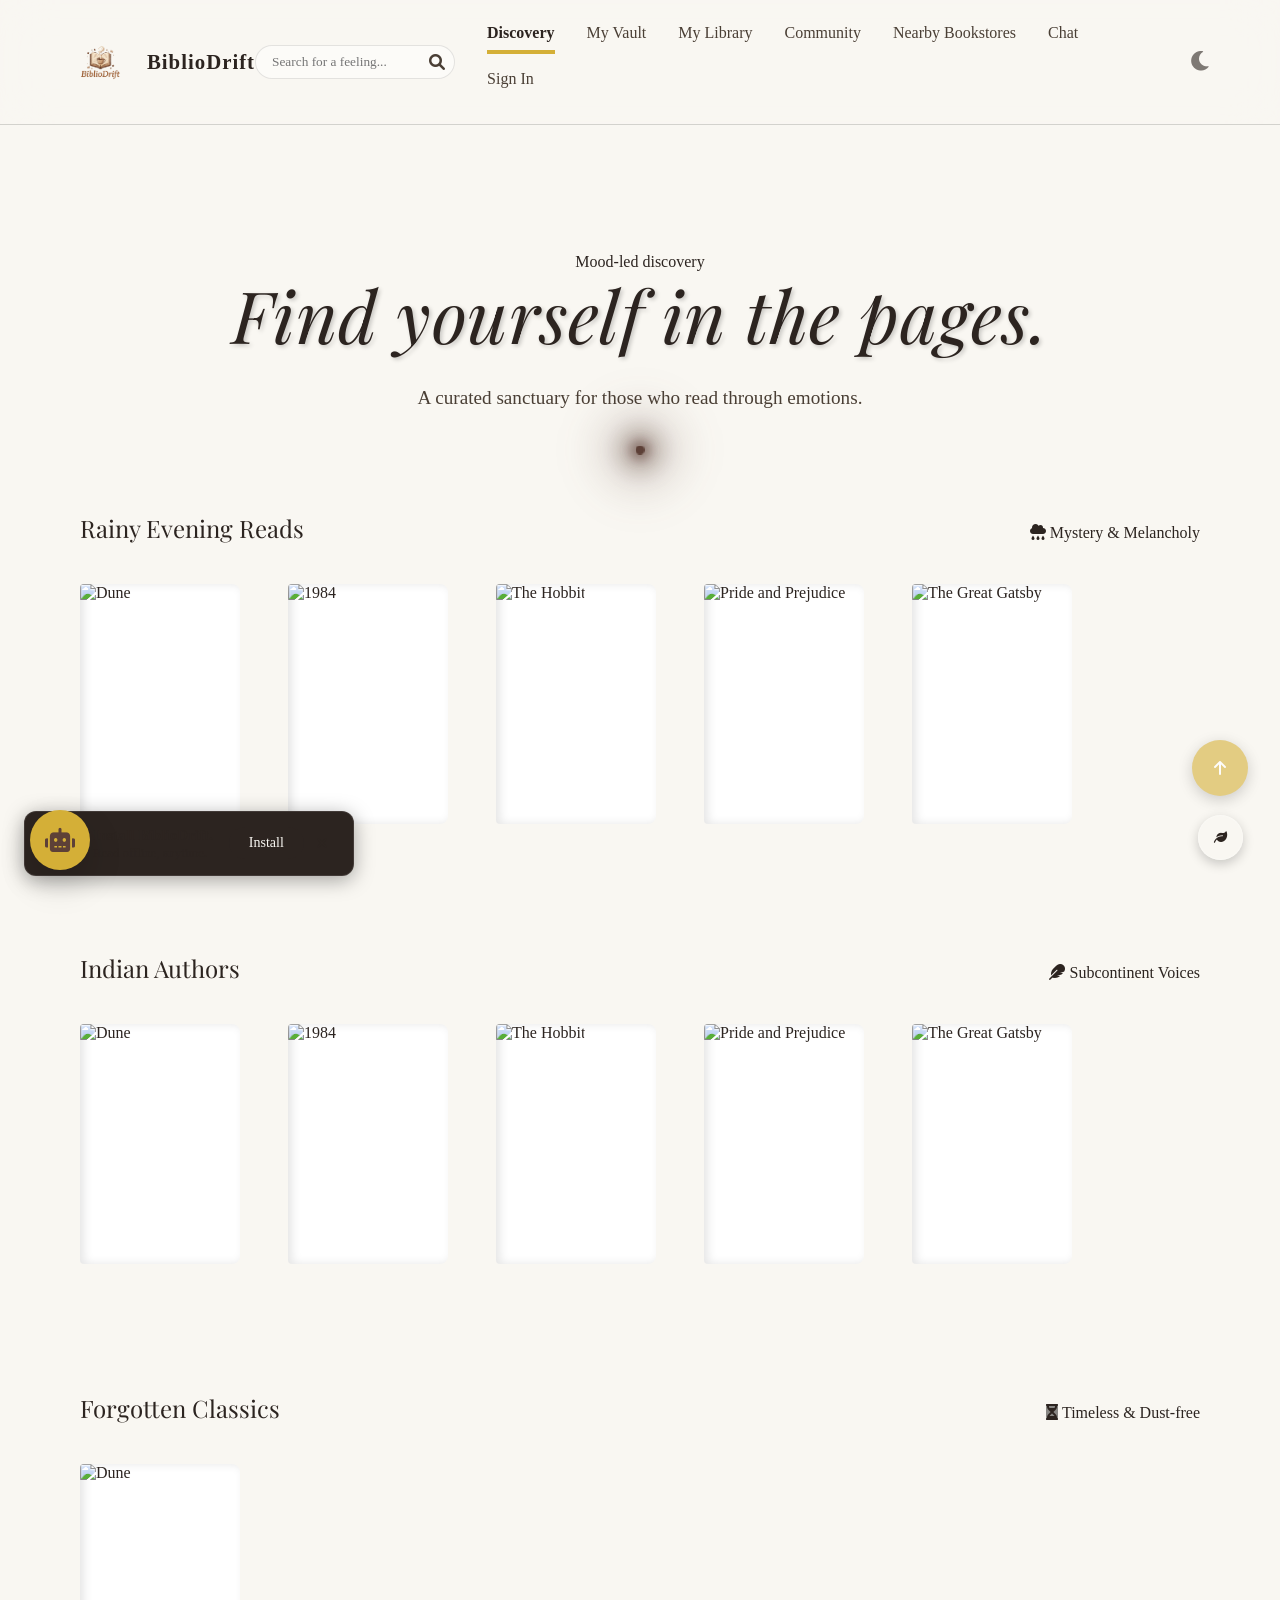
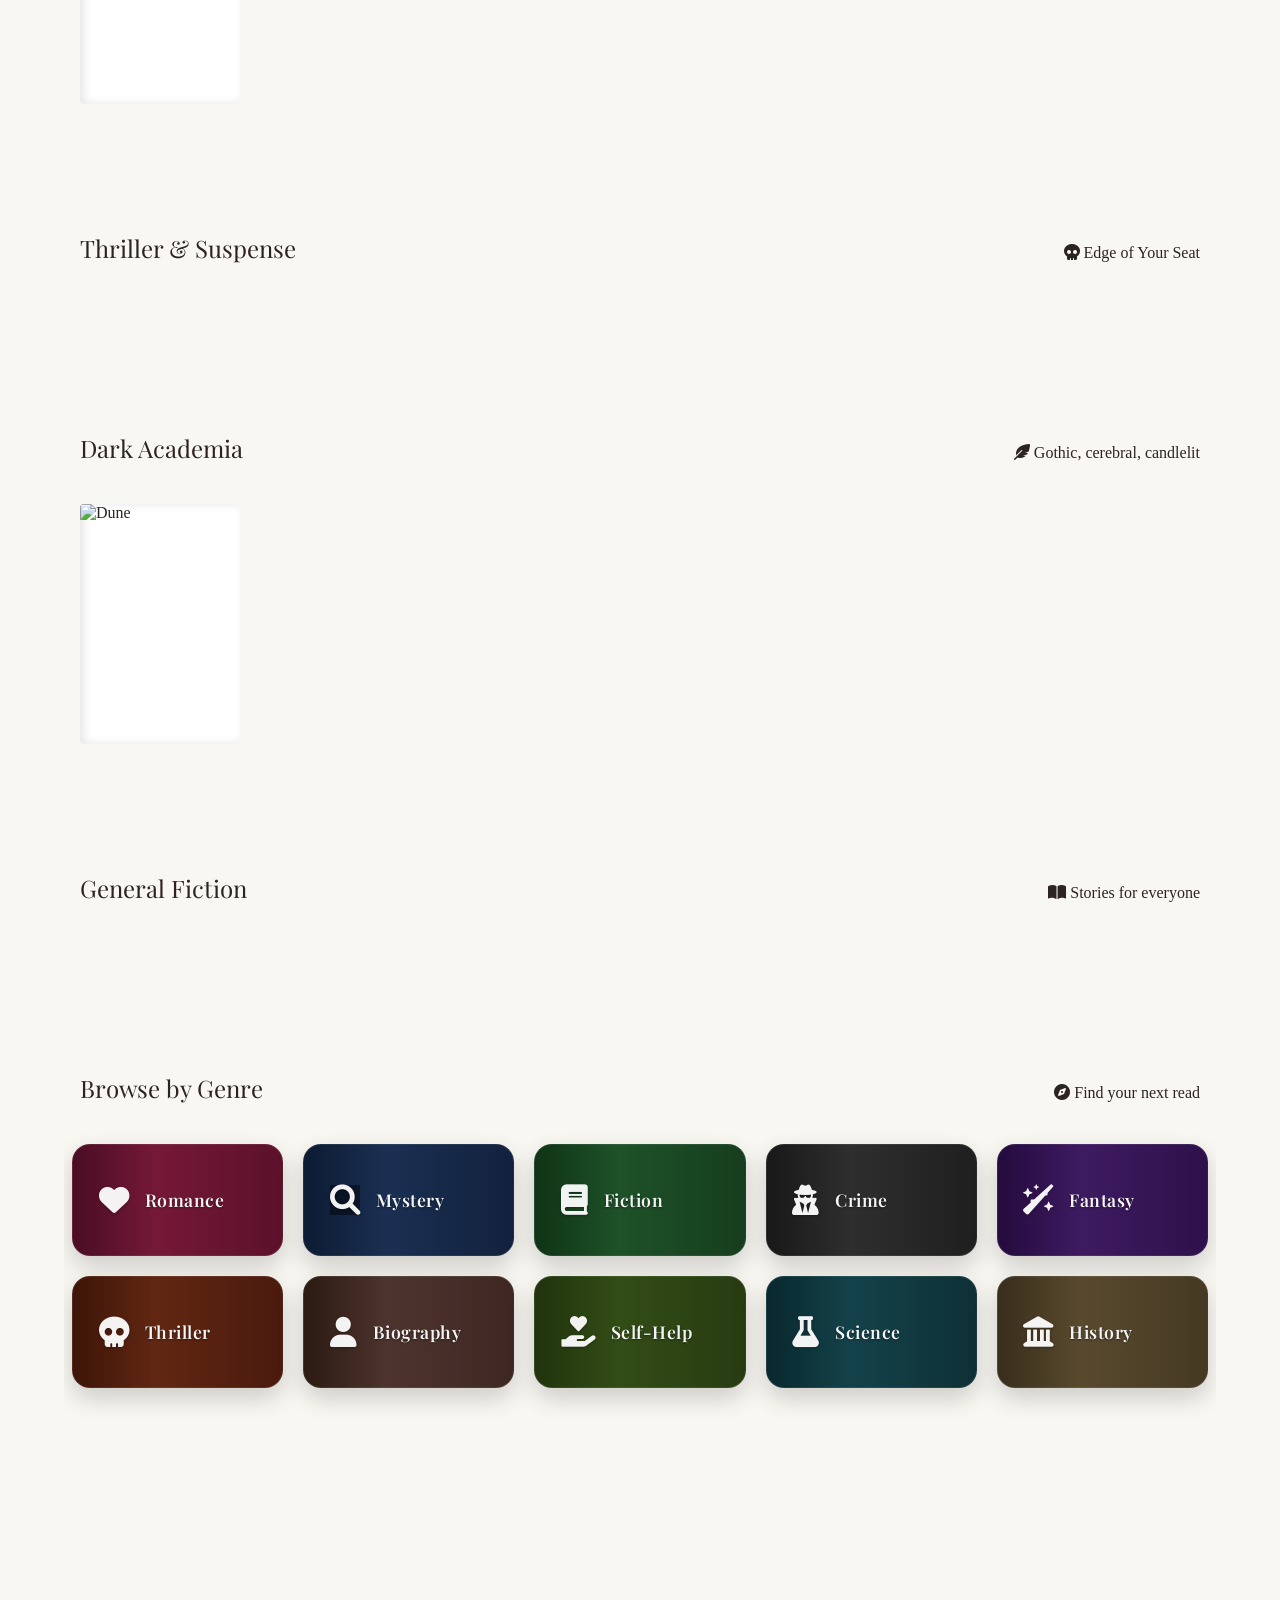
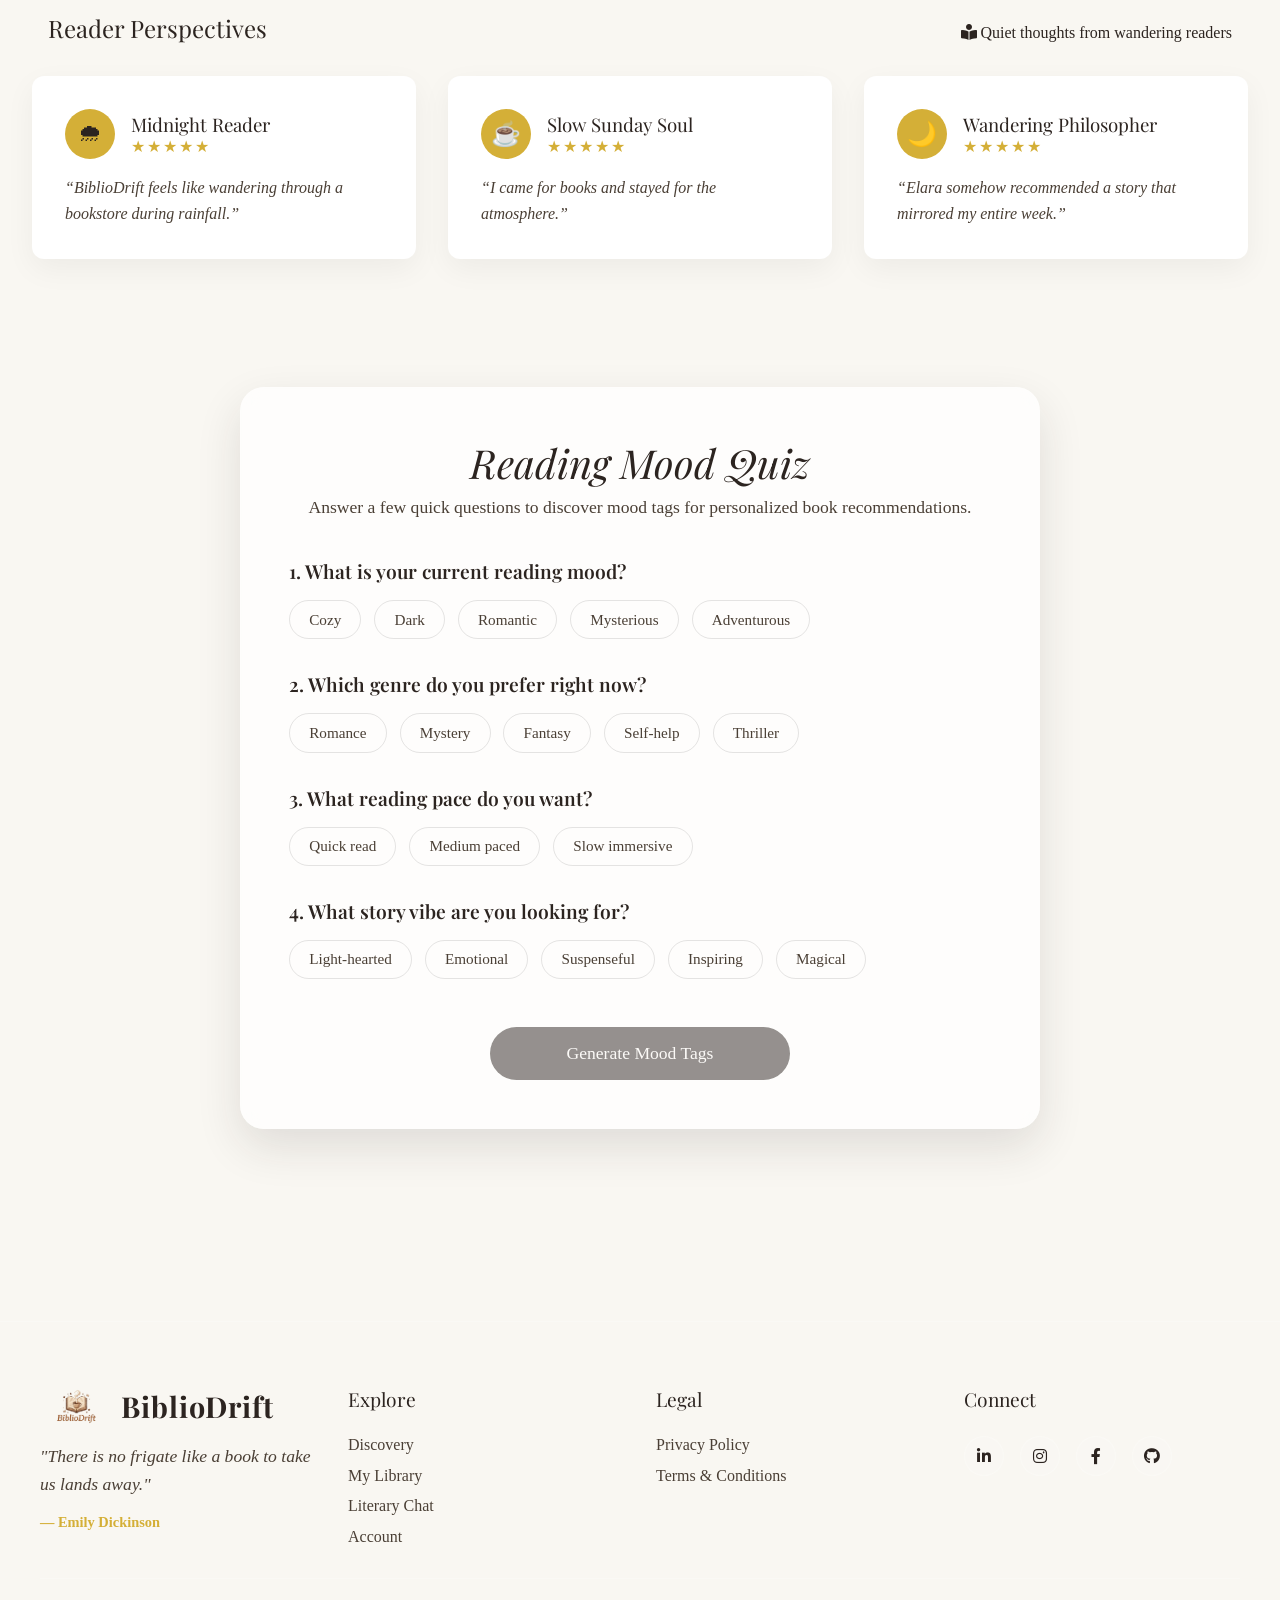
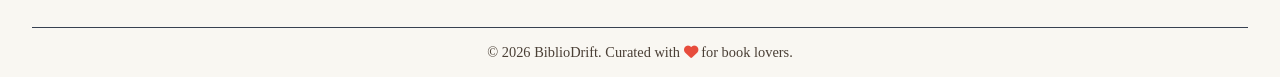
==== frontend/pages/app.html @ 84e99b4c "Merge pull request #967 from contributor (Clean up inline CSS and inject PWA banner explicitly on al" ====
<!doctype html>
<html lang="en">

<head>
  <meta charset="UTF-8" />
  <script>
    (function () {
      const theme = localStorage.getItem('bibliodrift_theme');
      if (theme === 'night') {
        document.documentElement.setAttribute('data-theme', 'night');
      }
    })();
    document.addEventListener('DOMContentLoaded', function () {
      const btn = document.getElementById('themeToggle');
      if (!btn) {
        console.error('themeToggle button not found');
        return;
      }

      const icon = btn.querySelector('i');
      const STORAGE_KEY = 'bibliodrift_theme';

      function applyTheme(theme) {
        if (theme === 'night') {
          document.documentElement.setAttribute('data-theme', 'night');
          if (icon) icon.className = 'fa-solid fa-sun';
        } else {
          document.documentElement.removeAttribute('data-theme');
          if (icon) icon.className = 'fa-solid fa-moon';
        }

        localStorage.setItem(STORAGE_KEY, theme);
        if (typeof restoreTheme === 'function') restoreTheme();
        console.log('Theme applied:', theme);
      }

      // Load saved theme
      const savedTheme = localStorage.getItem(STORAGE_KEY) || 'light';
      applyTheme(savedTheme);

      // Toggle on click
      btn.addEventListener('click', function () {
        const current =
          document.documentElement.getAttribute('data-theme') === 'night'
            ? 'night'
            : 'light';

        const next = current === 'night' ? 'light' : 'night';
        applyTheme(next);
      });
    });
  </script>
  <script src="https://unpkg.com/dexie/dist/dexie.js"></script>
  <script src="../js/db.js"></script>

  <!-- <script src="../js/app.js"></script> -->
  <script src="https://cdnjs.cloudflare.com/ajax/libs/three.js/r128/three.min.js"></script>
  <script src="../js/library-3d.js"></script>
  <meta name="viewport" content="width=device-width, initial-scale=1.0" />
  <!-- SEO & Open Graph meta tags -->
  <meta name="description"
    content="BiblioDrift — Your mood-based book discovery app. Find your next read by how you feel, track your journey, and get AI-powered recommendations." />
  <meta property="og:type" content="website" />
  <meta property="og:url" content="https://bibliodrift-dm.netlify.app/" />
  <meta property="og:title" content="BiblioDrift | Find yourself in the pages" />
  <meta property="og:description"
    content="BiblioDrift — Your mood-based book discovery app. Find your next read by how you feel, track your journey, and get AI-powered recommendations." />
  <meta property="og:image" content="https://bibliodrift-dm.netlify.app/assets/images/og-banner.png" />
  <meta property="og:image:width" content="1200" />
  <meta property="og:image:height" content="630" />
  <title>BiblioDrift | Find yourself in the pages</title>
  <link rel="stylesheet" href="../css/style.css" />
  <link rel="stylesheet" href="../css/keyboard-shortcuts.css" />
  <link rel="stylesheet" href="../css/pwa.css">
  <link rel="stylesheet" href="../css/app-page.css" />
  <link rel="manifest" href="../manifest.json">
  <!-- Fonts -->
  <link rel="preconnect" href="https://fonts.googleapis.com" />
  <link rel="preconnect" href="https://fonts.gstatic.com" crossorigin />
  <link
    href="https://fonts.googleapis.com/css2?family=Playfair+Display:ital,wght@0,400;0,600;1,400&family=Georgia&display=swap"
    rel="stylesheet" />
  <link rel="stylesheet" href="https://cdnjs.cloudflare.com/ajax/libs/font-awesome/6.0.0/css/all.min.css" />

  <!-- Security: DOMPurify for XSS prevention -->
  <script src="https://cdn.jsdelivr.net/npm/dompurify@3.0.6/dist/purify.min.js"></script>
  <link rel="icon" href="../assets/images/biblioDrift_favicon.png" type="image/png">
  <!-- PWA -->
  <meta name="theme-color" content="#2c2420">
  <meta name="apple-mobile-web-app-capable" content="yes">
  <meta name="apple-mobile-web-app-status-bar-style" content="black-translucent">
  <meta name="apple-mobile-web-app-title" content="BiblioDrift">
  <link rel="apple-touch-icon" href="../assets/images/biblioDrift_favicon.png">
</head>

<body>
  <div id="sc-glow-outer"></div>
  <div id="sc-glow-mid"></div>
  <div id="sc-glow-inner"></div>
  <div id="sc-dot"></div>
  <header>
    <a href="app.html" class="logo">
      <img style="height: 40px" src="../assets/images/biblioDrift_favicon.png" alt="BiblioDrift Logo"> BiblioDrift
    </a>
    <div class="header-controls">
      <div class="search-bar">
        <input type="text" id="searchInput" class="search-input" placeholder="Search for a feeling...">
        <i class="fa-solid fa-search search-icon" id="searchIcon"></i>
      </div>
      <nav class="nav-links">
        <div class="tooltip">
          <a href="app.html" class="active">Discovery</a>
          <span class="tooltip-text"><i class="fa-solid fa-wand-magic-sparkles"></i> Explore books</span>
        </div>
        <div class="tooltip">
          <a href="vault.html">My Vault</a>
          <span class="tooltip-text"><i class="fa-solid fa-vault"></i> My Vault</span>
        </div>
        <div class="tooltip">
          <a href="library.html">My Library</a>
          <span class="tooltip-text"><i class="fa-solid fa-book"></i> My Library</span>
        </div>
        <div class="tooltip">
           <a href="community-stories.html">Community</a>
           <span class="tooltip-text"><i class="fa-solid fa-pen-nib"></i> Community Stories</span>
        </div>
        <div class="tooltip">
          <a href="nearby-bookstores.html">Nearby Bookstores</a>
          <span class="tooltip-text"><i class="fa-solid fa-location-dot"></i>Find bookstores near you</span>
        </div>
        <div class="tooltip">
          <a href="chat.html">Chat</a>
          <span class="tooltip-text"><i class="fa-solid fa-comments"></i> Chat</span>
        </div>
        <!-- DYNAMIC AUTH LINK -->
        <div class="tooltip">
          <a href="auth.html" id="navAuthLink">Sign In</a>
          <span class="tooltip-text" id="navAuthTooltip"><i class="fa-solid fa-key"></i> Access account</span>
        </div>
      </nav>
      <!-- Dark Mode Toggle Button -->
      <button id="themeToggle" class="btn-icon" title="Toggle Theme">
        <i class="fa-solid fa-moon"></i>
      </button>
    </div>
  </header>

  <main>
    <section class="hero">
      <div class="hero-glow" aria-hidden="true"></div>
      <div class="hero-copy">
        <span class="hero-kicker">Mood-led discovery</span>
        <h1 class="hero-title">Find yourself in the pages.</h1>
        <p>A curated sanctuary for those who read through emotions.</p>
      </div>
    </section>

    <!-- SEARCH RESULTS SECTION (Initially Hidden) -->
    <section id="search-results-section" class="curated-section" hidden>
      <div class="section-header">
        <h2 id="search-query-display">Search Results</h2>
        <span><i class="fa-solid fa-magnifying-glass"></i> Exploring your query</span>
      </div>
      <!-- Mood-Tag Filter Bar -->
      <div id="mood-filter-bar" class="mood-filter-bar" hidden>
        <div class="filter-label">Filter by mood:</div>
        <div class="filter-chips" id="filter-chips">
          <!-- Dynamically populated chips -->
        </div>
      </div>
      <div class="curated-row" id="search-results-grid">
        <!-- Dynamically Appended Books -->
      </div>
      <!-- NO-RESULTS EMPTY STATE -->
      <div id="no-results-state" role="status" aria-live="polite" style="display:none;">
        <div class="no-results-inner">
          <div class="no-results-icon-wrap">📭</div>
          <h3 class="no-results-title">No books found for this vibe.</h3>
          <p class="no-results-subtitle">The shelves came up empty — try drifting somewhere else.</p>
          <p class="no-results-label">Try one of these vibes</p>
          <div class="no-results-tags">
            <button class="mood-suggestion-tag" data-mood="rainy mystery">🌧️ rainy mystery</button>
            <button class="mood-suggestion-tag" data-mood="cozy fantasy">🍂 cozy fantasy</button>
            <button class="mood-suggestion-tag" data-mood="hopeful adventure">✨ hopeful adventure</button>
            <button class="mood-suggestion-tag" data-mood="quiet heartbreak">🌙 quiet heartbreak</button>
            <button class="mood-suggestion-tag" data-mood="dark academia">🕯️ dark academia</button>
          </div>
        </div>
      </div>
    </section>

    <!-- Curated Sections -->
    <section class="curated-section">
      <div class="section-header">
        <h2>Rainy Evening Reads</h2>
        <span><i class="fa-solid fa-cloud-rain"></i> Mystery & Melancholy</span>
      </div>
      <div class="curated-row" id="row-rainy"></div>
    </section>

    <section class="curated-section">
      <div class="section-header">
        <h2>Indian Authors</h2>
        <span><i class="fa-solid fa-feather"></i> Subcontinent Voices</span>
      </div>
      <div class="curated-row" id="row-indian"></div>
    </section>

    <section class="curated-section">
      <div class="section-header">
        <h2>Forgotten Classics</h2>
        <span><i class="fa-solid fa-hourglass"></i> Timeless & Dust-free</span>
      </div>
      <div class="curated-row" id="row-classics"></div>
    </section>

    <section class="curated-section">
      <div class="section-header">
        <h2>Thriller & Suspense</h2>
        <span><i class="fa-solid fa-skull"></i> Edge of Your Seat</span>
      </div>
    <div class="curated-row" id="row-thriller"></div>
    </section>

      
    
     
      
    

    <section class="curated-section">
      <div class="section-header">
        <h2>Dark Academia</h2>
        <span><i class="fa-solid fa-feather-pointed"></i> Gothic, cerebral, candlelit</span>
      </div>
      <div class="curated-row" id="row-dark-academia"></div>
    </section>

    <section class="curated-section">
      <div class="section-header">
        <h2>General Fiction</h2>
        <span><i class="fa-solid fa-book-open"></i> Stories for everyone</span>
      </div>
      <div class="curated-row" id="row-fiction"></div>
    </section>

    <!-- Genre Grid Section -->
    <section class="curated-section genre-section">
      <div class="section-header">
        <h2>Browse by Genre</h2>
        <span><i class="fa-solid fa-compass"></i> Find your next read</span>
      </div>
      <div class="genre-grid" id="genre-grid">
        <div class="genre-card" data-genre="romance"><i class="fa-solid fa-heart"></i><span>Romance</span></div>
        <div class="genre-card" data-genre="mystery"><i class="fa-solid fa-magnifying-glass"></i><span>Mystery</span>
        </div>
        <div class="genre-card" data-genre="fiction"><i class="fa-solid fa-book"></i><span>Fiction</span></div>
        <div class="genre-card" data-genre="crime"><i class="fa-solid fa-user-secret"></i><span>Crime</span></div>
        <div class="genre-card" data-genre="fantasy"><i class="fa-solid fa-wand-sparkles"></i><span>Fantasy</span></div>
        <div class="genre-card" data-genre="thriller"><i class="fa-solid fa-skull"></i><span>Thriller</span></div>
        <div class="genre-card" data-genre="biography"><i class="fa-solid fa-user"></i><span>Biography</span></div>
        <div class="genre-card" data-genre="self-help"><i
            class="fa-solid fa-hand-holding-heart"></i><span>Self-Help</span></div>
        <div class="genre-card" data-genre="science"><i class="fa-solid fa-flask"></i><span>Science</span></div>
        <div class="genre-card" data-genre="history"><i class="fa-solid fa-landmark"></i><span>History</span></div>
      </div>
    </section>

    <!-- Genre Modal -->
    <dialog id="genre-modal" class="genre-modal">
      <div class="genre-modal-content">
        <div class="genre-modal-header">
          <h2 id="genre-modal-title">Genre Books</h2>
          <button class="close-genre-modal" id="close-genre-modal"><i class="fa-solid fa-xmark"></i></button>
        </div>
        <div class="genre-modal-body">
          <div class="genre-books-grid" id="genre-books-grid"></div>
        </div>
      </div>
    </dialog>

    <!-- Book Details Modal -->
    <dialog id="book-details-modal" class="glass-modal">
      <div class="modal-content">
        <button class="close-modal-btn" id="closeModalBtn"><i class="fa-solid fa-xmark"></i></button>
        <div class="modal-body">
          <div class="modal-media"><img id="modal-img" src="" alt="Book Cover" /></div>
          <div class="modal-info">
            <h2 id="modal-title">Book Title</h2>
            <p id="modal-author" class="modal-subtitle">Author Name</p>
            <div class="ai-insight-box">
              <div class="ai-header"><i class="fa-solid fa-wand-magic-sparkles"></i><span>AI Insight</span></div>
              <div id="modal-summary">
                <div class="text-skeleton skeleton"></div>
                <div class="text-skeleton skeleton" style="width: 90%"></div>
                <div class="text-skeleton skeleton" style="width: 70%"></div>
              </div>
            </div>
            <!-- Added "Where to Buy" section -->
            <div class="purchase-links-box" style="margin-top: 15px;">
              <div class="purchase-header"><i class="fa-solid fa-cart-shopping"></i><span> Where to Buy</span></div>
              <div id="modal-purchase-links" class="purchase-links-container">
                <div class="text-skeleton skeleton"></div>
              </div>
            </div>
            <div class="modal-actions">
              <button id="modal-add-btn" class="btn-primary"><i class="fa-regular fa-heart"></i> Add to Library</button>
              <button id="modal-preview-btn" class="btn-secondary modal-preview-btn"><i class="fa-solid fa-book-open"></i> Preview</button>
              <button id="modal-share-btn" class="btn-secondary modal-share-btn"><i class="fa-solid fa-share-nodes"></i>
                Share</button>
              <button id="modal-mood-btn" class="btn-secondary"><i class="fa-solid fa-wand-magic-sparkles"></i> Explore
                Mood</button>
            </div>
          </div>
        </div>
      </div>
    </dialog>
  </main>
<section class="reader-perspectives">


  <div class="section-header">
    <h2>Reader Perspectives</h2>
    <span>
      <i class="fa-solid fa-book-open-reader"></i>
      Quiet thoughts from wandering readers
    </span>
  </div>

  <div class="perspective-grid">

    <div class="perspective-card">
      <div class="perspective-user">
        <div class="avatar-circle">🌧</div>

        <div>
          <h3>Midnight Reader</h3>
          <p class="stars">★★★★★</p>
        </div>
      </div>

      <p class="perspective-text">
        “BiblioDrift feels like wandering through a bookstore during rainfall.”
      </p>
    </div>

    <div class="perspective-card">
      <div class="perspective-user">
        <div class="avatar-circle">☕</div>

        <div>
          <h3>Slow Sunday Soul</h3>
          <p class="stars">★★★★★</p>
        </div>
      </div>

      <p class="perspective-text">
        “I came for books and stayed for the atmosphere.”
      </p>
    </div>

    <div class="perspective-card">
      <div class="perspective-user">
        <div class="avatar-circle">🌙</div>

        <div>
          <h3>Wandering Philosopher</h3>
          <p class="stars">★★★★★</p>
        </div>
      </div>

      <p class="perspective-text">
        “Elara somehow recommended a story that mirrored my entire week.”
      </p>
    </div>

  </div>

</section>

    <!-- Reading mood quiz section -->
    <section class="reading-mood-quiz" id="readingMoodQuiz">
      <div class="quiz-container">
        <h2>Reading Mood Quiz</h2>
        <p>
          Answer a few quick questions to discover mood tags for personalized book
          recommendations.
        </p>

        <div class="quiz-question">
          <h3>1. What is your current reading mood?</h3>
          <div class="quiz-options" data-question="mood">
            <button type="button" data-value="cozy">Cozy</button>
            <button type="button" data-value="dark">Dark</button>
            <button type="button" data-value="romantic">Romantic</button>
            <button type="button" data-value="mysterious">Mysterious</button>
            <button type="button" data-value="adventurous">Adventurous</button>
          </div>
        </div>

        <div class="quiz-question">
          <h3>2. Which genre do you prefer right now?</h3>
          <div class="quiz-options" data-question="genre">
            <button type="button" data-value="romance">Romance</button>
            <button type="button" data-value="mystery">Mystery</button>
            <button type="button" data-value="fantasy">Fantasy</button>
            <button type="button" data-value="self-help">Self-help</button>
            <button type="button" data-value="thriller">Thriller</button>
          </div>
        </div>

        <div class="quiz-question">
          <h3>3. What reading pace do you want?</h3>
          <div class="quiz-options" data-question="pace">
            <button type="button" data-value="quick-read">Quick read</button>
            <button type="button" data-value="medium-paced">Medium paced</button>
            <button type="button" data-value="slow-immersive">Slow immersive</button>
          </div>
        </div>

        <div class="quiz-question">
          <h3>4. What story vibe are you looking for?</h3>
          <div class="quiz-options" data-question="vibe">
            <button type="button" data-value="light-hearted">Light-hearted</button>
            <button type="button" data-value="emotional">Emotional</button>
            <button type="button" data-value="suspenseful">Suspenseful</button>
            <button type="button" data-value="inspiring">Inspiring</button>
            <button type="button" data-value="magical">Magical</button>
          </div>
        </div>

        <button type="button" id="generateMoodTags" class="generate-tags-btn" disabled>
          Generate Mood Tags
        </button>

        <div class="quiz-results" id="quizResults" hidden>
          <h3>Your Reading Mood Tags</h3>
          <div class="mood-tags" id="moodTags"></div>
          <button type="button" id="retakeQuiz" class="retake-quiz-btn">
            Retake Quiz
          </button>
        </div>
      </div>
    </section>


  <!--The footer is being called usingt footer.js.-->
    <div id="pwa-install-banner" role="banner" aria-label="Install BiblioDrift app" class="pwa-banner-visible">
      <div class="pwa-banner-content">
          <img src="../assets/images/biblioDrift_favicon.png" alt="BiblioDrift icon" class="pwa-banner-icon">
          <div class="pwa-banner-text">
              <strong>Install BiblioDrift.</strong>
              <span>Read offline, anytime.</span>
          </div>
      </div>
      <div class="pwa-banner-actions">
          <button class="pwa-install-btn" id="pwa-install-btn" aria-label="Install BiblioDrift as an app">Install</button>
          <button class="pwa-dismiss-btn" id="pwa-dismiss-btn" aria-label="Dismiss install prompt"><i class="fa-solid fa-xmark"></i></button>
      </div>
  </div>
  <script src="../js/config.js"></script>
  <script src="../js/security.js"></script>
  <script src="../js/app.js"></script>
  <script src="https://cdnjs.cloudflare.com/ajax/libs/html2canvas/1.4.1/html2canvas.min.js"></script>
  <script src="../js/book-preview.js"></script>
  <script src="../js/pwa.js"></script>
  <script src="../js/footer.js"></script>
  <script src="../script/header-scroll.js"></script>
  <script src="../js/theme-manager.js"></script>
  <script src="../js/ambient.js"></script>

  <!-- Back to Top Button -->
  <button id="backToTop" class="btn-icon back-to-top" title="Back to Top"
    onclick="window.scrollTo({top: 0, behavior: 'smooth'});">
    <i class="fa-solid fa-arrow-up"></i>
  </button>

  <!-- Ambient Sanctuary UI -->
  <div class="ambient-sanctuary">
    <button id="ambientToggle" title="Ambient Sanctuary" aria-expanded="false" aria-controls="ambientPanel">
      <i class="fa-solid fa-leaf"></i>
    </button>
    
    <div id="ambientPanel" class="ambient-panel">
      <h3 style="color: var(--text-main) !important;">Ambient Sanctuary</h3>
      
      <div class="ambient-option">
        <span style="color: var(--text-main) !important;"><i class="fa-solid fa-cloud-rain"></i> Rainy Evening</span>
        <label class="switch">
          <input type="checkbox" id="rainToggle">
          <span class="slider"></span>
        </label>
      </div>
      
      <div class="ambient-option">
        <span style="color: var(--text-main) !important;"><i class="fa-solid fa-fire"></i> Cozy Fireplace</span>
        <label class="switch">
          <input type="checkbox" id="fireToggle">
          <span class="slider"></span>
        </label>
      </div>

      <div class="ambient-option">
        <span style="color: var(--text-main) !important;"><i class="fa-solid fa-rocket"></i> Space Drift</span>
        <label class="switch">
          <input type="checkbox" id="spaceToggle">
          <span class="slider"></span>
        </label>
      </div>

      <div class="ambient-option">
        <span style="color: var(--text-main) !important;"><i class="fa-solid fa-train"></i> Night Train</span>
        <label class="switch">
          <input type="checkbox" id="trainToggle">
          <span class="slider"></span>
        </label>
      </div>

      <div class="ambient-option">
        <span style="color: var(--text-main) !important;"><i class="fa-solid fa-tree"></i> Forest Cabin</span>
        <label class="switch">
          <input type="checkbox" id="forestToggle">
          <span class="slider"></span>
        </label>
      </div>

      <div class="ambient-option">
        <span style="color: var(--text-main) !important;"><i class="fa-solid fa-wand-sparkles"></i> Magic Realm</span>
        <label class="switch">
          <input type="checkbox" id="magicToggle">
          <span class="slider"></span>
        </label>
      </div>

      <div class="ambient-option">
        <span style="color: var(--text-main) !important;"><i class="fa-solid fa-torii-gate"></i> Wisteria Night</span>
        <label class="switch">
          <input type="checkbox" id="animeToggle">
          <span class="slider"></span>
        </label>
      </div>

      <div class="ambient-option">
        <span style="color: var(--text-main) !important;"><i class="fa-solid fa-water"></i> Calm Ocean Waves</span>
        <label class="switch">
          <input type="checkbox" id="oceanToggle">
          <span class="slider"></span>
        </label>
      </div>
      <div class="ambient-option">
        <span style="color: var(--text-main) !important;"><i class="fa-solid fa-bolt"></i> Stormy Rain</span>
        <label class="switch">
          <input type="checkbox" id="stormToggle">
          <span class="slider"></span>
        </label>
      </div>
      <div class="volume-control">
        <label for="ambientVolume" style="color: var(--text-main) !important;"><i class="fa-solid fa-volume-high"></i>
          Volume</label>
        <div class="range-wrap">
          <div class="range-track" aria-hidden="true"></div>
          <div class="range-fill" aria-hidden="true"></div>
          <input type="range" id="ambientVolume" min="0" max="1" step="0.1" value="0.5" style="width: 100%;">
        </div>
      </div>
    </div>
  </div>

  <script src="../js/ambient.js"></script>
  <script src="../js/security.js"></script>
  <script src="../js/pwa.js"></script>
  <!-- AI Chatbot Widget -->
  <div id="ai-chatbot-widget" class="chatbot-widget">
    <button id="chatbot-toggle-btn" class="chatbot-toggle-btn" title="Chat with Elara">
      <i class="fa-solid fa-robot"></i>
    </button>
    <div id="chatbot-window" class="chatbot-window hidden">
      <div class="chatbot-header">
        <div class="chatbot-bot-info">
          <div class="chatbot-avatar"><i class="fa-solid fa-wand-magic-sparkles"></i></div>
          <div class="chatbot-name-status">
            <h4>Elara</h4>
            <span class="chatbot-status">The Bookseller</span>
          </div>
        </div>
        <button id="chatbot-close-btn" class="chatbot-close-btn"><i class="fa-solid fa-times"></i></button>
      </div>
      <div id="chatbot-messages" class="chatbot-messages">
        <div class="chat-message bot-message">
          <p>Hello, wanderer. What kind of story are you looking for today?</p>
        </div>
      </div>
      <div class="chatbot-input-area">
        <input type="text" id="chatbot-input" placeholder="Describe a mood, setting, or feeling...">
        <button id="chatbot-send-btn" class="chatbot-send-btn"><i class="fa-solid fa-paper-plane"></i></button>
      </div>
    </div>
  </div>
  <script src="../js/chatbot.js"></script>

</body>

</html>
---- frontend/css/style.css ----
:root {
    /* Day Theme (Default) */
    --bg-color: #f9f7f2;
    --header-bg: rgba(249, 247, 242, 0.8);
    --text-main: #2c2420;
    --text-muted: #4a3f35;
    /* Darker for better contrast */
    --accent-gold: #d4af37;
    --wood-dark: #5d4037;
    --wood-light: #8d6e63;
    --glass-bg: rgba(255, 255, 255, 0.1);
    --glass-border: rgba(255, 255, 255, 0.2);
    --shadow-soft: 0 10px 30px rgba(0, 0, 0, 0.05);
    --shadow-panel: 0 18px 45px rgba(44, 36, 32, 0.12);
    --input-bg: rgba(255, 255, 255, 0.5);
    --input-border: rgba(0, 0, 0, 0.1);
    --book-bg: #fff;
    --paper-color: #fffdf9;
    --nav-active-color: #3a241c;
    --nav-active-ring: rgba(58, 36, 28, 0.18);
    --surface-panel: rgba(255, 255, 255, 0.72);
    --surface-elevated: rgba(255, 255, 255, 0.92);
    --surface-soft: rgba(255, 255, 255, 0.58);
    --control-border: rgba(93, 64, 55, 0.14);
    --control-focus-ring: rgba(212, 175, 55, 0.24);
    --control-hover: rgba(255, 255, 255, 0.96);
    --radius-panel: 24px;
    --radius-control: 18px;

    /* Vibe Colors */
    --vibe-mystery: #78909c;
    --vibe-romance: #ef9a9a;
    --vibe-classic: #a1887f;

    /* Dimensions */
    --book-width: 160px;
    --book-height: 240px;

    --book-thick: 40px;

    --constellation-book: #facc15;
    --constellation-mood: #8b5cf6;
    --constellation-genre: #10b981;
    --constellation-author: #3b82f6;
    --constellation-shelf: #f97316;

    /* New Brand/UI Variables */
    --border-radius-soft: 12px;
    --shadow-hover: 0 15px 35px rgba(0, 0, 0, 0.15);
}

/* Fix: WCAG AA Contrast Floor - Issue #534 */
.glass-panel,
.book-tooltip,
.book-detail-modal,
[class*="glass"] {
    background: rgba(0, 0, 0, 0.45) !important;
    backdrop-filter: blur(12px);
    -webkit-backdrop-filter: blur(12px);
}

[data-theme="night"] {
    /* Night Theme (Dark Wood) */
    --bg-color: #1e1a18;
    --header-bg: rgba(30, 26, 24, 0.85);
    --text-main: #e0d5cb;
    --text-muted: #d5c7bc;
    /* Lighter for better contrast on dark */
    --accent-gold: #fccb4e;
    --wood-dark: #3e2723;
    --wood-light: #5d4037;
    --glass-bg: rgba(0, 0, 0, 0.3);
    --glass-border: rgba(255, 255, 255, 0.05);
    --shadow-soft: 0 10px 40px rgba(0, 0, 0, 0.4);
    --shadow-panel: 0 18px 45px rgba(0, 0, 0, 0.45);
    --input-bg: rgba(0, 0, 0, 0.2);
    --input-border: rgba(255, 255, 255, 0.1);
    --book-bg: #2c2420;
    --paper-color: #e0d5cb;
    /* Overrides */
    --shadow-hover: 0 15px 45px rgba(0, 0, 0, 0.5);
    --nav-active-color: #fff2df;
    --nav-active-ring: rgba(255, 242, 223, 0.22);
    --surface-panel: rgba(19, 16, 14, 0.74);
    --surface-elevated: rgba(34, 28, 25, 0.92);
    --surface-soft: rgba(255, 255, 255, 0.06);
    --control-border: rgba(255, 255, 255, 0.1);
    --control-focus-ring: rgba(252, 203, 78, 0.24);
    --control-hover: rgba(255, 255, 255, 0.1);
}

* {
    box-sizing: border-box;
    margin: 0;
    padding: 0;
}

/* Smooth core animation and hover transitions for interactive elements */
button,
input,
select,
textarea,
.search-input,
.action-btn,
.suggestion-btn,
.send-btn,
.btn-primary,
.close-modal-btn,
.close-genre-modal,
.genre-card,
.book-rec-item {
    transition:
        background-color 0.25s ease,
        color 0.25s ease,
        border-color 0.25s ease,
        box-shadow 0.25s ease,
        transform 0.25s ease,
        opacity 0.2s ease;
}

html {
    scroll-behavior: smooth;
    transition: background-color 0.4s ease, color 0.4s ease;
}

body {
    background-color: var(--bg-color);
    color: var(--text-main);
    font-family: "Georgia", serif;
    /* Classic serif for books */
    overflow-x: hidden;
    min-height: 100vh;
    display: flex;
    flex-direction: column;
    transition: background-color 0.4s ease, color 0.4s ease, border-color 0.4s ease, box-shadow 0.4s ease;
}

main {
    flex: 1;
}

/* Explicit night-mode overrides — bulletproof fallback */
[data-theme="night"] body,
html[data-theme="night"],
html[data-theme="night"] body {
    background-color: #1e1a18 !important;
    color: #fff5f5 !important;
}

[data-theme="night"] header {
    background: rgba(30, 26, 24, 0.85) !important;
    backdrop-filter: blur(25px);
    border-bottom: 1px solid rgba(255, 255, 255, 0.15);
}

[data-theme="night"] .search-input,
[data-theme="night"] input {
    background: rgba(0, 0, 0, 0.2) !important;
    color: #e0d5cb !important;
    border-color: rgba(255, 255, 255, 0.1) !important;
}


/* Global Wooden Scrollbar Styling */
::-webkit-scrollbar {
    width: 12px;
}

::-webkit-scrollbar-track {
    background: var(--bg-color);
}

::-webkit-scrollbar-thumb {
    background: linear-gradient(180deg, var(--wood-dark), var(--wood-light));
    border-radius: 6px;
    border: 2px solid var(--bg-color);
}

::-webkit-scrollbar-thumb:hover {
    background: linear-gradient(180deg, var(--wood-light), var(--wood-dark));
    box-shadow: inset 0 0 6px rgba(0, 0, 0, 0.3);
}

h1,
h2,
h3 {
    font-weight: normal;
    font-family: "Playfair Display", serif;
    /* Elegant headings */
}

/* --- Layout --- */
header {
    padding: 1.5rem 4rem;
    display: flex;
    justify-content: space-between;
    align-items: center;
    position: sticky;
    top: 0;
    z-index: 100;
    background: var(--header-bg);
    backdrop-filter: blur(25px);
    -webkit-backdrop-filter: blur(25px);
    border-bottom: 1px solid rgba(0, 0, 0, 0.15);
    /* Subtly deeper bottom border */
    transition: background-color 0.4s ease, color 0.4s ease, backdrop-filter 0.4s ease, border-color 0.4s ease;
}

.header-controls {
    display: flex;
    align-items: center;
    gap: 2rem;
}

.search-bar {
    position: relative;
    display: flex;
    align-items: center;
}

.search-input {
    background: var(--input-bg);
    border: 1px solid var(--input-border);
    padding: 0.5rem 1rem;
    border-radius: 20px;
    font-family: "Georgia", serif;
    width: 200px;
    transition: all 0.4s ease;
    outline: none;
    color: var(--text-main);
}

.search-input:hover,
.search-input:focus {
    background: var(--book-bg);
    border-color: rgba(212, 175, 55, 0.35);
}

.search-input:focus {
    width: 300px;
    box-shadow: 0 0 0 4px rgba(212, 175, 55, 0.14);
}

.search-icon {
    position: absolute;
    right: 10px;
    color: var(--text-muted);
    cursor: pointer;
    transition: color 0.3s ease;
}

.search-icon:hover {
    color: var(--text-main);
}

.logo {
    font-size: 1.5rem;
    letter-spacing: 1px;
    color: var(--text-main);
    text-decoration: none;
    display: flex;
    align-items: center;
    gap: 0.5rem;
}

.nav-links {
    display: flex;
    flex-wrap: wrap;
    gap: 1rem 2rem;
    align-items: center;
}

.nav-links a {
    text-decoration: none;
    color: var(--text-muted);
    transition: color 0.3s ease, border-color 0.3s ease, font-weight 0.3s ease;
    display: inline-block;
    border-bottom: 4px solid transparent;
    padding-bottom: 8px;
}

.nav-links a:hover,
.nav-links a.active {
    color: var(--text-main);
    font-weight: 800;
    border-bottom-color: var(--accent-gold);
}

/* Hide active underline if another link is hovered */
.nav-links:hover a.active:not(:hover) {
    border-bottom-color: transparent;
    color: var(--text-muted);
    font-weight: normal;
}

/* === ANIMATED HOVER TOOLTIPS FOR NAVIGATION (NEW) === */
.tooltip {
    position: relative;
    display: inline-block;
}

.tooltip-text {
    display: none;
}

.tooltip-text::after {
    display: none;
}

.tooltip:hover .tooltip-text {
    display: none;
}

/* Prevent tooltip from going off right edge for the last element */
.nav-links .tooltip:last-child .tooltip-text {
    left: auto;
    right: 0;
    transform: translateX(0%) scale(0.95) translateY(6px);
}

.nav-links .tooltip:last-child:hover .tooltip-text {
    transform: translateX(0%) scale(1) translateY(0);
}

.nav-links .tooltip:last-child .tooltip-text::after {
    left: auto;
    right: 15px;
    transform: rotate(45deg);
}

.tooltip-text i {
    display: none;
}

main {
    padding: 2rem 4rem;
    max-width: 1400px;
    margin: 0 auto;
    width: 100%;
    overflow-x: hidden;
}

/* Strong accessible focus states for keyboard navigation */
button:focus-visible,
.search-input:focus-visible,
input:focus-visible,
textarea:focus-visible,
select:focus-visible,
.action-btn:focus-visible,
.suggestion-btn:focus-visible,
.send-btn:focus-visible,
.btn-primary:focus-visible,
.close-modal-btn:focus-visible,
.close-genre-modal:focus-visible,
.genre-card:focus-visible,
.book-rec-item:focus-visible {
    outline: 3px solid rgba(212, 175, 55, 0.35);
    outline-offset: 2px;
}

select,
.dropdown {
    transition: background-color 0.28s ease, border-color 0.28s ease, box-shadow 0.28s ease, color 0.28s ease;
}

select:focus,
.dropdown:focus,
input:focus,
textarea:focus {
    box-shadow: 0 0 0 4px rgba(212, 175, 55, 0.12);
    border-color: rgba(212, 175, 55, 0.35);
}

/* --- Hero --- */
.hero {
    text-align: center;
    padding: 6rem 1rem;
    animation: heroFade 1s ease-out;
}

@keyframes heroFade {
    from {
        opacity: 0;
        transform: translateY(15px);
    }

    to {
        opacity: 1;
        transform: translateY(0);
    }
}


.hero h1 {
    font-size: clamp(2.5rem, 8vw, 4.5rem);
    margin-bottom: 1.5rem;
    font-style: italic;
    line-height: 1.2;
    letter-spacing: 0.5px;
    text-shadow: 2px 2px 4px rgba(0, 0, 0, 0.2);
}

.hero p {
    color: var(--text-muted);
    font-size: 1.2rem;
    line-height: 1.8;
    max-width: 55ch;
    margin: 0 auto;
}

/* --- Curated Tables (Horizontal Scroll) --- */
.curated-section {
    margin-bottom: 6rem;
    width: 100%;
    overflow-x: hidden;
}

.section-header {
    margin: 0 1rem 0.5rem 1rem;
    display: flex;
    justify-content: space-between;
    align-items: baseline;
    flex-wrap: wrap;
    gap: 1rem;
}

.curated-row {
    display: flex;
    gap: 3rem;
    padding: 2rem 1rem;
    overflow-x: auto;
    overflow-y: hidden;
    /* Allow horizontal scrolling on mobile */
    perspective: 1000px;
    -webkit-overflow-scrolling: touch;
    scroll-behavior: smooth;
    flex-wrap: nowrap;
}

/* --- 3D Book Component --- */
.book-scene {
    width: var(--book-width);
    height: var(--book-height);
    perspective: 1000px;
    cursor: pointer;
    flex-shrink: 0;
    min-width: var(--book-width);
}

.book {
    width: 100%;
    height: 100%;
    position: relative;
    transform-style: preserve-3d;
    /* Bouncy cozy feel */
    transform-origin: center center -20px;
    /* Pivot inside the book */
    animation: floatIn 0.8s ease-out backwards;
}

@keyframes floatIn {
    from {
        opacity: 0;
        transform: translateY(50px) scale(0.9);
    }

    to {
        opacity: 1;
        transform: translateY(0) scale(1);
    }
}

.book.flipped {
    transform: rotateY(180deg) scale(1.2) translateZ(50px);
    /* Expand and bring closer */
    z-index: 100;
}

/* Book Faces */
.book__face {
    position: absolute;
    width: 100%;
    height: 100%;
    backface-visibility: hidden;
    /* Hide back when front is clear */
    border-radius: var(--border-radius-soft);
    box-shadow: var(--shadow-soft);
    transition: box-shadow 0.3s ease, transform 0.3s ease;
}

.book__face--front {
    background: var(--book-bg);
    transform: rotateY(0deg);
    z-index: 2;
}

.book__face--front img {
    width: 100%;
    height: 100%;
    object-fit: cover;
    border-radius: 4px 8px 8px 4px;
}

.book__face--back {
    transform: rotateY(180deg);
    background: var(--paper-color);
    /* Paper color */
    padding: 1.5rem;
    display: flex;
    flex-direction: column;
    justify-content: space-between;
    border: 1px solid var(--glass-border);
    z-index: 1;
    color: #2c2420;
    /* Keep text dark for paper feel even in night mode */
}

/* The Spine */
.book__face--spine {
    position: absolute;
    width: var(--book-thick);
    height: 100%;
    left: 0;
    top: 0;
    transform: rotateY(-90deg) translateZ(calc(var(--book-thick) / 2));
}

/* Improved 3D Box Model */
/* Re-defining .book for proper thickness volume */
.book {
    transform-origin: center center -20px;
    /* Pivot inside the book */
}

.book__face--front {
    transform: translateZ(20px);
}

.book__face--back {
    transform: rotateY(180deg) translateZ(20px);
}

.book__face--spine {
    width: 40px;
    height: 100%;
    background: #333;
    /* Default spine color */
    transform: rotateY(-90deg) translateZ(20px);
    /* Adjust positioning to be flush left of front face */
    left: -20px;
    /* Half thickness */
}

.book__face--right {
    /* Pages */
    width: 40px;
    height: 100%;
    background: linear-gradient(to right, #fff, #f0f0f0 20%, #fff 40%);
    transform: rotateY(90deg) translateZ(140px);
    /* Width - half thickness */
    left: auto;
    right: -20px;
}

/* Hover Effect: Pull out */
.book-scene:hover .book:not(.flipped) {
    transform: translateZ(30px) translateY(-10px) rotateY(-10deg);
    filter: drop-shadow(var(--shadow-hover));
}

.book-scene:hover .book__face {
    box-shadow: var(--shadow-hover);
}

/* Glassmorphism Overlay (Quick view) */
.glass-overlay {
    position: absolute;
    bottom: 10px;
    left: 10px;
    right: 10px;
    background: rgba(255, 255, 255, 0.7);
    backdrop-filter: blur(8px);
    padding: 0.5rem;
    border-radius: 6px;
    opacity: 0;
    transform: translateY(10px);
    transition: all 0.3s ease;
    pointer-events: none;
    /* Let clicks pass to book */
}

.book-scene:hover .glass-overlay {
    opacity: 1;
    transform: translateY(0);
}

/* Back of book content */
.handwritten-note {
    font-family: "Courier New", Courier, monospace;
    /* Placeholder for handwriting font */
    color: var(--text-muted);
    font-size: 0.9rem;
    line-height: 1.4;
    background: #fffdc2;
    padding: 10px;
    transform: rotate(-2deg);
    box-shadow: 2px 2px 5px rgba(0, 0, 0, 0.1);
    margin-bottom: 1rem;
}

/* Read details Button */
.read-details-btn {
    background-color: #3e2723;
    color: #fffdf9;
    border: 1px solid var(--accent-gold);
    padding: 6px 16px;
    border-radius: 6px;
    font-family: 'Playfair Display', 'Georgia', serif;
    font-size: 0.82rem;
    cursor: pointer;
    display: flex;
    align-items: center;
    justify-content: center;
    gap: 6px;
    margin: 8px auto 14px auto;
    width: 96%;
    box-shadow: 0 3px 6px rgba(0, 0, 0, 0.15);
    transition: background-color 0.2s ease-in-out;
    white-space: nowrap;
}

.read-details-btn:hover {
    background-color: #5d4037;
}

.book__face--back .book-actions {
    justify-content: space-around;
    padding: 0 10px;
    width: 100%;
    margin-bottom: -6px;
}

.book-actions {
    display: flex;
    gap: 0.35rem;
    justify-content: center;
    align-items: center;
    width: 100%;
}

.btn-icon {
    border: none;
    background: none;
    cursor: pointer;
    font-size: 1rem;
    padding: 0.15rem 0.25rem;
    opacity: 0.6;
    transition: opacity 0.2s, transform 0.12s;
}

.btn-icon:hover {
    opacity: 1;
    transform: scale(1.08);
}

/* --- Virtual Shelves --- */
.shelves-container {
    width: 100%;
    overflow-x: hidden;
    display: flex;
    flex-direction: column;
    gap: 4rem;
    padding: 2rem 0;
}

.shelf-row {
    position: relative;
    padding: 0 2rem 1.5rem 2rem;
    /* Realistic Wood Texture Gradient */
    background:
        repeating-linear-gradient(90deg,
            transparent 0,
            transparent 4px,
            rgba(0, 0, 0, 0.02) 5px,
            transparent 10px),
        linear-gradient(to bottom, #5d4037 0%, #3e2723 100%);
    border-bottom: 25px solid #281a15;
    /* Thicker front lip */
    border-radius: 4px;
    box-shadow:
        0 20px 20px -10px rgba(0, 0, 0, 0.3),
        inset 0 2px 20px rgba(0, 0, 0, 0.2);
    display: flex;
    align-items: flex-end;
    gap: 1.5rem;
    /* More spacing for expanded books */
    min-height: 280px;
    flex-wrap: nowrap;
    overflow-x: auto;
    -webkit-overflow-scrolling: touch;
}

.shelf-row::after {
    /* Depth shadow on wall behind books */
    content: "";
    position: absolute;
    bottom: 25px;
    /* Above bottom lip */
    left: 0;
    right: 0;
    height: 100%;
    z-index: -1;
    background: linear-gradient(to bottom,
            rgba(0, 0, 0, 0.1),
            rgba(0, 0, 0, 0.4));
    pointer-events: none;
}

.shelf-label {
    position: absolute;
    top: -20px;
    left: 0;
    font-size: 1.2rem;
    color: var(--wood-light);
    font-style: italic;
}

/* --- Mood Analysis Styles --- */

/* Mood Tags on Book Covers */
.mood-tags {
    position: absolute;
    top: 5px;
    left: 5px;
    display: flex;
    flex-direction: column;
    gap: 2px;
}

.mood-tag {
    background: rgba(0, 0, 0, 0.7);
    color: white;
    padding: 2px 6px;
    border-radius: 10px;
    font-size: 0.7rem;
    font-weight: bold;
    text-transform: capitalize;
}

/* Mood-specific colors */
.mood-cozy {
    background: #8d6e63 !important;
}

.mood-dark {
    background: #424242 !important;
}

.mood-mysterious {
    background: #5e35b1 !important;
}

.mood-romantic {
    background: #e91e63 !important;
}

.mood-adventurous {
    background: #ff5722 !important;
}

.mood-melancholy {
    background: #607d8b !important;
}

.mood-uplifting {
    background: #4caf50 !important;
}

.mood-intense {
    background: #f44336 !important;
}

.mood-whimsical {
    background: #9c27b0 !important;
}

.mood-thought-provoking {
    background: #795548 !important;
}

/* Glass overlay mood tags */
.glass-mood-tags {
    margin-top: 0.5rem;
    display: flex;
    gap: 0.25rem;
    flex-wrap: wrap;
}

.glass-mood-tag {
    background: rgba(255, 255, 255, 0.3);
    padding: 1px 4px;
    border-radius: 8px;
    font-size: 0.6rem;
    text-transform: capitalize;
}

/* Back of book mood analysis */
.mood-analysis {
    margin-top: 1rem;
    padding-top: 0.5rem;
    border-top: 1px solid rgba(0, 0, 0, 0.1);
}

.mood-tags-back {
    display: flex;
    gap: 0.25rem;
    flex-wrap: wrap;
    margin-top: 0.25rem;
}

.mood-tag-small {
    background: var(--accent-gold);
    color: white;
    padding: 1px 4px;
    border-radius: 6px;
    font-size: 0.6rem;
    text-transform: capitalize;
}

/* Mood Analysis Modal */
.mood-modal {
    position: fixed;
    top: 0;
    left: 0;
    width: 100%;
    height: 100%;
    background: rgba(0, 0, 0, 0.7);
    display: flex;
    justify-content: center;
    align-items: center;
    z-index: 1000;
    backdrop-filter: blur(5px);
}

.mood-modal-content {
    background: var(--book-bg);
    border-radius: 12px;
    max-width: 500px;
    width: 90%;
    max-height: 80vh;
    overflow-y: auto;
    box-shadow: var(--shadow-soft);
    border: 1px solid var(--glass-border);
    display: flex;
    flex-direction: column;
}

.mood-modal-header {
    padding: 1.5rem;
    border-bottom: 1px solid var(--glass-border);
    display: flex;
    justify-content: space-between;
    align-items: center;
}

.mood-modal-header h3 {
    margin: 0;
    color: var(--text-main);
}

.close-modal {
    background: none;
    border: none;
    font-size: 1.5rem;
    cursor: pointer;
    color: var(--text-muted);
    padding: 0;
    width: 30px;
    height: 30px;
    display: flex;
    align-items: center;
    justify-content: center;
}

.close-modal:hover {
    color: var(--text-main);
}

.mood-modal-body {
    padding: 1.5rem;
}

.mood-section {
    margin-bottom: 1.5rem;
}

.mood-section h4 {
    margin: 0 0 0.5rem 0;
    color: var(--text-main);
    font-size: 1rem;
}

/* Sentiment Bar */
.sentiment-bar {
    width: 100%;
    height: 8px;
    background: #e0e0e0;
    border-radius: 4px;
    overflow: hidden;
    margin: 0.5rem 0;
}

.sentiment-fill {
    height: 100%;
    background: linear-gradient(to right, #f44336, #ff9800, #4caf50);
    transition: width 0.3s ease;
}

/* Large mood tags in modal */
.mood-tags-large {
    display: flex;
    gap: 0.5rem;
    flex-wrap: wrap;
}

.mood-tag-large {
    padding: 0.5rem 1rem;
    border-radius: 20px;
    font-size: 0.9rem;
    font-weight: bold;
    color: white;
    text-transform: capitalize;
}

/* Vibe quote styling */
.vibe-quote {
    background: var(--paper-color);
    padding: 1rem;
    border-radius: 8px;
    font-style: italic;
    color: #2c2420;
    border-left: 4px solid var(--accent-gold);
    margin: 0.5rem 0;
}

/* Mood button in book actions */
.mood-btn {
    color: var(--accent-gold) !important;
}

.mood-btn:hover {
    color: var(--wood-dark) !important;
    transform: scale(1.1);
}

/* Responsive mood modal */
@media (max-width: 768px) {
    .mood-modal-content {
        width: 95%;
        margin: 1rem;
    }

    .mood-tags-large {
        flex-direction: column;
    }

    .mood-tag-large {
        text-align: center;
    }
}

/* Utilities */
.hidden {
    display: none !important;
}

/* --- Constellation View --- */
.constellation-container {
    width: 100%;
    height: 800px; /* Fixed height for stability */
    min-height: 600px;
    margin-top: 2rem;
    position: relative;
    border-radius: 24px;
    overflow: hidden;
    background: 
        radial-gradient(circle at 50% 0%, rgba(30, 41, 59, 0.7), transparent),
        linear-gradient(to bottom, #020617, #0f172a);
    border: 1px solid rgba(255, 255, 255, 0.1);
    box-shadow: 0 25px 50px -12px rgba(0, 0, 0, 0.5);
    transition: opacity 0.4s ease, transform 0.4s ease;
    display: flex;
    flex-direction: column;
}

.constellation-container.hidden {
    display: none !important;
}

#constellation-svg {
    flex: 1;
    width: 100%;
    height: 100%;
    display: block;
    cursor: grab;
    will-change: transform;
    background: transparent;
}

.constellation-container:fullscreen {
    width: 100vw;
    height: 100vh;
    border-radius: 0;
    margin: 0;
}

.constellation-container:fullscreen #constellation-svg {
    height: 100vh;
    width: 100vw;
}

/* Node Styling */
.constellation-node {
    outline: none;
    transition: transform 0.3s cubic-bezier(0.34, 1.56, 0.64, 1);
}

.node-core {
    stroke: rgba(255, 255, 255, 0.8);
    stroke-width: 2;
    transition: all 0.3s ease;
}

.constellation-node:hover .node-core {
    stroke-width: 4;
    filter: brightness(1.3) drop-shadow(0 0 12px currentColor);
}

/* Related Books in Modal */
.related-books-box {
    background: rgba(255, 255, 255, 0.03);
    border: 1px solid rgba(255, 255, 255, 0.08);
    border-radius: 16px;
    padding: 1.2rem;
    margin-bottom: 1.5rem;
    transition: all 0.3s ease;
}

.related-header {
    display: flex;
    align-items: center;
    gap: 8px;
    margin-bottom: 1rem;
    color: var(--accent-gold);
    font-size: 0.95rem;
    font-weight: 600;
}

.related-books-container {
    display: flex;
    gap: 12px;
    overflow-x: auto;
    padding-bottom: 12px;
    scrollbar-width: thin;
    scrollbar-color: rgba(255, 255, 255, 0.1) transparent;
}

.related-books-container::-webkit-scrollbar {
    height: 4px;
}

.related-books-container::-webkit-scrollbar-thumb {
    background: rgba(255, 255, 255, 0.1);
    border-radius: 4px;
}

.related-book-item {
    flex: 0 0 90px;
    cursor: pointer;
    transition: all 0.3s cubic-bezier(0.4, 0, 0.2, 1);
    text-decoration: none;
}

.related-book-item:hover {
    transform: translateY(-4px) scale(1.05);
}

.related-book-item img {
    width: 100%;
    aspect-ratio: 2/3;
    object-fit: cover;
    border-radius: 6px;
    box-shadow: 0 4px 12px rgba(0, 0, 0, 0.3);
    border: 1px solid rgba(255, 255, 255, 0.1);
}

.related-book-title {
    font-size: 0.7rem;
    color: #e2e8f0;
    margin-top: 6px;
    display: -webkit-box;
    -webkit-line-clamp: 2;
    -webkit-box-orient: vertical;
    overflow: hidden;
    line-height: 1.2;
    font-weight: 500;
}

.constellation-node.active .node-core {
    stroke: #fff;
    stroke-width: 5;
    filter: brightness(1.5) drop-shadow(0 0 20px currentColor);
}

.constellation-node.dimmed {
    opacity: 0.2;
    filter: grayscale(0.8);
}

.constellation-node text {
    font-family: 'Inter', 'Segoe UI', sans-serif;
    letter-spacing: 0.5px;
    pointer-events: none;
    user-select: none;
    transition: all 0.3s ease;
    opacity: 0.9;
}

.constellation-node.dimmed text {
    opacity: 0;
}

/* Link Styling */
.constellation-link {
    stroke-opacity: 0.15;
    stroke-linecap: round;
    transition: all 0.3s ease;
}

.constellation-link.highlighted {
    stroke-opacity: 0.8;
    stroke-width: 3px !important;
}

.constellation-link.dimmed {
    stroke-opacity: 0.03;
}

/* Toolbar & Legend Overlay */
.constellation-toolbar {
    position: absolute;
    top: 24px;
    right: 24px;
    display: flex;
    gap: 12px;
    z-index: 100;
}

.constellation-toolbar button {
    background: rgba(15, 23, 42, 0.8);
    border: 1px solid rgba(255, 255, 255, 0.1);
    color: #e2e8f0;
    padding: 10px 16px;
    border-radius: 14px;
    backdrop-filter: blur(12px);
    cursor: pointer;
    font-size: 14px;
    font-weight: 500;
    display: flex;
    align-items: center;
    gap: 8px;
    transition: all 0.3s cubic-bezier(0.4, 0, 0.2, 1);
}

.constellation-toolbar button:hover {
    background: rgba(30, 41, 59, 0.9);
    border-color: var(--accent-gold);
    color: #fff;
    transform: translateY(-2px);
    box-shadow: 0 10px 15px -3px rgba(0, 0, 0, 0.3);
}

.constellation-legend {
    position: absolute;
    left: 24px;
    bottom: 24px;
    padding: 20px;
    background: rgba(15, 23, 42, 0.8);
    border: 1px solid rgba(255, 255, 255, 0.1);
    border-radius: 20px;
    backdrop-filter: blur(12px);
    z-index: 100;
    color: #f1f5f9;
}

.legend-item {
    display: flex;
    align-items: center;
    gap: 12px;
    margin-bottom: 8px;
    font-size: 13px;
    font-weight: 500;
}

.legend-item:last-child {
    margin-bottom: 0;
}

.legend-dot {
    width: 12px;
    height: 12px;
    border-radius: 50%;
    box-shadow: 0 0 10px currentColor;
    border: 2px solid rgba(255, 255, 255, 0.4);
}

.book-node { color: #facc15; }
.mood-node { color: #8b5cf6; }
.genre-node { color: #10b981; }
.author-node { color: #3b82f6; }
.shelf-node { color: #f97316; }

/* Empty State */
#constellation-empty-state {
    position: absolute;
    inset: 0;
    display: flex;
    flex-direction: column;
    align-items: center;
    justify-content: center;
    background: rgba(2, 6, 23, 0.8);
    backdrop-filter: blur(8px);
    z-index: 150;
    color: #94a3b8;
    text-align: center;
    padding: 40px;
}

#constellation-empty-state i {
    font-size: 48px;
    color: var(--accent-gold);
    margin-bottom: 20px;
    opacity: 0.8;
}

#constellation-empty-state h2 {
    color: #f1f5f9;
    font-size: 24px;
    margin-bottom: 12px;
}

@media (max-width: 768px) {
    .constellation-container {
        min-height: 600px;
    }
    .constellation-toolbar {
        top: 16px;
        right: 16px;
        gap: 8px;
    }
    .constellation-toolbar button {
        padding: 8px 12px;
        font-size: 12px;
    }
    .constellation-legend {
        left: 16px;
        bottom: 16px;
        padding: 12px;
    }
}


.constellation-container:fullscreen {
    width: 100vw;
    height: 100vh;
    border-radius: 0;
}

.constellation-container:fullscreen #constellation-svg {
    height: 100vh;
}

.view-toggles button {
    cursor: pointer;
    transition: all 0.3s ease;
}

.view-toggles .active-view {
    box-shadow: 0 4px 15px rgba(0, 0, 0, 0.2);
    transform: scale(1.05);
}

.fade-in {
    animation: fadeIn 1s ease;
}

@keyframes fadeIn {
    from {
        opacity: 0;
        transform: translateY(10px);
    }

    to {
        opacity: 1;
        transform: translateY(0);
    }
}

/* Theme Toggle Button Enhancement */
#themeToggle {
    font-size: 1.4rem;
    color: var(--text-main);
    cursor: pointer;
    transition:
        transform 0.3s ease,
        color 0.3s ease;
}

#themeToggle:hover {
    transform: rotate(15deg) scale(1.1);
    color: var(--accent-gold);
}


.footer {
    min-height: 120px;
    width: 100%;
    background-color: #222;
    display: flex;
    flex-direction: column;
    justify-content: center;
    align-items: center;
    gap: 1.2rem;
    padding: 2rem 0;
    margin-top: 4rem;
}

.social_icons {
    display: flex;
    gap: 2rem;
    z-index: 999;
}

.social_icons a {
    color: var(--accent-gold);
    font-size: 2rem;
    transition:
        transform 0.3s ease,
        color 0.3s ease;
    text-decoration: none;
}

.social_icons a:hover {
    color: white;
    transform: translateY(-5px);
}

.reading-progress {
    margin-top: 0.75rem;
    opacity: 0.85;
}

.progress-slider {
    width: 100%;
    accent-color: var(--accent-gold);
}

.reading-progress small {
    font-size: 0.7rem;
    opacity: 0.7;
}

/* --- Glass Modal --- */
.glass-modal {
    margin: auto;
    width: 90%;
    max-width: 900px;
    background: transparent;
    border: none;
    padding: 0;
    overflow: visible;
    max-height: 95vh;
}

.glass-modal::backdrop {
    background: rgba(0, 0, 0, 0.4);
    backdrop-filter: blur(5px);
}

.modal-content {
    background: rgba(255, 255, 255, 0.65);
    backdrop-filter: blur(20px);
    -webkit-backdrop-filter: blur(20px);
    border: 1px solid var(--glass-border);
    border-radius: 20px;
    box-shadow: 0 25px 50px -12px rgba(0, 0, 0, 0.25);
    padding: 2.5rem;
    position: relative;
    overflow: hidden;
    overflow-y: auto;
    animation: modalIn 0.4s cubic-bezier(0.175, 0.885, 0.32, 1.275);
    max-height: 90vh;
    color: var(--text-main);
}

[data-theme="night"] .modal-content {
    background: rgba(30, 26, 24, 0.8);
    border: 1px solid rgba(255, 255, 255, 0.1);
}

@keyframes modalIn {
    from {
        opacity: 0;
        transform: scale(0.9) translateY(20px);
    }

    to {
        opacity: 1;
        transform: scale(1) translateY(0);
    }
}

.close-modal-btn {
    position: absolute;
    top: 1.5rem;
    right: 1.5rem;
    background: var(--glass-bg);
    border: none;
    width: 2.5rem;
    height: 2.5rem;
    border-radius: 50%;
    cursor: pointer;
    font-size: 1.2rem;
    color: var(--text-muted);
    transition: all 0.2s;
    display: flex;
    justify-content: center;
    align-items: center;
    z-index: 10;
}

.close-modal-btn:hover {
    background: var(--accent-gold);
    color: #fff;
    transform: rotate(90deg);
}

.modal-body {
    display: grid;
    grid-template-columns: 300px 1fr;
    gap: 3rem;
}

.modal-media {
    display: flex;
    justify-content: center;
    align-items: center;
}

.modal-media img {
    width: 100%;
    height: auto;
    border-radius: 12px;
    box-shadow: 10px 10px 30px rgba(0, 0, 0, 0.2);
    transform: rotate(-3deg);
    transition: transform 0.3s;
}

.modal-media img:hover {
    transform: rotate(0) scale(1.02);
}

.modal-info {
    display: flex;
    flex-direction: column;
    gap: 1.5rem;
}

.modal-info h2 {
    font-size: 2.5rem;
    line-height: 1.2;
    margin-bottom: 0;
}

.modal-subtitle {
    font-size: 1.2rem;
    color: var(--text-muted);
    font-style: italic;
    margin-top: -1rem;
}

/* AI Insight Box */
.ai-insight-box {
    background: #fdfaf5;
    border: 1px solid rgba(212, 175, 55, 0.2);
    border-left: 4px solid var(--accent-gold);
    padding: 1.2rem 1.5rem;
    border-radius: 12px;
    margin-top: 1.5rem;
    box-shadow: 0 2px 8px rgba(0, 0, 0, 0.03);
}

#modal-ai-note {
    font-family: "Georgia", serif;
    font-style: italic;
    color: var(--text-main) !important;
    line-height: 1.6;
    font-size: 1.05rem;
    display: block;
}

[data-theme="night"] .ai-insight-box {
    background: linear-gradient(135deg,
            rgba(255, 255, 255, 0.05),
            rgba(0, 0, 0, 0.2));
}

.ai-insight-box::before {
    content: "";
    position: absolute;
    top: 0;
    left: 0;
    right: 0;
    height: 2px;
    background: linear-gradient(90deg,
            transparent,
            var(--accent-gold),
            transparent);
    opacity: 0.5;
}

.ai-header {
    display: flex;
    align-items: center;
    gap: 0.8rem;
    font-family: "Courier New", monospace;
    /* Tech feel */
    font-weight: bold;
    color: var(--accent-gold);
    margin-bottom: 1rem;
    text-transform: uppercase;
    letter-spacing: 1px;
    font-size: 0.9rem;
}

#modal-summary {
    line-height: 1.6;
    color: var(--text-main);
}

/* Theme-safe modal sub-elements */
.modal-section-title,
.purchase-header,
.purchase-links-box,
.emotion-tagging-section {
    color: var(--text-main);
}

.emotion-tag {
    display: inline-flex;
    align-items: center;
    gap: 5px;
    padding: 5px 12px;
    border-radius: 20px;
    font-size: 0.82rem;
    cursor: pointer;
    border: 1px solid var(--control-border);
    background: var(--surface-soft);
    color: var(--text-main);
    transition: all 0.2s ease;
    margin: 3px 2px;
}

.emotion-tag:hover,
.emotion-tag.active {
    background: var(--accent-gold);
    color: #2c2420;
    border-color: var(--accent-gold);
}

.modal-actions {
    margin-top: auto;
    display: flex;
    gap: 0.75rem;
    align-items: center;
    justify-content: flex-end;
    flex-wrap: wrap;
}

.btn-primary {
    background: var(--text-main);
    color: var(--bg-color);
    border: none;
    padding: 0.8rem 1.25rem;
    min-height: 44px;
    min-width: 140px;
    border-radius: 12px;
    font-family: "Georgia", serif;
    font-size: 1.05rem;
    cursor: pointer;
    transition: all 0.18s ease;
    display: flex;
    align-items: center;
    gap: 0.6rem;
}

.btn-primary:hover {
    background: var(--accent-gold);
    color: #fff;
    transform: translateY(-2px);
    box-shadow: 0 6px 20px rgba(0, 0, 0, 0.12);
}

/* Preview & Secondary buttons aligned with primary style */
.btn-preview,
.btn-secondary {
    min-height: 44px;
    min-width: 120px;
    padding: 0.7rem 1rem;
    border-radius: 12px;
    display: inline-flex;
    align-items: center;
    gap: 0.6rem;
    font-family: inherit;
    font-size: 0.98rem;
}

.btn-preview {
    background: transparent;
    color: var(--text-main);
    border: 2px solid var(--glass-border);
}

.btn-preview:hover {
    background: rgba(212,175,55,0.08);
    border-color: var(--accent-gold);
}

.btn-secondary {
    background: transparent;
    border: 1px solid var(--glass-border);
    color: var(--text-main);
}

.btn-secondary:hover {
    background: rgba(0,0,0,0.04);
    transform: translateY(-1px);
}

/* Accessible focus outlines */
.btn-primary:focus-visible,
.btn-preview:focus-visible,
.btn-secondary:focus-visible {
    outline: 3px solid rgba(212,175,55,0.18);
    outline-offset: 3px;
}

/* Make Add to Library button visually match the Preview button */
#modal-add-btn {
    min-height: 44px;
    min-width: 140px;
    padding: 0.8rem 1.25rem;
    border-radius: 12px;
    display: inline-flex;
    align-items: center;
    gap: 0.6rem;
    background: transparent;
    border: 2px solid var(--glass-border);
    color: var(--text-main);
    font-family: inherit;
    font-size: 1rem;
    cursor: pointer;
    transition: all 0.18s ease;
}

#modal-add-btn:hover {
    background: rgba(212,175,55,0.06);
    border-color: var(--accent-gold);
    transform: translateY(-1px);
}

/* When the book is already in the library show a filled accent state */
#modal-add-btn.library-remove-btn {
    background: linear-gradient(135deg, var(--accent-gold), #e6c44a);
    color: var(--wood-dark);
    border-color: var(--accent-gold);
    box-shadow: 0 8px 28px rgba(212,175,55,0.18);
}

#modal-add-btn.library-remove-btn:hover {
    transform: translateY(-2px);
}

#modal-add-btn:focus-visible {
    outline: 3px solid rgba(212,175,55,0.18);
    outline-offset: 3px;
}

/* Responsive Modal */
@media (max-width: 768px) {
    .modal-body {
        grid-template-columns: 1fr;
    }

    .modal-media img {
        max-width: 200px;
        transform: rotate(0);
    }

    .modal-content {
        padding: 1.5rem;
    }

    .modal-info h2 {
        font-size: 1.8rem;
    }

    .ai-insight-box {
        padding: 1rem 1.2rem;
    }

    #modal-ai-note {
        font-size: 0.95rem;
    }

    .modal-actions {
        flex-direction: column;
        width: 100%;
    }

    .btn-primary,
    .btn-secondary,
    .btn-preview {
        width: 100%;
    }
}

/* ===== CHAT INTERFACE STYLES ===== */

.chat-container {
    max-width: 900px;
    margin: 0 auto;
    height: calc(100vh - 80px);
    display: flex;
    flex-direction: column;
    background: var(--glass-bg);
    backdrop-filter: blur(20px);
    border: 1px solid var(--glass-border);
    border-radius: 20px;
    overflow: hidden;
    box-shadow: var(--shadow-soft);
}

.chat-header {
    padding: 20px 25px;
    background: var(--glass-bg);
    border-bottom: 1px solid var(--glass-border);
    display: flex;
    justify-content: space-between;
    align-items: center;
}

.bookseller-info {
    display: flex;
    align-items: center;
    gap: 15px;
}

.bookseller-avatar {
    width: 50px;
    height: 50px;
    background: var(--accent-gold);
    border-radius: 50%;
    display: flex;
    align-items: center;
    justify-content: center;
    color: var(--wood-dark);
    font-size: 20px;
    box-shadow: 0 4px 15px rgba(212, 175, 55, 0.3);
}

.bookseller-details h2 {
    font-family: 'Playfair Display', serif;
    color: var(--text-main);
    font-size: 1.4rem;
    margin-bottom: 4px;
}

.status {
    display: flex;
    align-items: center;
    gap: 8px;
    color: var(--text-muted);
    font-size: 0.9rem;
}

.status-dot {
    width: 8px;
    height: 8px;
    background: #4caf50;
    border-radius: 50%;
    animation: pulse 2s infinite;
}

@keyframes pulse {

    0%,
    100% {
        opacity: 1;
    }

    50% {
        opacity: 0.5;
    }
}

.chat-actions {
    display: flex;
    gap: 10px;
}

.action-btn {
    width: 40px;
    height: 40px;
    background: var(--glass-bg);
    border: 1px solid var(--glass-border);
    border-radius: 10px;
    color: var(--text-muted);
    cursor: pointer;
    transition: all 0.3s ease;
    display: flex;
    align-items: center;
    justify-content: center;
}

.action-btn:hover {
    background: var(--accent-gold);
    color: var(--wood-dark);
    transform: translateY(-2px);
}

.chat-messages {
    flex: 1;
    overflow-y: auto;
    padding: 20px 25px;
    display: flex;
    flex-direction: column;
    gap: 20px;
}

.message {
    display: flex;
    gap: 12px;
    max-width: 80%;
}

.message.user-message {
    align-self: flex-end;
    flex-direction: row-reverse;
}

.message-avatar {
    width: 35px;
    height: 35px;
    border-radius: 50%;
    display: flex;
    align-items: center;
    justify-content: center;
    font-size: 14px;
    flex-shrink: 0;
}

.bookseller-message .message-avatar {
    background: var(--accent-gold);
    color: var(--wood-dark);
}

.user-message .message-avatar {
    background: var(--wood-light);
    color: var(--paper-color);
}

.message-content {
    flex: 1;
}

.message-bubble {
    background: var(--glass-bg);
    border: 1px solid var(--glass-border);
    border-radius: 18px;
    padding: 15px 18px;
    backdrop-filter: blur(10px);
    box-shadow: 0 4px 15px rgba(0, 0, 0, 0.1);
}

.user-message .message-bubble {
    background: var(--accent-gold);
    color: var(--wood-dark);
    border-color: var(--accent-gold);
}

.message-bubble p {
    margin-bottom: 8px;
    line-height: 1.5;
    color: var(--text-main);
}

.user-message .message-bubble p {
    color: var(--wood-dark);
}

.message-bubble p:last-child {
    margin-bottom: 0;
}

.message-time {
    font-size: 0.75rem;
    color: var(--text-muted);
    margin-top: 5px;
    text-align: left;
}

.user-message .message-time {
    text-align: right;
}

.quick-suggestions {
    padding: 15px 25px;
    border-top: 1px solid var(--glass-border);
    background: var(--glass-bg);
}

.suggestions-header {
    font-size: 0.9rem;
    color: var(--text-muted);
    margin-bottom: 12px;
}

.suggestions-list {
    display: flex;
    gap: 10px;
    flex-wrap: wrap;
}

.suggestion-btn {
    background: var(--glass-bg);
    border: 1px solid var(--glass-border);
    border-radius: 20px;
    padding: 8px 15px;
    color: var(--text-main);
    cursor: pointer;
    transition: all 0.3s ease;
    font-size: 0.85rem;
    display: flex;
    align-items: center;
    gap: 6px;
    backdrop-filter: blur(10px);
}

.suggestion-btn:hover {
    background: var(--accent-gold);
    color: var(--wood-dark);
    transform: translateY(-2px);
    box-shadow: 0 4px 15px rgba(212, 175, 55, 0.3);
}

.chat-input-container {
    padding: 20px 25px;
    border-top: 1px solid var(--glass-border);
    background: var(--glass-bg);
}

.chat-input-wrapper {
    display: flex;
    gap: 12px;
    align-items: flex-end;
    background: var(--input-bg);
    border: 1px solid var(--input-border);
    border-radius: 20px;
    padding: 12px 15px;
    backdrop-filter: blur(10px);
}

#chatInput {
    flex: 1;
    background: transparent;
    border: none;
    outline: none;
    color: var(--text-main);
    font-size: 1rem;
    line-height: 1.4;
    resize: none;
    min-height: 24px;
    max-height: 120px;
    font-family: inherit;
}

#chatInput::placeholder {
    color: var(--text-muted);
}

.send-btn {
    width: 40px;
    height: 40px;
    background: var(--accent-gold);
    border: none;
    border-radius: 50%;
    color: var(--wood-dark);
    cursor: pointer;
    transition: all 0.3s ease;
    display: flex;
    align-items: center;
    justify-content: center;
    flex-shrink: 0;
}

.send-btn:hover {
    transform: scale(1.1);
    box-shadow: 0 4px 15px rgba(212, 175, 55, 0.4);
}

.send-btn:disabled {
    opacity: 0.5;
    cursor: not-allowed;
    transform: none;
}

.input-hint {
    margin-top: 8px;
    font-size: 0.8rem;
    color: var(--text-muted);
    display: flex;
    align-items: center;
    gap: 6px;
}

/* Book Recommendations in Chat */
.book-recommendation {
    margin: 15px 0;
    padding: 15px;
    background: var(--glass-bg);
    border: 1px solid var(--glass-border);
    border-radius: 12px;
    backdrop-filter: blur(10px);
}

.book-rec-header {
    display: flex;
    justify-content: space-between;
    align-items: center;
    margin-bottom: 12px;
}

.book-rec-title {
    font-weight: 600;
    color: var(--text-main);
    font-size: 0.95rem;
}

.book-rec-count {
    font-size: 0.8rem;
    color: var(--text-muted);
    background: var(--glass-bg);
    padding: 4px 8px;
    border-radius: 10px;
}

.book-rec-grid {
    display: grid;
    grid-template-columns: repeat(auto-fill, minmax(120px, 1fr));
    gap: 12px;
}

.book-rec-item {
    background: var(--glass-bg);
    border: 1px solid var(--glass-border);
    border-radius: 8px;
    padding: 10px;
    text-align: center;
    cursor: pointer;
    transition: all 0.3s ease;
    backdrop-filter: blur(5px);
}

.book-rec-item:hover {
    transform: translateY(-3px);
    box-shadow: 0 6px 20px rgba(0, 0, 0, 0.15);
    border-color: var(--accent-gold);
}

.book-rec-cover {
    width: 60px;
    height: 90px;
    background: var(--book-bg);
    border-radius: 4px;
    margin: 0 auto 8px;
    display: flex;
    align-items: center;
    justify-content: center;
    overflow: hidden;
    box-shadow: 0 2px 8px rgba(0, 0, 0, 0.1);
    flex-shrink: 0;
}

.book-rec-cover img {
    width: 100%;
    height: 100%;
    object-fit: cover;
}

.book-rec-cover i {
    font-size: 24px;
    color: var(--text-muted);
}

.book-rec-info h4 {
    font-size: 0.8rem;
    color: var(--text-main);
    margin-bottom: 4px;
    line-height: 1.2;
    display: -webkit-box;
    -webkit-line-clamp: 2;
    line-clamp: 2;
    -webkit-box-orient: vertical;
    overflow: hidden;
}

.book-rec-info p {
    font-size: 0.7rem;
    color: var(--text-muted);
    display: -webkit-box;
    -webkit-line-clamp: 1;
    line-clamp: 1;
    -webkit-box-orient: vertical;
    overflow: hidden;
}

/* Emotion Tags & Mood Filtering */
.emotion-tags-container {
    display: flex;
    flex-wrap: wrap;
    gap: 8px;
    margin: 12px 0;
}

.emotion-tag {
    background: var(--glass-bg);
    border: 1px solid var(--glass-border);
    border-radius: 16px;
    padding: 4px 12px;
    font-size: 0.75rem;
    color: var(--text-main);
    cursor: pointer;
    transition: all 0.2s ease;
    display: flex;
    align-items: center;
    gap: 6px;
}

.emotion-tag:hover {
    background: rgba(255, 255, 255, 0.1);
    border-color: var(--accent-gold);
}

.emotion-tag.active {
    background: var(--accent-gold);
    color: #000;
    border-color: var(--accent-gold);
}

.mood-selector-modal {
    margin-top: 16px;
    padding: 16px;
    background: rgba(0, 0, 0, 0.2);
    border-radius: 12px;
    border: 1px solid var(--glass-border);
}

.mood-selector-title {
    font-family: 'Playfair Display', serif;
    font-size: 1rem;
    margin-bottom: 12px;
    color: var(--accent-gold);
}

.mood-grid {
    display: grid;
    grid-template-columns: repeat(auto-fill, minmax(100px, 1fr));
    gap: 10px;
}

.mood-item {
    padding: 8px;
    border-radius: 8px;
    background: var(--glass-bg);
    border: 1px solid var(--glass-border);
    text-align: center;
    cursor: pointer;
    transition: transform 0.2s;
}

.mood-item:hover {
    transform: scale(1.05);
    border-color: var(--accent-gold);
}

.mood-item i {
    display: block;
    font-size: 1.2rem;
    margin-bottom: 4px;
}

.mood-item span {
    font-size: 0.7rem;
    text-transform: uppercase;
    letter-spacing: 0.5px;
}

/* Typing Indicator */
.typing-indicator {
    display: flex;
    align-items: center;
    gap: 12px;
    max-width: 80%;
}

.typing-indicator .message-avatar {
    width: 35px;
    height: 35px;
    background: var(--accent-gold);
    color: var(--wood-dark);
    border-radius: 50%;
    display: flex;
    align-items: center;
    justify-content: center;
    font-size: 14px;
}

.typing-bubble {
    background: var(--glass-bg);
    border: 1px solid var(--glass-border);
    border-radius: 18px;
    padding: 15px 18px;
    backdrop-filter: blur(10px);
    display: flex;
    align-items: center;
    gap: 4px;
}

.typing-dot {
    width: 8px;
    height: 8px;
    background: var(--text-muted);
    border-radius: 50%;
    animation: typing 1.4s infinite ease-in-out;
}

.typing-dot:nth-child(2) {
    animation-delay: 0.2s;
}

.typing-dot:nth-child(3) {
    animation-delay: 0.4s;
}

@keyframes typing {

    0%,
    60%,
    100% {
        transform: translateY(0);
        opacity: 0.4;
    }

    30% {
        transform: translateY(-10px);
        opacity: 1;
    }
}

/* Responsive Design */
@media (max-width: 768px) {
    .chat-container {
        height: calc(100vh - 60px);
        border-radius: 0;
        margin: 0;
    }

    .chat-header {
        padding: 15px 20px;
    }

    .bookseller-details h2 {
        font-size: 1.2rem;
    }

    .chat-messages {
        padding: 15px 20px;
    }

    .message {
        max-width: 90%;
    }

    .suggestions-list {
        flex-direction: column;
    }

    .suggestion-btn {
        justify-content: center;
    }

    .book-rec-grid {
        grid-template-columns: repeat(auto-fill, minmax(100px, 1fr));
        gap: 8px;
    }
}

@media (max-width: 480px) {
    .chat-header {
        padding: 12px 15px;
    }

    .bookseller-avatar {
        width: 40px;
        height: 40px;
        font-size: 16px;
    }

    .bookseller-details h2 {
        font-size: 1.1rem;
    }

    .chat-messages {
        padding: 12px 15px;
    }

    .chat-input-container {
        padding: 15px;
    }

    .book-rec-grid {
        grid-template-columns: repeat(2, 1fr);
    }
}

/* ===== GENRE SECTION STYLES ===== */
.genre-grid {
    display: grid;

    grid-template-columns: repeat(auto-fill, minmax(180px, 1fr));
    gap: 1.25rem;
    padding: 2rem 0.5rem
}

/* Genre Card - Vintage Book Spine Look */
/* Genre Card - Compact Vintage Rectangular Look */
.genre-card {
    display: flex;
    flex-direction: row;
    /* Horizontal layout */
    align-items: center;
    justify-content: flex-start;
    gap: 1rem;
    padding: 1.35rem 1.6rem;
    cursor: pointer;
    transition: all 0.3s cubic-bezier(0.23, 1, 0.32, 1);

    /* Rectangular Shape */
    border-radius: 18px;
    box-shadow: 0 10px 24px rgba(0, 0, 0, 0.18);

    min-height: 112px;
    position: relative;
    overflow: hidden;
    border: 1px solid rgba(255, 255, 255, 0.08);
    backdrop-filter: blur(10px);
}

/* Remove gold lines for cleaner small look */
.genre-card::before,
.genre-card::after {
    display: none;
}

.genre-card i {
    font-size: 1.9rem;
    margin-bottom: 0;
    margin-right: 0;
    color: rgba(255, 255, 255, 0.95);
    /* Bright White/Gold */
    text-shadow: 0 1px 3px rgba(0, 0, 0, 0.3);
    transition: transform 0.3s ease;
    flex-shrink: 0;
}

.genre-card span {
    font-family: 'Playfair Display', serif;
    font-size: 1.1rem;
    font-weight: 600;
    color: #f5f5f5;
    text-transform: capitalize;
    /* Easier to read */
    letter-spacing: 0.5px;
    text-shadow: 0 1px 2px rgba(0, 0, 0, 0.5);
    text-align: left;
    writing-mode: horizontal-tb;
    /* Horizontal Text */
    transform: none;
    line-height: 1.2;
}

.genre-card:hover {
    transform: translateY(-6px);
    box-shadow: 0 16px 30px rgba(0, 0, 0, 0.28);
    z-index: 10;
}

.genre-card:hover i {
    transform: scale(1.1);
    color: #fff;
}

/* Genre Card Colors - Vintage Leather Palette (Deep & Dark) */

/* Romance: Deep Burgundy (Vintage Red) */
.genre-card[data-genre="romance"] {
    background: linear-gradient(90deg, #4a0d24 0%, #751838 40%, #5c112a 100%);
}

/* Mystery: Midnight Navy */
.genre-card[data-genre="mystery"] {
    background: linear-gradient(90deg, #0d1b33 0%, #1a2f52 40%, #12213d 100%);
}

/* Fiction: Classic Dark Green */
.genre-card[data-genre="fiction"] {
    background: linear-gradient(90deg, #0f3316 0%, #1e5228 40%, #163d1e 100%);
}

/* Crime: Charcoal Black */
.genre-card[data-genre="crime"] {
    background: linear-gradient(90deg, #181818 0%, #2e2e2e 40%, #1f1f1f 100%);
}

/* Fantasy: Deep Royal Purple */
.genre-card[data-genre="fantasy"] {
    background: linear-gradient(90deg, #240a3d 0%, #3e1b61 40%, #2e104a 100%);
}

/* Thriller: Burnt Rust/Dark Terracotta */
.genre-card[data-genre="thriller"] {
    background: linear-gradient(90deg, #3d1508 0%, #612712 40%, #4a1a0d 100%);
}

/* Biography: Old Leather Brown */
.genre-card[data-genre="biography"] {
    background: linear-gradient(90deg, #2b1b12 0%, #4e342e 40%, #3e2723 100%);
}

/* Self-Help: Olive Drab */
.genre-card[data-genre="self-help"] {
    background: linear-gradient(90deg, #20330d 0%, #334d16 40%, #273b11 100%);
}

/* Science: Dark Slate/Teal */
.genre-card[data-genre="science"] {
    background: linear-gradient(90deg, #08282e 0%, #14424a 40%, #0e3036 100%);
}

/* History: Worn Bronze/Brown */
.genre-card[data-genre="history"] {
    background: linear-gradient(90deg, #382e1c 0%, #594a2e 40%, #453923 100%);
}

/* Genre Modal Start */

/* Genre Modal */
.genre-modal {
    position: fixed;
    top: 0;
    left: 0;
    width: 100%;
    height: 100%;
    background: rgba(0, 0, 0, 0.6);
    backdrop-filter: blur(8px);
    -webkit-backdrop-filter: blur(8px);
    border: none;
    padding: 0;
    max-width: 100%;
    max-height: 100%;
    z-index: 10000;
}

.genre-modal::backdrop {
    background: transparent;
}

.genre-modal-content {
    background: var(--bg-color);
    width: 90%;
    max-width: 1100px;
    max-height: 85vh;
    margin: 5vh auto;
    border-radius: 24px;
    overflow: hidden;
    box-shadow: 0 25px 80px rgba(0, 0, 0, 0.3);
    display: flex;
    flex-direction: column;
    color: var(--text-main);
}

.genre-modal-header {
    display: flex;
    justify-content: space-between;
    align-items: center;
    padding: 1.5rem 2rem;
    border-bottom: 1px solid rgba(0, 0, 0, 0.1);
    background: linear-gradient(to bottom, var(--card-bg), transparent);
}

.genre-modal-header h2 {
    font-family: 'Playfair Display', serif;
    font-size: 1.75rem;
    color: var(--text-main);
    margin: 0;
}

.close-genre-modal {
    width: 44px;
    height: 44px;
    background: transparent;
    border: 1px solid transparent;
    font-size: 1.5rem;
    color: var(--text-muted, rgba(0, 0, 0, 0.6));
    cursor: pointer;
    padding: 0;
    line-height: 1;
    border-radius: 50%;
    flex-shrink: 0;
    aspect-ratio: 1 / 1;
    display: flex;
    align-items: center;
    justify-content: center;
    transition: all 0.25s cubic-bezier(0.25, 0.46, 0.45, 0.94);
}

.close-genre-modal:hover {
    background-color: rgba(220, 53, 69, 0.08);
    color: #c9302c;
    transform: scale(1.04);
}

.close-genre-modal:active {
    transform: scale(0.96);
}

[data-theme="night"] .close-genre-modal {
    background-color: transparent;
    border: 1px solid transparent;
    color: rgba(255, 255, 255, 0.7);
}

[data-theme="night"] .close-genre-modal:hover {
    background-color: rgba(255, 99, 104, 0.12);
    border-color: rgba(255, 99, 104, 0.25);
    color: #ffb3b3;
    transform: scale(1.04);
}

.genre-modal-body {
    padding: 2rem;
    overflow-y: auto;
    flex: 1;
}

/* Genre Books Grid */
.genre-books-grid {
    display: grid;
    grid-template-columns: repeat(auto-fill, minmax(140px, 1fr));
    gap: 1.5rem;
    padding: 2rem;
    perspective: 1000px;
    justify-items: center;
    width: 100%;
    max-width: 100%;
}

.genre-book-card {
    background: var(--card-bg);
    border-radius: 12px;
    overflow: hidden;
    transition: all 0.3s ease;
    cursor: pointer;
    box-shadow: 0 4px 15px rgba(0, 0, 0, 0.1);
}

.genre-book-card:hover {
    transform: translateY(-5px);
    box-shadow: 0 12px 30px rgba(0, 0, 0, 0.2);
}

.genre-book-card img {
    width: 100%;
    height: 200px;
    object-fit: cover;
}

.genre-book-info {
    padding: 1rem;
}

.genre-book-info h4 {
    font-family: 'Playfair Display', serif;
    font-size: 0.95rem;
    font-weight: 600;
    color: var(--text-main);
    margin: 0 0 0.25rem 0;
    display: -webkit-box;
    -webkit-line-clamp: 2;
    line-clamp: 2;
    -webkit-box-orient: vertical;
    overflow: hidden;
}

.genre-book-info p {
    font-size: 0.8rem;
    color: var(--text-secondary);
    margin: 0;
}

.genre-loading {
    grid-column: 1 / -1;
    display: flex;
    flex-direction: column;
    align-items: center;
    justify-content: center;
    padding: 3rem;
    color: var(--text-secondary);
    gap: 1rem;
}

.genre-loading i {
    font-size: 2rem;
    color: var(--accent-gold);
}

/* Genre Responsive */
@media (max-width: 900px) {
    .genre-grid {
        grid-template-columns: repeat(auto-fit, minmax(160px, 1fr));
    }
}

@media (max-width: 600px) {
    .genre-grid {
        grid-template-columns: repeat(auto-fit, minmax(140px, 1fr));
        gap: 0.9rem;
    }

    .genre-card {
        min-height: 96px;
        padding: 1rem 1rem;
        gap: 0.85rem;
    }

    .genre-card i {
        font-size: 1.5rem;
    }

    .genre-card span {
        font-size: 0.85rem;
    }

    .genre-modal-content {
        width: 95%;
        max-height: 90vh;
        margin: 2.5vh auto;
    }

    .genre-books-grid {
        grid-template-columns: repeat(2, 1fr);
        gap: 1rem;
    }
}

/* ===== 3D BOOKSHELF STYLES =====  */

/* Main bookshelf container with perspective */
.bookshelf-3d-container {
    perspective: 1200px;
    perspective-origin: center 40%;
    padding: 2rem 0;
    min-height: 400px;
    display: flex;
    flex-direction: column;
}

/* Empty State Placeholder */
.library-empty-state {
    text-align: center;
    padding: 4rem 2rem;
    background: var(--glass-bg);
    backdrop-filter: blur(10px);
    border: 1px solid var(--glass-border);
    border-radius: 20px;
    max-width: 600px;
    margin: 2rem auto;
    animation: fadeIn 0.8s ease-out;
    display: flex;
    flex-direction: column;
    align-items: center;
    box-shadow: var(--shadow-soft);
}

.empty-state-icon {
    font-size: 4rem;
    color: var(--accent-gold);
    margin-bottom: 1.5rem;
    opacity: 0.8;
}

.library-empty-state h2 {
    font-size: 2rem;
    margin-bottom: 1rem;
    font-family: 'Playfair Display', serif;
    font-style: italic;
}

.library-empty-state p {
    color: var(--text-muted);
    font-size: 1.1rem;
    line-height: 1.6;
    max-width: 40ch;
    margin-bottom: 1rem;
}

/* Individual shelf section */
.shelf-section-3d {
    margin-bottom: 4rem;
    position: relative;
    padding-top: 2rem;
    border-top: 4px solid #3e2723;
}

.shelf-section-3d:first-child {
    border-top: none;
    padding-top: 0;
}

.shelf-section-3d .shelf-label {
    position: relative;
    top: auto;
    left: auto;
    margin-bottom: 1.5rem;
    font-size: 1.4rem;
    color: var(--text-main);
    font-style: italic;
    font-family: 'Playfair Display', serif;
    display: flex;
    align-items: center;
    gap: 0.5rem;
    padding-bottom: 0.5rem;
    border-bottom: 2px solid #4e342e;
}

/* 3D Wooden Bookshelf */
.bookshelf-3d {
    position: relative;
    transform-style: preserve-3d;
    transform: rotateX(2deg);
    min-height: 350px;
    padding: 30px 40px 20px;
    margin: 0 -20px;

    /* Realistic wood texture */
    background:
        repeating-linear-gradient(90deg,
            transparent 0,
            transparent 3px,
            rgba(0, 0, 0, 0.03) 3px,
            transparent 8px),
        repeating-linear-gradient(0deg,
            transparent 0,
            transparent 50px,
            rgba(0, 0, 0, 0.02) 50px,
            transparent 100px),
        linear-gradient(to bottom,
            #6d4c3d 0%,
            #5d4037 15%,
            #4e342e 50%,
            #3e2723 85%,
            #2c1810 100%);

    border-radius: 4px;
    box-shadow:
        inset 0 5px 15px rgba(0, 0, 0, 0.4),
        inset 0 -3px 10px rgba(255, 255, 255, 0.05),
        0 20px 40px rgba(0, 0, 0, 0.3),
        0 5px 15px rgba(0, 0, 0, 0.2);
}

/* Back wall of shelf */
.bookshelf-3d::before {
    content: '';
    position: absolute;
    top: 0;
    left: 0;
    right: 0;
    bottom: 25px;
    background:
        linear-gradient(to bottom,
            rgba(0, 0, 0, 0.3) 0%,
            rgba(0, 0, 0, 0.1) 100%);
    border-radius: 4px 4px 0 0;
    z-index: -1;
}

/* Front lip of shelf */
.bookshelf-3d::after {
    content: '';
    position: absolute;
    bottom: 0;
    left: -5px;
    right: -5px;
    height: 25px;
    background:
        linear-gradient(to bottom,
            #4e342e 0%,
            #3e2723 40%,
            #2c1810 100%);
    border-radius: 0 0 6px 6px;
    box-shadow:
        0 8px 20px rgba(0, 0, 0, 0.4),
        inset 0 2px 5px rgba(255, 255, 255, 0.1);
    transform: translateZ(20px);
}

/* Books container */
.books-row-3d {
    display: flex;
    align-items: flex-end;
    gap: 0;
    height: 300px;
    padding-bottom: 10px;
    transform-style: preserve-3d;
    position: relative;
    z-index: 1;
}

/* Individual book spine - tilted LEFT like real books */
.book-spine-3d {
    position: relative;
    transform-style: preserve-3d;
    cursor: pointer;
    transition: all 0.4s cubic-bezier(0.23, 1, 0.32, 1);
    transform-origin: bottom left;
    /* Tilt books to the LEFT (negative rotateZ) */
    transform: rotateZ(-8deg) rotateY(-5deg);
    /* Small gap between books */
    margin-right: 3px;
}

.book-spine-3d:last-child {
    margin-right: 0;
}

.book-spine-3d:nth-child(even) {
    transform: rotateZ(-6deg) rotateY(-4deg);
}

.book-spine-3d:nth-child(3n) {
    transform: rotateZ(-10deg) rotateY(-6deg);
}

.book-spine-3d:nth-child(4n) {
    transform: rotateZ(-7deg) rotateY(-3deg);
}

/* Book spine face (what you see) */
.spine-face {
    height: 100%;
    width: 100%;
    border-radius: 2px 4px 4px 2px;
    display: flex;
    flex-direction: column;
    justify-content: flex-start;
    align-items: center;
    padding: 12px 3px;
    position: relative;
    overflow: visible;
    box-shadow:
        inset 0 0 20px rgba(0, 0, 0, 0.2),
        2px 0 8px rgba(0, 0, 0, 0.3);

    /* Subtle texture overlay */
    background-image:
        linear-gradient(to right,
            rgba(0, 0, 0, 0.15) 0%,
            rgba(255, 255, 255, 0.1) 50%,
            rgba(0, 0, 0, 0.1) 100%);
    background-blend-mode: overlay;
}

/* Book spine text */
.spine-title {
    writing-mode: vertical-rl;
    text-orientation: mixed;
    transform: rotate(180deg);
    font-family: 'Georgia', serif;
    font-size: 0.85rem;
    font-weight: 700;
    color: inherit;
    text-align: center;
    line-height: 1.15;
    flex: 1;
    display: flex;
    align-items: center;
    justify-content: center;
    overflow: visible;
    white-space: nowrap;
    letter-spacing: 0.5px;
    text-shadow: 0 1px 3px rgba(0, 0, 0, 0.4);
    padding: 5px 2px;
}

.spine-author {
    writing-mode: vertical-rl;
    text-orientation: mixed;
    transform: rotate(180deg);
    font-family: 'Georgia', serif;
    font-size: 0.6rem;
    font-weight: 500;
    opacity: 0.9;
    margin-top: 8px;
    text-shadow: 0 1px 2px rgba(0, 0, 0, 0.3);
    white-space: nowrap;
}

/* Book edge (pages) - hidden for tighter packing */
.book-edge {
    display: none;
}

/* Book cover (top of book when viewed from above) */
.book-top {
    position: absolute;
    top: -6px;
    left: 0;
    right: -8px;
    height: 6px;
    background: linear-gradient(to right,
            var(--spine-color, #5d4037) 0%,
            var(--spine-color, #5d4037) calc(100% - 8px),
            #3e2723 calc(100% - 8px),
            #3e2723 100%);
    transform: rotateX(90deg) translateZ(3px);
    border-radius: 2px 2px 0 0;
}

/* Hover effect - book stands up straight and pulls forward */
.book-spine-3d:hover {
    transform: rotateZ(0deg) rotateY(0deg) translateZ(20px) translateY(-10px);
    z-index: 100;
}

.book-spine-3d:hover .spine-face {
    box-shadow:
        inset 0 0 20px rgba(0, 0, 0, 0.2),
        5px 10px 30px rgba(0, 0, 0, 0.4),
        0 0 15px rgba(212, 175, 55, 0.3);
}

/* Book tooltip */
.book-tooltip {
    position: fixed;
    background: rgba(255, 255, 255, 0.98);
    backdrop-filter: blur(20px);
    -webkit-backdrop-filter: blur(20px);
    border: 1px solid rgba(0, 0, 0, 0.1);
    border-radius: 16px;
    padding: 1.25rem;
    min-width: 280px;
    max-width: 320px;
    box-shadow:
        0 20px 60px rgba(0, 0, 0, 0.2),
        0 8px 25px rgba(0, 0, 0, 0.15);
    z-index: 10000;
    pointer-events: none;
    opacity: 0;
    transform: translateY(10px) scale(0.95);
    transition: all 0.3s cubic-bezier(0.23, 1, 0.32, 1);
}

/* Fix: Ensure light text in day theme for contrast with dark background override */
.book-tooltip .tooltip-title,
.book-tooltip .tooltip-author,
.book-tooltip .tooltip-rating-text,
.book-tooltip .tooltip-description {
    color: #f5f5f5 !important;
}

[data-theme="night"] .book-tooltip {
    background: rgba(44, 36, 32, 0.98);
    border: 1px solid rgba(255, 255, 255, 0.1);
}

.book-tooltip.visible {
    opacity: 1;
    transform: translateY(0) scale(1);
}

.tooltip-header {
    display: flex;
    gap: 1rem;
    margin-bottom: 0.75rem;
}

.tooltip-cover {
    width: 60px;
    height: 85px;
    border-radius: 4px;
    object-fit: cover;
    box-shadow: 0 4px 12px rgba(0, 0, 0, 0.15);
    flex-shrink: 0;
}

.tooltip-info {
    flex: 1;
    min-width: 0;
}

.tooltip-title {
    font-family: 'Playfair Display', serif;
    font-size: 1.25rem;
    font-weight: 700;
    color: var(--text-main);
    margin-bottom: 0.25rem;
    line-height: 1.3;
}

.tooltip-author {
    font-size: 1rem;
    color: var(--text-muted);
    font-weight: 500;
    margin-bottom: 0.5rem;
}

.tooltip-rating {
    display: flex;
    align-items: center;
    gap: 0.5rem;
    font-size: 0.85rem;
}

.tooltip-stars {
    color: var(--accent-gold);
    letter-spacing: 2px;
}

.tooltip-rating-text {
    color: var(--text-muted);
}

.tooltip-description {
    font-size: 0.85rem;
    color: var(--text-muted);
    line-height: 1.5;
    display: -webkit-box;
    -webkit-line-clamp: 3;
    line-clamp: 3;
    -webkit-box-orient: vertical;
    overflow: hidden;
    border-top: 1px solid rgba(0, 0, 0, 0.08);
    padding-top: 0.75rem;
    margin-top: 0.5rem;
}

[data-theme="night"] .tooltip-description {
    border-top-color: rgba(255, 255, 255, 0.08);
}

.tooltip-hint {
    font-size: 0.75rem;
    color: var(--accent-gold);
    text-align: center;
    margin-top: 0.75rem;
    opacity: 0.9;
}

/* Book Detail Modal */
.book-detail-modal {
    position: fixed;
    top: 0;
    left: 0;
    right: 0;
    bottom: 0;
    background:
        radial-gradient(circle at top, rgba(212, 175, 55, 0.12), transparent 38%),
        rgba(0, 0, 0, 0.62);
    -webkit-backdrop-filter: blur(12px);
    backdrop-filter: blur(12px);
    display: flex;
    justify-content: center;
    align-items: center;
    z-index: 10001;
    opacity: 0;
    visibility: hidden;
    transition: all 0.4s ease;
    padding: 2rem;
}

.book-detail-modal.active {
    opacity: 1;
    visibility: visible;
}

.book-detail-content {
    background: linear-gradient(180deg, var(--surface-elevated), var(--surface-panel));
    border-radius: var(--radius-panel);
    max-width: 900px;
    width: 100%;
    max-height: 90vh;
    overflow-y: auto;
    box-shadow: var(--shadow-panel);
    border: 1px solid var(--glass-border);
    transform: translateY(30px) scale(0.95);
    transition: all 0.4s cubic-bezier(0.23, 1, 0.32, 1);
    position: relative;
}

.book-detail-modal.active .book-detail-content {
    transform: translateY(0) scale(1);
}

.modal-close-btn {
    position: absolute;
    top: 15px;
    right: 15px;
    width: 36px;
    height: 36px;
    border-radius: 50%;
    flex-shrink: 0;
    aspect-ratio: 1 / 1;
    display: flex;
    align-items: center;
    justify-content: center;
    padding: 0;
    font-size: 1.25rem;
    line-height: 1;
    cursor: pointer;
    z-index: 100;
    transition: all 0.25s cubic-bezier(0.25, 0.46, 0.45, 0.94);
    background-color: transparent;
    border: 1px solid transparent; 
    color: var(--text-muted, rgba(0, 0, 0, 0.6));
}

.modal-close-btn:hover {
    background-color: rgba(220, 53, 69, 0.08);
    color: #c9302c;
    transform: scale(1.04);
}

.modal-close-btn:active {
    transform: scale(0.96);
}

[data-theme="night"] .modal-close-btn {
    background-color: transparent;
    border: 1px solid transparent;
    color: rgba(255, 255, 255, 0.7);
}

[data-theme="night"] .modal-close-btn:hover {
    background-color: rgba(255, 99, 104, 0.12);
    border-color: rgba(255, 99, 104, 0.25);
    color: #ffb3b3;
    transform: scale(1.04);
}

.book-detail-grid {
    display: grid;
    grid-template-columns: 280px 1fr;
    gap: 3rem;
    padding: 2.5rem;
}

.book-expanded-layout {
    display: grid;
    grid-template-columns: minmax(280px, 320px) minmax(0, 1fr);
    gap: 1.5rem;
    align-items: start;
    padding: 1.25rem;
}

.book-cover-section {
    position: relative;
}

.book-cover-3d {
    position: relative;
    transform-style: preserve-3d;
    transform: perspective(800px) rotateY(-15deg);
    transition: transform 0.5s ease;
}

.book-cover-3d:hover {
    transform: perspective(800px) rotateY(-5deg);
}

.book-cover-image {
    width: 100%;
    height: auto;
    border-radius: 8px;
    box-shadow:
        15px 15px 40px rgba(0, 0, 0, 0.3),
        5px 5px 15px rgba(0, 0, 0, 0.2);
}

.book-cover-spine {
    position: absolute;
    left: -20px;
    top: 5px;
    bottom: 5px;
    width: 20px;
    background: linear-gradient(to right,
            rgba(0, 0, 0, 0.3),
            rgba(0, 0, 0, 0.1));
    border-radius: 4px 0 0 4px;
    transform: rotateY(-90deg) translateZ(10px);
}

.book-info-section {
    display: flex;
    flex-direction: column;
    gap: 1.5rem;
}

.book-title-large {
    font-family: 'Playfair Display', serif;
    font-size: 2.5rem;
    font-weight: 600;
    color: var(--text-main);
    line-height: 1.2;
    margin: 0;
}

.book-author-large {
    font-size: 1.25rem;
    color: var(--text-muted);
    font-style: italic;
    margin: 0;
}

.book-meta {
    display: flex;
    align-items: center;
    gap: 1.5rem;
    flex-wrap: wrap;
}

.book-rating-large {
    display: flex;
    align-items: center;
    gap: 0.75rem;
}

.rating-stars-large {
    font-size: 1.25rem;
    color: var(--accent-gold);
    letter-spacing: 3px;
}

.rating-score {
    font-size: 1.1rem;
    font-weight: 600;
    color: var(--text-main);
}

.rating-count {
    font-size: 0.9rem;
    color: var(--text-muted);
}

.book-categories {
    display: flex;
    gap: 0.5rem;
    flex-wrap: wrap;
}

.category-tag {
    background: var(--glass-bg);
    border: 1px solid var(--glass-border);
    padding: 0.4rem 0.8rem;
    border-radius: 20px;
    font-size: 0.8rem;
    color: var(--text-muted);
}

.book-description-section {
    padding-top: 1rem;
    border-top: 1px solid var(--glass-border);
}

.book-description-section h3 {
    font-family: 'Playfair Display', serif;
    font-size: 1.25rem;
    color: var(--text-main);
    margin-bottom: 1rem;
}

.book-description-text {
    font-size: 1rem;
    line-height: 1.8;
    color: var(--text-muted);
}

.book-reviews-section {
    padding-top: 1.5rem;
    border-top: 1px solid var(--glass-border);
}

.book-reviews-section h3 {
    font-family: 'Playfair Display', serif;
    font-size: 1.25rem;
    color: var(--text-main);
    margin-bottom: 1rem;
}

.review-item {
    background: var(--glass-bg);
    border: 1px solid var(--glass-border);
    border-radius: 12px;
    padding: 1.25rem;
    margin-bottom: 1rem;
}

.review-header {
    display: flex;
    justify-content: space-between;
    align-items: center;
    margin-bottom: 0.75rem;
}

.reviewer-name {
    font-weight: 600;
    color: var(--text-main);
}

.review-rating {
    color: var(--accent-gold);
    font-size: 0.9rem;
}

.review-text {
    font-size: 0.95rem;
    line-height: 1.6;
    color: var(--text-muted);
    font-style: italic;
}

.book-actions-section {
    display: flex;
    gap: 1rem;
    margin-top: auto;
    padding-top: 1.5rem;
}

.action-btn-primary {
    flex: 1;
    padding: 1rem 1.5rem;
    border-radius: 30px;
    border: none;
    font-family: 'Georgia', serif;
    font-size: 1rem;
    cursor: pointer;
    transition: all 0.3s ease;
    display: flex;
    align-items: center;
    justify-content: center;
    gap: 0.75rem;
}

.action-btn-primary.add-to-library {
    background: var(--accent-gold);
    color: var(--wood-dark);
}

.action-btn-primary.add-to-library:hover {
    background: #e6c44a;
    transform: translateY(-2px);
    box-shadow: 0 8px 25px rgba(212, 175, 55, 0.4);
}

.action-btn-primary.mark-read {
    background: var(--glass-bg);
    border: 2px solid var(--glass-border);
    color: var(--text-main);
}

.action-btn-primary.mark-read:hover {
    background: var(--wood-light);
    color: white;
    border-color: var(--wood-light);
}

/* Empty shelf state for 3D bookshelf */
.empty-shelf-3d {
    display: flex;
    align-items: center;
    justify-content: center;
    height: 180px;
    width: 100%;
    color: rgba(255, 255, 255, 0.6);
    font-style: italic;
    font-size: 1.1rem;
    text-shadow: 0 2px 4px rgba(0, 0, 0, 0.3);
}

/* Responsive styles for 3D bookshelf */
@media (max-width: 900px) {
    .book-detail-grid {
        grid-template-columns: 1fr;
        gap: 2rem;
    }

    .book-cover-section {
        max-width: 250px;
        margin: 0 auto;
    }

    .book-cover-3d {
        transform: perspective(800px) rotateY(0);
    }

    .book-title-large {
        font-size: 2rem;
        text-align: center;
    }

    .book-author-large {
        text-align: center;
    }

    .book-meta {
        justify-content: center;
    }
}

@media (max-width: 768px) {
    .bookshelf-3d {
        padding: 20px 25px 15px;
        transform: rotateX(0);
    }

    .books-row-3d {
        gap: 4px;
        height: 180px;
        overflow-x: auto;
        padding-bottom: 15px;
    }

    .book-spine-3d {
        transform: rotateY(-5deg);
        flex-shrink: 0;
    }

    .book-spine-3d:hover {
        transform: rotateY(-3deg) translateZ(15px) translateY(-10px);
    }

    .book-detail-content {
        border-radius: 20px 20px 0 0;
        max-height: 95vh;
    }

    .book-detail-grid {
        padding: 1.5rem;
    }

    .book-actions-section {
        flex-direction: column;
    }
}

@media (max-width: 480px) {
    .shelf-section-3d .shelf-label {
        font-size: 1.2rem;
    }

    .bookshelf-3d {
        padding: 15px 20px 10px;
        margin: 0 -10px;
    }

    .books-row-3d {
        height: 160px;
    }

    .spine-title {
        font-size: 0.65rem;
    }

    .spine-author {

        .ai-insight-box,
        .purchase-links-box,
        .price-tracker-section,
        .reading-progress-tracker,
        .book-reviews-section,
        .shelf-selection-row {
            background: var(--surface-soft);
            border: 1px solid var(--glass-border);
            border-radius: 20px;
            padding: 1rem 1.1rem;
            box-shadow: 0 10px 24px rgba(0, 0, 0, 0.05);
        }

        .ai-insight-box {
            position: relative;
            overflow: hidden;
            margin-top: 0.25rem;
        }

        .ai-insight-box::before {
            content: "";
            position: absolute;
            inset: 0;
            border-radius: inherit;
            background: linear-gradient(135deg, rgba(212, 175, 55, 0.08), transparent 45%);
            pointer-events: none;
        }

        .ai-header,
        .purchase-header,
        .price-tracker-header,
        .progress-tracker-header {
            display: inline-flex;
            align-items: center;
            gap: 0.6rem;
            margin-bottom: 0.85rem;
            padding: 0.35rem 0.8rem;
            border-radius: 999px;
            background: rgba(212, 175, 55, 0.12);
            color: var(--accent-gold);
            font-size: 0.85rem;
            font-weight: 700;
            letter-spacing: 0.03em;
        }

        .purchase-links-container {
            display: flex;
            flex-wrap: wrap;
            gap: 0.5rem;
        }

        .purchase-links-container a,
        .purchase-link-btn {
            border-radius: 999px !important;
            transition: transform 0.2s ease, box-shadow 0.2s ease, opacity 0.2s ease;
        }

        .purchase-links-container a:hover,
        .purchase-link-btn:hover {
            transform: translateY(-2px);
            box-shadow: 0 8px 18px rgba(0, 0, 0, 0.12);
        }

        .price-tracker-section {
            padding-top: 1rem;
        }

        .price-tracker-section input[type="number"] {
            width: 100%;
            padding: 0.75rem 0.95rem 0.75rem 2rem;
            border-radius: 14px;
            border: 1px solid var(--control-border);
            background: var(--control-hover);
            color: var(--text-main);
            transition: border-color 0.2s ease, box-shadow 0.2s ease, background-color 0.2s ease;
        }

        .price-tracker-section input[type="number"]:focus {
            outline: none;
            border-color: var(--accent-gold);
            box-shadow: 0 0 0 4px var(--control-focus-ring);
        }

        .price-tracker-section button,
        .progress-save-btn,
        .progress-mode-btn {
            border-radius: 999px;
        }

        .shelf-selection-row {
            gap: 0.65rem;
            align-items: stretch;
            position: relative;
        }

        .library-select-label {
            font-family: "Georgia", serif;
            font-size: 0.9rem;
            color: var(--text-muted);
            font-weight: 700;
            text-transform: uppercase;
            letter-spacing: 0.04em;
        }

        display: none;
    }

    .book-title-large {
        font-size: 1.5rem;
    }
}

/* --- Merge Conflict Resolution: Added styles from feat/issue-21-api-errors --- */
/* Empty State and Error Handling */
.empty-state {

    display: flex;
    flex-direction: column;
    align-items: center;
    justify-content: center;
    padding: 3rem 1rem;
    color: var(--text-muted, #888);
    text-align: center;
    width: 100%;
    min-height: 200px;
}

.empty-state i {
    font-size: 2.5rem;
    margin-bottom: 1rem;
    color: var(--accent-gold, #d4af37);
    opacity: 0.7;
}

.empty-state p {
    font-family: 'Playfair Display', serif;
    font-size: 1.1rem;
    margin: 0;
}

/* Toast Notifications */
.toast-notification {
    position: fixed;
    bottom: 20px;
    right: 20px;
    background: var(--header-bg, #fff);
    color: var(--text-main, #333);
    padding: 1rem 1.5rem;
    border-radius: 8px;
    box-shadow: 0 4px 12px rgba(0, 0, 0, 0.15);
    z-index: 1000;
    font-family: 'Georgia', serif;
    display: flex;
    align-items: center;
    gap: 10px;
    border-left: 4px solid var(--accent-gold);
    animation: slideIn 0.3s ease-out, fadeOut 0.3s ease-in 2.7s forwards;
}

.toast-notification.error {
    border-left-color: #d32f2f;
}

.toast-notification.info {
    border-left-color: var(--accent-gold);
}

@keyframes slideIn {
    from {
        transform: translateX(100%);
        opacity: 0;
    }

    to {
        transform: translateX(0);
        opacity: 1;
    }
}

@keyframes fadeOut {
    from {
        opacity: 1;
    }

    to {
        opacity: 0;
    }
}

/* ========================================= */
/*      BOOK SPINE VARIATIONS (#12)         */
/* ========================================= */

/* --- Textures --- */

/* Leather Texture: subtle noise */
.spine-texture-leather .spine-face {
    background-image:
        url("data:image/svg+xml,%3Csvg viewBox='0 0 200 200' xmlns='http://www.w3.org/2000/svg'%3E%3Cfilter id='noiseFilter'%3E%3CfeTurbulence type='fractalNoise' baseFrequency='0.8' numOctaves='3' stitchTiles='stitch'/%3E%3C/filter%3E%3Crect width='100%25' height='100%25' filter='url(%23noiseFilter)' opacity='0.15'/%3E%3C/svg%3E"),
        linear-gradient(to right, rgba(0, 0, 0, 0.3) 0%, rgba(255, 255, 255, 0.1) 40%, rgba(0, 0, 0, 0.2) 100%);
    background-blend-mode: overlay;
}

/* Cloth Texture: cross-hatch */
.spine-texture-cloth .spine-face {
    background-image:
        repeating-linear-gradient(45deg, rgba(0, 0, 0, 0.05) 0px, rgba(0, 0, 0, 0.05) 1px, transparent 1px, transparent 4px),
        repeating-linear-gradient(-45deg, rgba(0, 0, 0, 0.05) 0px, rgba(0, 0, 0, 0.05) 1px, transparent 1px, transparent 4px),
        linear-gradient(to right, rgba(0, 0, 0, 0.2) 0%, rgba(255, 255, 255, 0.1) 50%, rgba(0, 0, 0, 0.2) 100%);
}

/* Paper/Matte Texture: flat with slight gradient */
.spine-texture-paper .spine-face {
    background-image: linear-gradient(to right, rgba(0, 0, 0, 0.1) 0%, rgba(255, 255, 255, 0.05) 50%, rgba(0, 0, 0, 0.1) 100%);
}

/* Worn/Rough Texture: scratches */
.spine-texture-worn .spine-face {
    background-image:
        url("data:image/svg+xml,%3Csvg width='100' height='100' viewBox='0 0 100 100' xmlns='http://www.w3.org/2000/svg'%3E%3Cpath d='M10 10 L20 20 M50 50 L60 40 M80 20 L70 30' stroke='rgba(0,0,0,0.2)' stroke-width='1' fill='none'/%3E%3C/svg%3E"),
        linear-gradient(to bottom, rgba(0, 0, 0, 0.2) 0%, transparent 10%, transparent 90%, rgba(0, 0, 0, 0.2) 100%),
        linear-gradient(to right, rgba(0, 0, 0, 0.3) 0%, rgba(255, 255, 255, 0.05) 50%, rgba(0, 0, 0, 0.2) 100%);
}


/* --- Patterns (Gold details etc) --- */

.spine-pattern-bands::before {
    content: '';
    position: absolute;
    top: 15%;
    left: 0;
    right: 0;
    height: 3px;
    background: var(--accent-gold);
    box-shadow: 0 1px 2px rgba(0, 0, 0, 0.3);
    pointer-events: none;
}

.spine-pattern-bands::after {
    content: '';
    position: absolute;
    bottom: 20%;
    left: 0;
    right: 0;
    height: 3px;
    background: var(--accent-gold);
    box-shadow: 0 1px 2px rgba(0, 0, 0, 0.3);
    pointer-events: none;
}

.spine-pattern-frame::before {
    content: '';
    position: absolute;
    top: 10%;
    bottom: 15%;
    left: 6px;
    right: 6px;
    border: 1px solid rgba(255, 255, 255, 0.3);
    pointer-events: none;
}

.spine-pattern-ornament::before {
    content: '?';
    /* Floral heart ornament */
    position: absolute;
    bottom: 25%;
    left: 50%;
    transform: translateX(-50%);
    color: var(--accent-gold);
    font-size: 1.2rem;
    opacity: 0.8;
}

/* --- Typography Variations --- */

/* Standard Vertical (Default) */
.spine-title {
    writing-mode: vertical-rl;
    text-orientation: mixed;
    font-family: inherit;
    font-size: 0.9rem;
    font-weight: 600;
    letter-spacing: 0.5px;
    text-align: center;
    max-height: 75%;
    overflow: hidden;
    text-overflow: ellipsis;
    margin-top: auto;
    margin-bottom: auto;
    text-shadow: 0 1px 2px rgba(0, 0, 0, 0.3);
}

/* Serif Classic */
.font-serif .spine-title {
    font-family: 'Playfair Display', serif;
    font-style: italic;
    letter-spacing: 1px;
}

/* Sans Modern */
.font-sans .spine-title {
    font-family: 'Segoe UI', sans-serif;
    font-weight: 700;
    text-transform: uppercase;
    font-size: 0.8rem;
    letter-spacing: 1.5px;
}

/* Handwritten/Personal */
.font-hand .spine-title {
    font-family: 'Georgia', serif;
    /* Fallback for now */
    font-style: italic;
    font-weight: 400;
}

/* Rotated Upwards (European style) */
.title-rotate-up .spine-title {
    transform: rotate(180deg);
}

/* Stacked letters (for very short titles) */
.title-stacked .spine-title {
    writing-mode: horizontal-tb;
    word-break: break-all;
    width: 80%;
    font-size: 1.2rem;
    line-height: 1.1;
}

/* --- User Profile Styles --- */
.profile-header {
    background: linear-gradient(135deg, var(--header-bg), var(--bg-color));
    padding: 3rem 2rem;
    border-bottom: 1px solid var(--glass-border);
    display: flex;
    flex-direction: column;
    align-items: center;
    gap: 2rem;
}

.profile-card {
    background: var(--book-bg);
    border: 1px solid var(--glass-border);
    border-radius: 20px;
    padding: 2.5rem;
    display: flex;
    align-items: center;
    gap: 2rem;
    box-shadow: var(--shadow-soft);
    max-width: 800px;
    width: 100%;
    position: relative;
    overflow: hidden;
}

.profile-card::before {
    content: '';
    position: absolute;
    top: 0;
    left: 0;
    right: 0;
    height: 6px;
    background: linear-gradient(90deg, var(--wood-dark), var(--wood-light), var(--accent-gold));
}

.profile-avatar-wrapper {
    position: relative;
}

.profile-avatar {
    width: 120px;
    height: 120px;
    border-radius: 50%;
    background: var(--wood-light);
    color: var(--paper-color);
    display: flex;
    align-items: center;
    justify-content: center;
    font-size: 3.5rem;
    border: 4px solid var(--bg-color);
    box-shadow: 0 8px 20px rgba(0, 0, 0, 0.15);
}

.profile-badge {
    position: absolute;
    bottom: 5px;
    right: 5px;
    background: var(--accent-gold);
    color: var(--wood-dark);
    width: 35px;
    height: 35px;
    border-radius: 50%;
    display: flex;
    align-items: center;
    justify-content: center;
    font-size: 1rem;
    border: 3px solid var(--book-bg);
}

.profile-info h1 {
    font-size: 2.2rem;
    color: var(--text-main);
    margin-bottom: 0.5rem;
}

.profile-email {
    color: var(--text-muted);
    font-family: 'Courier New', monospace;
    font-size: 0.95rem;
    opacity: 0.8;
}

.profile-since {
    font-size: 0.9rem;
    color: var(--text-muted);
    margin-top: 0.5rem;
    font-style: italic;
}

.profile-actions {
    margin-top: 1.5rem;
    display: flex;
    gap: 1rem;
}

.logout-btn {
    padding: 0.6rem 1.2rem;
    font-size: 0.9rem;
    background: var(--wood-dark);
    color: #fff;
    border: none;
    border-radius: 8px;
    cursor: pointer;
    transition: all 0.3s ease;
}

.logout-btn:hover {
    background: #d32f2f;
    transform: translateY(-2px);
}

.profile-stats-container {
    display: flex;
    justify-content: center;
    gap: 2rem;
    width: 100%;
    max-width: 800px;
    flex-wrap: wrap;
}

.profile-stat-box {
    background: var(--glass-bg);
    border: 1px solid var(--glass-border);
    backdrop-filter: blur(10px);
    padding: 1.5rem;
    border-radius: 15px;
    text-align: center;
    flex: 1;
    min-width: 140px;
    transition: transform 0.3s ease;
}

.profile-stat-box:hover {
    transform: translateY(-5px);
    border-color: var(--accent-gold);
}

.profile-stat-box i {
    font-size: 1.8rem;
    color: var(--accent-gold);
    margin-bottom: 0.8rem;
}

.profile-stat-box h3 {
    font-size: 1.8rem;
    margin: 0.5rem 0;
    color: var(--text-main);
}

.profile-stat-box span {
    font-size: 0.85rem;
    text-transform: uppercase;
    letter-spacing: 1px;
    color: var(--text-muted);
}

.reading-stats-dashboard {
    width: 100%;
    max-width: 800px;
    display: flex;
    flex-direction: column;
    gap: 1.5rem;
}

.progress-breakdown {
    text-align: left;
    padding: 1.5rem;
}

.progress-title {
    font-size: 1.2rem !important;
    margin-bottom: 1rem !important;
    color: var(--text-main) !important;
    text-align: left;
    font-family: "Playfair Display", serif;
}

.progress-bar-container {
    display: flex;
    height: 12px;
    border-radius: 6px;
    overflow: hidden;
    background: rgba(0, 0, 0, 0.1);
    margin-bottom: 1rem;
}

.progress-segment {
    transition: width 1s ease-out;
}

.progress-segment.finished {
    background: var(--accent-gold);
}

.progress-segment.current {
    background: var(--wood-light);
}

.progress-segment.want {
    background: var(--text-muted);
    opacity: 0.7;
}

.progress-legend {
    display: flex;
    justify-content: space-between;
    font-size: 0.85rem;
    color: var(--text-muted);
}

.legend-finished {
    color: var(--accent-gold);
    font-size: 0.6rem;
    margin-right: 4px;
}

.legend-current {
    color: var(--wood-light);
    font-size: 0.6rem;
    margin-right: 4px;
}

.legend-want {
    color: var(--text-muted);
    opacity: 0.7;
    font-size: 0.6rem;
    margin-right: 4px;
}

.profile-content {
    max-width: 1200px;
    margin: 0 auto;
    padding: 3rem 2rem;
    display: grid;
    gap: 3rem;
}

.achievements-grid {
    display: grid;
    grid-template-columns: repeat(auto-fill, minmax(200px, 1fr));
    gap: 1.5rem;
    margin-top: 1.5rem;
}

.achievement-card {
    background: var(--input-bg);
    border-radius: 12px;
    padding: 1.5rem;
    text-align: center;
    border: 2px solid transparent;
    opacity: 0.6;
    filter: grayscale(100%);
    transition: all 0.3s;
}

.achievement-card.unlocked {
    opacity: 1;
    filter: grayscale(0%);
    border-color: var(--accent-gold);
    background: var(--book-bg);
    box-shadow: 0 5px 15px rgba(212, 175, 55, 0.2);
}

.achievement-card i {
    font-size: 2rem;
    margin-bottom: 1rem;
    color: var(--wood-light);
}

.achievement-card.unlocked i {
    color: var(--accent-gold);
}

.activity-feed {
    background: var(--book-bg);
    border-radius: 15px;
    padding: 2rem;
    box-shadow: var(--shadow-soft);
}

@media (max-width: 768px) {
    .profile-card {
        flex-direction: column;
        text-align: center;
        padding: 2rem 1rem;
    }

    .profile-actions {
        justify-content: center;
    }
}

/* ===== ENHANCED FOOTER STYLES ===== */
.main-footer {
    background: var(--card-bg);
    /* Use card-bg for better contrast in dark mode */
    border-top: 1px solid var(--glass-border);
    padding: 3rem 2rem 1rem;
    margin-top: 4rem;
    color: var(--text-main);
    font-family: 'Georgia', serif;
    position: relative;
    z-index: 10;
}

.footer-container {
    max-width: 1200px;
    margin: 0 auto;
    display: grid;
    grid-template-columns: 2fr 1fr 1fr 1fr;
    gap: 3rem;
    padding-bottom: 2rem;
    border-bottom: 1px solid var(--glass-border);
}

.footer-brand {
    display: flex;
    flex-direction: column;
    gap: 1rem;
}

.footer-brand .logo {
    font-family: 'Playfair Display', serif;
    font-size: 1.8rem;
    font-weight: 700;
    color: var(--text-main);
    text-decoration: none;
    display: flex;
    align-items: center;
    gap: 0.5rem;
}

.footer-tagline {
    font-style: italic;
    font-size: 1.1rem;
    color: var(--text-muted);
    line-height: 1.6;
    max-width: 300px;
}

.footer-subtext {
    font-size: 0.9rem;
    color: var(--accent-gold);
    font-weight: 600;
}

.footer-nav h3,
.footer-legal h3,
.footer-social h3 {
    font-family: 'Playfair Display', serif;
    font-size: 1.2rem;
    margin-bottom: 1.5rem;
    color: var(--text-main);
}

.footer-nav ul,
.footer-legal ul {
    list-style: none;
    padding: 0;
    margin: 0;
    display: flex;
    flex-direction: column;
    gap: 0.8rem;
}

.footer-nav li a,
.footer-legal li a {
    text-decoration: none;
    color: var(--text-muted);
    transition: all 0.3s ease;
    font-size: 1rem;
    display: inline-block;
}

.footer-nav li a:hover,
.footer-legal li a:hover {
    color: var(--accent-gold);
    transform: translateX(5px);
}

.social-icons {
    display: flex;
    gap: 1rem;
}

.social-icons a {
    width: 40px;
    height: 40px;
    border-radius: 50%;
    background: var(--glass-bg);
    border: 1px solid var(--glass-border);
    display: flex;
    align-items: center;
    justify-content: center;
    color: var(--text-main);
    text-decoration: none;
    transition: all 0.3s ease;
}

.social-icons a:hover {
    background: var(--accent-gold);
    color: white;
    transform: translateY(-3px);
    box-shadow: 0 5px 15px rgba(0, 0, 0, 0.2);
}

.footer-bottom {
    text-align: center;
    padding-top: 2rem;
    font-size: 0.9rem;
    color: var(--text-muted);
}

.footer-bottom i {
    color: #e74c3c;
    animation: heartbeat 1.5s infinite;
}

@keyframes heartbeat {

    0%,
    100% {
        transform: scale(1);
    }

    50% {
        transform: scale(1.1);
    }
}

@media (max-width: 768px) {
    .footer-container {
        grid-template-columns: 1fr;
        gap: 2rem;
        text-align: center;
    }

    .footer-brand {
        align-items: center;
    }

    .social-icons {
        justify-content: center;
    }
}

\n
/* ========================================= */

/* ========================================= */
/*      EXPANDED BOOK VIEW (#45)            */
/* ========================================= */

#book-detail-modal {
    background: rgba(44, 36, 32, 0.85);
    /* Darker, richer overlay */
    backdrop-filter: blur(8px);
    z-index: 2000;
}

#book-detail-modal .book-detail-content {
    background: transparent;
    box-shadow: none;
    border: none;
    width: 95vw;
    max-width: 1300px;
    height: 90vh;
    padding: 0;
    overflow: visible;
    display: flex;
    align-items: center;
    justify-content: center;
    pointer-events: none;
    /* Layout wrapper shouldn't block */
}

/* Re-enable pointer events for interactive children */
#book-detail-modal .book-detail-content>* {
    pointer-events: auto;
}



.book-expanded-layout {
    display: flex;
    width: 100%;
    height: 100%;
    gap: 4rem;
    align-items: center;
    justify-content: center;
}

/* --- Left Column: 3D Stage --- */
.book-stage {
    flex: 1;
    display: flex;
    flex-direction: column;
    align-items: center;
    justify-content: center;
    perspective: 2500px;
    /* Dramatic perspective */
    z-index: 10;
    height: 100%;
    min-width: 400px;
}

.book-3d-scene {
    width: 340px;
    height: 520px;
    position: relative;
    transform-style: preserve-3d;
    transition: transform 0.1s;
    /* smooth rotation on mousemove */
}

/* The actual 3D Book Object */
.book-object {
    width: 100%;
    height: 100%;
    position: absolute;
    transform-style: preserve-3d;
    transition: transform 0.8s cubic-bezier(0.2, 0.8, 0.2, 1);
    transform-origin: center center;
    cursor: grab;
}

.book-object:active {
    cursor: grabbing;
}

/* Flipped State (Show Back) */
.book-object.flipped {
    transform: rotateY(-180deg);
}

/* Faces Common Styles */
.book-face {
    position: absolute;
    backface-visibility: hidden;
    /* Crucial */
    -webkit-backface-visibility: hidden;
}

/* ---- FRONT FACE ---- */
.face-front {
    width: 100%;
    height: 100%;
    z-index: 2;
    transform: rotateY(0deg) translateZ(25px);
    /* Push out half thickness (50px / 2) */
    background-color: #eee;
    border-radius: 2px 5px 5px 2px;
    box-shadow: inset 4px 0 10px rgba(0, 0, 0, 0.1);
    /* Curvature hint */
}

.face-front img {
    width: 100%;
    height: 100%;
    object-fit: cover;
    border-radius: 2px 5px 5px 2px;
}

/* Lighting sheen overlay */
.lighting-sheen {
    position: absolute;
    top: 0;
    left: 0;
    width: 100%;
    height: 100%;
    background: linear-gradient(105deg, transparent 20%, rgba(255, 255, 255, 0.2) 25%, transparent 30%);
    pointer-events: none;
    mix-blend-mode: overlay;
}

/* Spine shadow on cover */
.spine-overlay {
    position: absolute;
    top: 0;
    left: 0;
    bottom: 0;
    width: 25px;
    background: linear-gradient(to right, rgba(0, 0, 0, 0.3) 0%, transparent 100%);
    z-index: 3;
    pointer-events: none;
    border-radius: 2px 0 0 2px;
}

/* ---- BACK FACE ---- */
.face-back {
    width: 100%;
    height: 100%;
    transform: rotateY(180deg) translateZ(25px);
    background-color: var(--paper-color, #fffbf0);
    border-radius: 4px 2px 2px 4px;
    overflow: hidden;
    border-left: 2px solid #8d6e63;
    /* Mimic binding */
    box-shadow: inset 10px 0 20px rgba(0, 0, 0, 0.05);
    /* Inner shadow */
}

.back-paper-texture {
    width: 100%;
    height: 100%;
    padding: 3rem 2.5rem;
    background-image:
        linear-gradient(to right, rgba(0, 0, 0, 0.08) 0%, transparent 5%, transparent 95%, rgba(0, 0, 0, 0.04) 100%);
    background-color: #fff9e6;
    display: flex;
    flex-direction: column;
}

.back-content-scroll {
    overflow-y: auto;
    max-height: 100%;
    padding-right: 10px;
    font-family: 'Georgia', serif;
    font-size: 1.1rem;
    line-height: 1.7;
    color: #4a3b32;
    scrollbar-width: thin;
    scrollbar-color: #d4af37 transparent;
}

.synopsis-title {
    font-family: 'Playfair Display', serif;
    font-size: 1.8rem;
    color: #8d6e63;
    margin-bottom: 1.5rem;
    padding-bottom: 0.5rem;
    border-bottom: 2px solid rgba(141, 110, 99, 0.2);
    text-align: center;
}

/* ---- SPINE FACE ---- */
.face-spine {
    width: 50px;
    /* Thickness */
    height: 100%;
    background: #2c2420;
    /* Default dark spine */
    transform: rotateY(-90deg) translateZ(170px);
    /* 340px / 2 = 170px */
    position: absolute;
    left: 50%;
    /* Center it before transform */
    margin-left: -25px;
    /* Offset by half width to center */
    border-radius: 2px;
    box-shadow: inset 10px 0 20px rgba(0, 0, 0, 0.4);
}

/* ---- PAGE EDGES (Top, Bottom, Right) ---- */
.face-right {
    width: 48px;
    /* Slightly less than spine to show cover overhang */
    height: 98%;
    background: #fdfaf5;
    transform: rotateY(90deg) translateZ(168px);
    /* Slightly inset */
    margin-left: -24px;
    left: 50%;
    top: 1%;
    /* Page texture lines */
    background-image: repeating-linear-gradient(to right, #e8e4db 0px, #e8e4db 1px, #fdfaf5 1px, #fdfaf5 3px);
    box-shadow: inset 0 0 15px rgba(0, 0, 0, 0.05);
}

.face-top {
    width: 98%;
    height: 48px;
    top: -24px;
    left: 1%;
    transform: rotateX(90deg);
    background: #fffefb;
    background-image: repeating-linear-gradient(90deg, #d3cfc6 0px, #d3cfc6 1px, transparent 1px, transparent 3px);
}

.face-bottom {
    width: 98%;
    height: 48px;
    bottom: -24px;
    left: 1%;
    transform: rotateX(-90deg);
    background: #fffefb;
    background-image: repeating-linear-gradient(90deg, #d3cfc6 0px, #d3cfc6 1px, transparent 1px, transparent 3px);
    box-shadow: inset 0 0 15px rgba(0, 0, 0, 0.1);
}

.flip-instruction {
    margin-top: 3rem;
    color: rgba(255, 255, 255, 0.8);
    font-size: 1rem;
    letter-spacing: 0.5px;
    display: flex;
    align-items: center;
    gap: 0.8rem;
    animation: pulse 2.5s infinite;
    text-transform: uppercase;
    font-family: sans-serif;
    font-weight: 300;
}

@keyframes pulse {
    0% {
        opacity: 0.6;
        transform: translateY(0);
    }

    50% {
        opacity: 1;
        transform: translateY(-3px);
    }

    100% {
        opacity: 0.6;
        transform: translateY(0);
    }
}

/* --- Right Column: Info Panel --- */
.book-info-panel {
    flex: 1;
    max-width: 550px;
    background: var(--surface-elevated);
    -webkit-backdrop-filter: blur(14px);
    backdrop-filter: blur(14px);
    padding: 1.75rem;
    border-radius: var(--radius-panel);
    box-shadow: var(--shadow-panel);
    display: flex;
    flex-direction: column;
    gap: 1.25rem;
    height: auto;
    max-height: 90vh;
    overflow-y: auto;
    position: relative;
    pointer-events: auto;
    border: 1px solid var(--glass-border);
}

.book-header {
    border-bottom: 1px solid rgba(212, 175, 55, 0.28);
    padding: 0.25rem 0 1rem 0;
    margin-top: 0.5rem;
}

.book-info-panel .book-title-large {
    font-family: 'Playfair Display', serif;
    font-size: clamp(2.15rem, 4vw, 2.8rem);
    color: var(--text-main);
    line-height: 1.08;
    margin-bottom: 0.5rem;
}

.book-info-panel .book-author-large {
    font-size: 1.15rem;
    color: var(--text-muted);
    font-style: italic;
    font-family: 'Georgia', serif;
}

.book-stats-row {
    display: grid;
    grid-template-columns: repeat(2, minmax(0, 1fr));
    gap: 1rem;
    background: var(--surface-soft);
    padding: 1rem 1.1rem;
    border-radius: 18px;
    border: 1px solid var(--glass-border);
}

.stat-item {
    display: flex;
    flex-direction: column;
    gap: 0.3rem;
}

.stat-label {
    font-size: 0.9rem;
    color: var(--text-muted);
    text-transform: uppercase;
    letter-spacing: 0.5px;
}

.reviews-scroll-container {
    flex: 1;
    overflow-y: auto;
    padding-right: 15px;
    min-height: 150px;
    margin-top: 1rem;
    font-family: 'Georgia', serif;
    scrollbar-width: thin;
    scrollbar-color: #d4af37 transparent;
}

/* Custom Scrollbar for Reviews */
.reviews-scroll-container::-webkit-scrollbar {
    width: 6px;
}

.reviews-scroll-container::-webkit-scrollbar-track {
    background: transparent;
}

.reviews-scroll-container::-webkit-scrollbar-thumb {
    background-color: var(--wood-light);
    border-radius: 3px;
}

.book-actions-section {
    margin-top: auto;
    padding-top: 1.25rem;
    border-top: 1px solid var(--glass-border);
    display: flex;
    flex-wrap: wrap;
    gap: 1rem;
    align-items: center;
}

.library-actions-group {
    display: flex;
    flex-wrap: wrap;
    gap: 0.75rem;
    width: 100%;
}

.action-btn-primary {
    flex: 1;
    min-height: 42px;
    padding: 0.7rem 1.05rem;
    font-size: 0.85rem;
    font-weight: 600;
    text-transform: none;
    letter-spacing: 0.2px;
    transition: all 0.3s ease;
    display: flex;
    align-items: center;
    justify-content: center;
    gap: 0.5rem;
    cursor: pointer;
    border: none;
    border-radius: 999px;
}

.add-to-library {
    background-color: var(--wood-dark);
    color: white;
    border: 2px solid transparent;
    /* Maintain alignment with bordered button */
}

.add-to-library:hover {
    background-color: #3e2b25;
    transform: translateY(-2px);
    box-shadow: 0 5px 15px rgba(93, 64, 55, 0.3);
}

.book-actions-section .action-btn-secondary,
.book-actions-section .btn-preview,
.book-actions-section .library-share-btn {
    min-height: 42px;
    padding: 0.7rem 1rem;
    border-radius: 999px;
    border: 1px solid var(--glass-border);
    background: var(--surface-soft);
    color: var(--text-main);
    box-shadow: none;
}

.book-actions-section .action-btn-secondary:hover,
.book-actions-section .btn-preview:hover,
.book-actions-section .library-share-btn:hover {
    background: var(--control-hover);
    transform: translateY(-1px);
    border-color: var(--accent-gold);
}

.mark-read {
    background-color: transparent;
    color: var(--wood-dark);
    border: 2px solid var(--wood-dark);
}

.mark-read:hover {
    background-color: var(--wood-dark);
    color: white;
}

/* Mobile Responsive */
@media (max-width: 1024px) {
    .book-expanded-layout {
        flex-direction: column;
        gap: 2rem;
        overflow-y: auto;
        padding: 2rem 0;
    }

    #book-modal-3d .modal-content {
        height: 100vh;
        width: 100vw;
        max-width: none;
        overflow-y: auto;
        /* Allow scrolling entire modal on mobile */
        pointer-events: auto;
        /* Enable scrolling */
        display: block;
        /* Stack */
    }

    .book-stage {
        height: 420px;
        flex: none;
        width: 100%;
        perspective: 1000px;
        margin-top: 2rem;
    }

    .book-3d-scene {
        width: 240px;
        height: 360px;
        transform: scale(0.9);
    }

    .face-spine {
        transform: rotateY(-90deg) translateZ(120px);
    }

    /* 240/2 */
    .face-right {
        transform: rotateY(90deg) translateZ(118px);
        margin-left: -24px;
    }

    .face-front {
        transform: rotateY(0deg) translateZ(25px);
    }

    .face-back {
        transform: rotateY(180deg) translateZ(25px);
    }

    .book-info-panel {
        width: 90%;
        max-width: none;
        margin: 0 auto 2rem;
        padding: 2rem;
        height: auto;
        max-height: none;
        overflow-y: visible;
        box-shadow: 0 5px 15px rgba(0, 0, 0, 0.1);
    }

    .reviews-scroll-container {
        max-height: 300px;
    }


}

/* 404 Page Styles */
.error-page-body {
    background-image: var(--bg-color);
}

.error-content-wrapper {
    display: flex;
    flex-direction: column;
    justify-content: center;
    align-items: center;
    text-align: center;
    min-height: 60vh;
    padding: 2rem;
}

.error-code {
    font-size: 8rem;
    font-family: 'Playfair Display', serif;
    font-weight: 700;
    color: var(--wood-dark);
    margin: 0;
    opacity: 0.15;
    line-height: 1;
    position: relative;
    z-index: 0;
}

.error-book-icon {
    font-size: 4rem;
    color: var(--wood-light);
    margin-top: -3rem;
    margin-bottom: 2rem;
    z-index: 1;
    position: relative;
    animation: float 6s ease-in-out infinite;
}

@keyframes float {
    0% {
        transform: translateY(0px);
    }

    50% {
        transform: translateY(-10px);
    }

    100% {
        transform: translateY(0px);
    }
}

.error-heading {
    font-size: 2.5rem;
    color: var(--text-main);
    margin-bottom: 1rem;
    font-family: 'Playfair Display', serif;
}

.error-subtext {
    font-size: 1.1rem;
    color: var(--text-muted);
    max-width: 500px;
    margin-bottom: 2rem;
    line-height: 1.6;
}

.error-actions {
    display: flex;
    gap: 1rem;
}

.btn-primary {
    background-color: var(--wood-dark);
    color: #fff;
    padding: 0.8rem 1.5rem;
    border-radius: 4px;
    font-family: 'Playfair Display', serif;
    text-decoration: none;
    transition: background-color 0.3s;
}

.btn-primary:hover {
    background-color: var(--wood-light);
}

.btn-outline {
    background-color: transparent;
    color: var(--wood-dark);
    border: 1px solid var(--wood-dark);
    padding: 0.8rem 1.5rem;
    border-radius: 4px;
    font-family: 'Playfair Display', serif;
    text-decoration: none;
    transition: all 0.3s;
}

.btn-outline:hover {
    background-color: var(--wood-dark);
    color: #fff;
}

/* =========================================
   OVERRIDE & FIX 3D BOOK BOX MODEL
   ========================================= */

.book-scene {
    width: var(--book-width);
    height: var(--book-height);
    perspective: 1500px;
    cursor: pointer;
}

.book {
    width: 100%;
    height: 100%;
    position: relative;
    transform-style: preserve-3d;
    transform-origin: center center;
    /* Move whole book back by half its thickness so it sits flush when flipped */
    transform: translateZ(calc(var(--book-thick) * -0.5));
    transition: transform 0.6s cubic-bezier(0.34, 1.56, 0.64, 1), box-shadow 0.6s, z-index 0.6s;
    animation: floatIn 0.8s ease-out backwards;
}

.book__face {
    position: absolute;
    backface-visibility: hidden;
    /* Default rounded corners just in case */
    border-radius: 4px;
}

.book__face--front {
    width: 100%;
    height: 100%;
    top: 0;
    left: 0;
    z-index: 2;
    transform: translateZ(calc(var(--book-thick) * 0.5));
    background: var(--book-bg);
    border-radius: 4px 8px 8px 4px;
    box-shadow: inset 4px 0 10px rgba(0, 0, 0, 0.1);
}

.book__face--front img {
    width: 100%;
    height: 100%;
    object-fit: cover;
    border-radius: 4px 8px 8px 4px;
}

.book__face--back {
    width: 100%;
    height: 100%;
    top: 0;
    left: 0;
    z-index: 1;
    transform: rotateY(180deg) translateZ(calc(var(--book-thick) * 0.5));
    background: var(--paper-color);
    border-radius: 6px 4px 4px 6px;
    padding: 1.5rem;
    display: flex;
    flex-direction: column;
    justify-content: space-between;
    border: 1px solid var(--glass-border);
    color: #2c2420;
}

.book__face--spine {
    width: var(--book-thick);
    height: 100%;
    top: 0;
    left: 0;
    /* Center connects at X = half thickness */
    transform: rotateY(-90deg) translateZ(calc(var(--book-thick) * 0.5));
    background: #333;
    /* Override randomly via JS inline style */
    box-shadow: inset -3px 0 6px rgba(0, 0, 0, 0.3), inset 3px 0 6px rgba(255, 255, 255, 0.1);
}

.book__face--right {
    width: var(--book-thick);
    height: 100%;
    top: 0;
    right: 0;
    /* Placed at the right edge */
    left: auto;
    transform: rotateY(90deg) translateZ(calc(var(--book-thick) * 0.5));
    background: repeating-linear-gradient(to right, #fdfbf7 0px, #fdfbf7 2px, #dfd8c8 3px);
    box-shadow: inset 0 0 5px rgba(0, 0, 0, 0.1);
}

.book__face--top {
    width: 100%;
    height: var(--book-thick);
    top: 0;
    left: 0;
    transform: rotateX(90deg) translateZ(calc(var(--book-thick) * 0.5));
    background: repeating-linear-gradient(to bottom, #fdfbf7 0px, #fdfbf7 2px, #dfd8c8 3px);
    box-shadow: inset 0 0 5px rgba(0, 0, 0, 0.1);
}

.book__face--bottom {
    width: 100%;
    height: var(--book-thick);
    bottom: 0;
    left: 0;
    transform: rotateX(-90deg) translateZ(calc(var(--book-thick) * 0.5));
    background: repeating-linear-gradient(to top, #fdfbf7 0px, #fdfbf7 2px, #dfd8c8 3px);
    box-shadow: inset 0 0 5px rgba(0, 0, 0, 0.1);
}

/* Enhancing Interactivity: Better 3D Spin and Popup on Hover */
.book-scene:hover {
    z-index: 50;
    /* Bring scene forward immediately */
}

.book-scene:hover .book:not(.flipped) {
    transform: translateZ(50px) translateY(-15px) rotateX(15deg) rotateY(-25deg);
    box-shadow: -10px 20px 30px rgba(0, 0, 0, 0.2);
}

/* Enhanced Flipped State with 3D Pop */
.book.flipped {
    transform: rotateY(180deg) scale(1.3) translateZ(80px);
    z-index: 100;
}

/* Fixing Flipped Transform */
.book.flipped {
    transform: translateY(-20px) translateZ(100px) rotateY(180deg) scale(1.1) !important;
    z-index: 100 !important;
}

/* === HERO CONTROLS UPGRADE (MATCH YOUR THEME) === */

.sort-controls {
    margin-top: 2rem;
    display: flex;
    justify-content: center;
    gap: 1.2rem;
    flex-wrap: wrap;
    padding: 1rem;
    background: var(--surface-panel);
    border: 1px solid var(--glass-border);
    border-radius: 24px;
    box-shadow: var(--shadow-panel);
}

/* Glass dropdown cards */
.filter-group {
    display: flex;
    align-items: center;
    gap: 0.6rem;
    position: relative;
    min-width: 220px;

    background: var(--surface-soft);
    -webkit-backdrop-filter: blur(16px);
    backdrop-filter: blur(16px);

    border: 1px solid var(--control-border);
    border-radius: var(--radius-control);

    padding: 0.85rem 1rem;

    box-shadow: var(--shadow-soft);
    transition: all 0.3s ease;
}

/* Hover = premium lift */
.filter-group:hover {
    transform: translateY(-2px);
    border-color: var(--accent-gold);
    box-shadow: 0 16px 32px rgba(0, 0, 0, 0.12);
}

.filter-group:focus-within {
    border-color: var(--accent-gold);
    box-shadow: 0 0 0 4px var(--control-focus-ring), var(--shadow-soft);
}

/* Icons glow */
.filter-group i {
    color: var(--accent-gold);
    font-size: 14px;
    transition: 0.3s;
}

.filter-group:hover i {
    transform: scale(1.2);
}

/* Select styling */
.sort-select {
    -webkit-appearance: none;
    appearance: none;
    background: transparent;
    border: none;
    outline: none;

    font-family: "Georgia", serif;
    font-size: 14px;
    color: var(--text-main);

    cursor: pointer;
    width: 100%;
    padding-right: 1.5rem;
}

/* Fancy focus */
.sort-select:focus {
    color: var(--accent-gold);
}

.filter-group::after {
    content: "\f078";
    font-family: "Font Awesome 6 Free";
    font-weight: 900;
    color: var(--accent-gold);
    font-size: 0.75rem;
    pointer-events: none;
    margin-left: auto;
}

.logo img {
    height: 40px;
}

.search-icon {
    cursor: pointer;
}

.modal-share-btn {
    margin-left: 10px;
    padding: 0.8rem 1.5rem;
    border: 1px solid var(--glass-border);
    border-radius: 8px;
    background: transparent;
    cursor: pointer;
    color: var(--text-main);
    font-family: inherit;
    transition: all 0.3s ease;
}

.library-hero {
    padding-bottom: 2rem;
    position: relative;
}

.library-export-btn {
    position: absolute;
    top: 45px;
    right: 0;
}

.library-empty-link {
    margin-top: 1.5rem;
    text-decoration: none;
}

.shelf-selection-row {
    display: flex;
    flex-direction: column;
    gap: 0.5rem;
    width: 100%;
}

.library-select-label {
    font-family: "Georgia", serif;
    font-size: 0.9rem;
    color: var(--text-muted);
    font-weight: 700;
    text-transform: uppercase;
    letter-spacing: 0.04em;
}

.library-shelf-select {
    -webkit-appearance: none;
    appearance: none;
    padding: 0 2.2rem 0 1rem;
    border-radius: 16px;
    font-size: 0.95rem;
    height: 44px;
    width: 100%;
    max-width: none;
    border: 1px solid var(--control-border);
    background: linear-gradient(180deg, var(--control-hover), var(--surface-panel));
    color: var(--text-main);
    cursor: pointer;
    box-shadow: inset 0 1px 0 rgba(255, 255, 255, 0.35);
    transition: border-color 0.2s ease, box-shadow 0.2s ease, transform 0.2s ease, background-color 0.2s ease;
}

.library-shelf-select:focus {
    outline: none;
    border-color: var(--accent-gold);
    box-shadow: 0 0 0 4px var(--control-focus-ring);
}

.library-shelf-select:hover {
    border-color: var(--accent-gold);
    transform: translateY(-1px);
}

.library-remove-btn {
    background: linear-gradient(135deg, rgba(93, 64, 55, 0.98), rgba(122, 90, 77, 0.98));
    color: #fff8f1;
    padding: 0 20px;
    font-size: 0.8rem;
    font-weight: 600;
    height: 38px;
    border-radius: 19px;
    display: inline-flex;
    align-items: center;
    justify-content: center;
    white-space: nowrap;
    border: none;
    cursor: pointer;
    transition: all 0.2s ease;
    box-shadow: 0 8px 20px rgba(93, 64, 55, 0.22);
}

.library-remove-btn:hover {
    background: linear-gradient(135deg, rgba(77, 54, 47, 0.98), rgba(109, 80, 69, 0.98));
    transform: translateY(-1px);
    box-shadow: 0 10px 22px rgba(93, 64, 55, 0.28);
}

.library-share-btn {
    margin-left: 10px;
    border: 1px solid var(--glass-border);
    background: var(--surface-soft);
    color: var(--text-main);
    padding: 0.3rem 0.6rem;
    border-radius: 20px;
    font-size: 0.75rem;
    height: 32px;
    cursor: pointer;
    transition: all 0.3s ease;
}

.library-empty-state[hidden],
#search-results-section[hidden] {
    display: none !important;
}

/* EXPORT BUTTON UPGRADE */
#export-library {
    position: absolute;
    top: 30px;
    right: 0;

    background: linear-gradient(135deg, var(--wood-dark), var(--wood-light));
    color: #fff;

    border: none;
    border-radius: 12px;

    padding: 10px 16px;
    font-family: "Georgia", serif;
    font-size: 13px;

    cursor: pointer;

    box-shadow: var(--shadow-soft);
    transition: all 0.3s ease;
}

/* Hover = golden premium */
#export-library:hover {
    background: linear-gradient(135deg, var(--accent-gold), #c89b2f);
    transform: translateY(-3px);
    color: #2c2420;
}

/* Responsive fix */
@media (max-width: 600px) {
    #export-library {
        position: static;
        margin-bottom: 1rem;
    }
}


/* ============================================================ */
/* BASE UI COMPONENTS - STABLE VERSION 2.0 */
/* ============================================================ */

/* Force Back to Top Arrow */
.back-to-top {
    position: fixed !important;
    bottom: 6.5rem !important;
    /* Slightly adjusted to fit leaf below */
    right: 2rem !important;
    width: 3.5rem !important;
    height: 3.5rem !important;
    border-radius: 50% !important;
    background: var(--accent-gold) !important;
    color: white !important;
    display: flex !important;
    justify-content: center !important;
    align-items: center !important;
    z-index: 10000 !important;
    box-shadow: 0 4px 15px rgba(0, 0, 0, 0.3) !important;
    cursor: pointer !important;
    border: none !important;
    transition: all 0.3s ease !important;
}

/* Ambient Sanctuary Wrapper Position */
.ambient-sanctuary {
    position: fixed !important;
    bottom: 2.5rem !important;
    right: 2.35rem !important;
    /* Centered relative to arrow */
    z-index: 10001 !important;
}

#ambientToggle {
    width: 2.8rem !important;
    /* Slightly smaller than arrow (3.5rem) */
    height: 2.8rem !important;
    border-radius: 50% !important;
    background: var(--header-bg) !important;
    color: var(--text-main) !important;
    border: 1px solid var(--glass-border) !important;
    display: flex !important;
    align-items: center !important;
    justify-content: center !important;
    cursor: pointer !important;
    box-shadow: 0 4px 12px rgba(0, 0, 0, 0.2) !important;
    transition: all 0.3s ease !important;
}

#ambientToggle:hover {
    background: var(--accent-gold) !important;
    color: white !important;
    transform: scale(1.05);
}

/* Animated active state for the sanctuary toggle button */
#ambientToggle {
    will-change: transform;
}

#ambientToggle.active {
    transform: scale(1.08) rotate(-8deg) !important;
    box-shadow: 0 10px 24px rgba(0, 0, 0, 0.32) !important;
}

#ambientToggle:active {
    transform: scale(0.96) rotate(-2deg) !important;
}

.ambient-panel {
    position: absolute;
    bottom: 60px;
    right: 0;
    width: 260px;
    background: #1e1a18 !important;
    background: var(--header-bg) !important;
    backdrop-filter: blur(20px);
    border: 1px solid var(--glass-border) !important;
    border-radius: 15px;
    padding: 1.2rem;
    box-shadow: 0 8px 32px rgba(0, 0, 0, 0.4);
    display: none;
    flex-direction: column;
    gap: 1rem;
    /* Prepare for animated entrance */
    opacity: 0;
    transform: translateY(8px) scale(0.995);
    transition: opacity 260ms cubic-bezier(.2, .9, .3, 1), transform 260ms cubic-bezier(.2, .9, .3, 1);
    z-index: 10002;
}

.ambient-panel.active {
    display: flex !important;
    opacity: 1 !important;
    transform: translateY(0) scale(1) !important;
}

.ambient-option {
    display: flex;
    align-items: center;
    justify-content: space-between;
    gap: 10px;
}

.ambient-option span {
    display: flex;
    align-items: center;
    gap: 10px;
    font-size: 0.95rem;
}

/* Improved alignment: use a two-column grid so labels line up and controls align consistently */
.ambient-panel .ambient-option,
.ambient-panel .volume-control {
    display: grid;
    grid-template-columns: 1fr auto;
    align-items: center;
    gap: 10px;
}

.ambient-panel .volume-control {
    position: relative;
    display: grid;
    grid-template-columns: auto 1fr;
    align-items: center;
    gap: 10px;
}

.ambient-panel .volume-control .range-wrap {
    grid-column: 2 / 3;
    position: relative;
    width: 100%;
}

/* Library-specific alignment fixes */
.library-page .ambient-panel .volume-control .range-wrap {
    height: 18px;
}

.library-page .ambient-panel .volume-control .range-wrap .range-track,
.library-page .ambient-panel .volume-control .range-wrap .range-fill {
    top: 50%;
    transform: translateY(-50%);
}

.library-page .ambient-panel .volume-control .range-wrap input[type="range"] {
    height: 18px !important;
    padding: 0 !important;
}

/* Final alignment nudge: move the thumb slightly down to perfectly center on the track across pages */
.ambient-panel .volume-control .range-wrap input[type="range"]::-webkit-slider-thumb {
    transform: translateY(2px) !important;
}

.ambient-panel .volume-control .range-wrap input[type="range"]::-moz-range-thumb {
    transform: translateY(2px) !important;
}

/* Library/profile specific small adjustments if needed */
.library-page .ambient-panel .volume-control .range-wrap .range-track,
.library-page .ambient-panel .volume-control .range-wrap .range-fill,
#profile-page .ambient-panel .volume-control .range-wrap .range-track,
#profile-page .ambient-panel .volume-control .range-wrap .range-fill {
    /* keep track centered */
    top: 50% !important;
    transform: translateY(-50%) !important;
}

.ambient-panel .volume-control .range-wrap .range-track {
    position: absolute;
    left: 0;
    right: 0;
    height: 6px;
    background: rgba(0, 0, 0, 0.12);
    border-radius: 999px;
    top: 50%;
    transform: translateY(-50%);
    z-index: 1;
}

.ambient-panel .volume-control .range-wrap .range-fill {
    position: absolute;
    left: 0;
    height: 6px;
    background: var(--accent-gold);
    border-radius: 999px;
    top: 50%;
    transform: translateY(-50%);
    z-index: 2;
    width: 50%;
    transition: width 240ms cubic-bezier(.2, 1, .22, 1);
}

.ambient-panel .volume-control .range-wrap input[type="range"] {
    background: transparent !important;
    position: relative;
    z-index: 3;
    width: 100%;
}

/* Profile-specific nudge: align the track/fill and thumb better on profile layout */
.profile-page .ambient-panel .volume-control .range-wrap {
    padding-top: 2px;
    /* small spacing to shift input area down slightly */
}

.profile-page .ambient-panel .volume-control .range-wrap .range-track,
.profile-page .ambient-panel .volume-control .range-wrap .range-fill {
    top: 54%;
}

.profile-page .ambient-panel .volume-control .range-wrap input[type="range"] {
    height: 20px !important;
}

.profile-page .ambient-panel .volume-control .range-wrap input[type="range"]::-webkit-slider-thumb {
    margin-top: 0 !important;
}

/* Make the input tall enough so the thumb can be vertically centered; remove negative margins */
.ambient-panel .volume-control .range-wrap input[type="range"] {
    height: 18px !important;
    padding: 0 !important;
    margin: 0 !important;
    line-height: 18px !important;
}

/* Ensure the WebKit thumb is not shifted upward */
.ambient-panel .volume-control .range-wrap input[type="range"]::-webkit-slider-thumb {
    margin-top: 0 !important;
    position: relative !important;
    top: 0 !important;
}

/* Ensure the Firefox thumb is vertically centered */
.ambient-panel .volume-control .range-wrap input[type="range"]::-moz-range-thumb {
    margin: 0 !important;
}

.ambient-panel .ambient-option span,
.ambient-panel .volume-control label {
    display: flex;
    align-items: center;
    gap: 10px;
    color: var(--text-main);
}

/* Make switches slightly larger and center their internal toggle */
.switch {
    width: 44px;
    height: 26px;
}

.slider {
    border-radius: 999px;
    background-color: rgba(68, 68, 68, 0.9);
}

.slider:before {
    height: 18px;
    width: 18px;
    left: 4px;
    bottom: 4px;
}

/* Smooth transitions for switches */
.slider {
    transition: background-color 200ms cubic-bezier(.2, .9, .3, 1);
}

.slider:before {
    transition: transform 200ms cubic-bezier(.2, .9, .3, 1), box-shadow 200ms;
}

input:checked+.slider {
    background-color: var(--accent-gold);
}

input:checked+.slider:before {
    transform: translateX(18px);
}

/* Quick pop when a toggle is enabled */
input:checked+.slider {
    animation: togglePop 220ms cubic-bezier(.2, .9, .3, 1);
}

@keyframes togglePop {
    0% {
        transform: scale(0.96);
    }

    60% {
        transform: scale(1.04);
    }

    100% {
        transform: scale(1);
    }
}

/* Staggered fade-in for options when panel opens */
.ambient-panel.active .ambient-option,
.ambient-panel.active .volume-control {
    opacity: 0;
    transform: translateY(6px);
    animation: optionFade 360ms cubic-bezier(.2, .9, .3, 1) forwards;
}

.ambient-panel.active .ambient-option:nth-child(1) {
    animation-delay: 0.06s;
}

.ambient-panel.active .ambient-option:nth-child(2) {
    animation-delay: 0.12s;
}

.ambient-panel.active .ambient-option:nth-child(3) {
    animation-delay: 0.18s;
}

.ambient-panel.active .ambient-option:nth-child(4) {
    animation-delay: 0.24s;
}

.ambient-panel.active .volume-control {
    animation-delay: 0.3s;
}

@keyframes optionFade {
    to {
        opacity: 1;
        transform: translateY(0);
    }
}

/* Button press micro-interaction */
#ambientToggle {
    transition: transform 180ms ease, box-shadow 180ms ease, background 180ms ease;
}

#ambientToggle:active {
    transform: scale(0.96) rotate(-6deg);
}

/* Accessible focus for switches */
.switch input:focus-visible+.slider {
    box-shadow: 0 0 0 4px rgba(212, 175, 55, 0.16);
}

/* Volume slider styling */
.ambient-panel input[type="range"] {
    -webkit-appearance: none;
    width: 130px;
    height: 6px;
    background-color: rgba(0, 0, 0, 0.12);
    /* Use a solid gold background-image and size it with --ambient-fill for reliable Chrome rendering */
    background-image: linear-gradient(to right, var(--accent-gold), var(--accent-gold));
    background-size: calc(var(--ambient-fill, 50) * 1%) 100%;
    background-repeat: no-repeat;
    border-radius: 999px;
    outline: none;
}

.ambient-panel input[type="range"]::-webkit-slider-thumb {
    -webkit-appearance: none;
    width: 18px;
    height: 18px;
    background: var(--accent-gold);
    border-radius: 50%;
    box-shadow: 0 2px 6px rgba(0, 0, 0, 0.25);
    cursor: pointer;
}

/* Ensure base thumb has a transition so scaling animates smoothly on all pages */
.ambient-panel input[type="range"]::-webkit-slider-thumb {
    transition: transform 260ms cubic-bezier(.2, 1, .22, 1), box-shadow 260ms ease !important;
    transform-origin: center center;
    transform: scale(1) !important;
}

/* Animated track fill and thumb pop when volume changes */
.ambient-panel input[type="range"] {
    background: linear-gradient(90deg, var(--accent-gold) var(--ambient-fill, 50%), rgba(0, 0, 0, 0.12) var(--ambient-fill, 50%));
    background-size: 100% 100%;
    background-repeat: no-repeat;
    transition: background 360ms cubic-bezier(.2, 1, .22, 1);
}

.ambient-panel input.volume-animate::-webkit-slider-thumb {
    transform: scale(1.12) !important;
    transition: transform 360ms cubic-bezier(.2, 1, .22, 1) !important;
}

/* Also ensure the base Firefox thumb transitions */
.ambient-panel input[type="range"]::-moz-range-thumb {
    transition: transform 260ms cubic-bezier(.2, 1, .22, 1), box-shadow 260ms ease;
    transform-origin: center center;
}

.ambient-panel input.volume-animate::-moz-range-thumb {
    transform: scale(1.12);
    transition: transform 360ms cubic-bezier(.2, 1, .22, 1);
}

/* Fallback for Firefox: smooth track color via background */
.ambient-panel input[type="range"]::-moz-range-track {
    background: transparent;
}

/* Responsive ambient panel: full width on very small screens */
@media (max-width: 420px) {
    .ambient-panel {
        right: 1rem;
        bottom: 70px;
        width: min(92vw, 320px);
        padding: 0.9rem;
    }

    .ambient-panel input[type="range"] {
        width: 100%;
    }
}

/* Library page: make ambient volume control smaller for compact layout */
.library-page .ambient-panel input[type="range"] {
    -webkit-appearance: none;
    appearance: none;
    width: 120px;
    height: 6px;
    background-color: rgba(0, 0, 0, 0.12) !important;
    background-image: linear-gradient(to right, var(--accent-gold), var(--accent-gold)) !important;
    background-size: calc(var(--ambient-fill, 50) * 1%) 100% !important;
    background-repeat: no-repeat !important;
    border-radius: 999px;
    outline: none;
}

.library-page .ambient-panel input[type="range"]::-webkit-slider-runnable-track {
    height: 6px;
    border-radius: 999px;
}

.library-page .ambient-panel input[type="range"]::-webkit-slider-thumb {
    -webkit-appearance: none;
    appearance: none;
    margin-top: -6px;
    /* center the larger thumb */
    width: 18px;
    height: 18px;
    background: var(--accent-gold);
    border-radius: 50%;
    box-shadow: 0 3px 8px rgba(0, 0, 0, 0.25);
    border: 3px solid rgba(255, 255, 255, 0.8);
    cursor: pointer;
}

.library-page .ambient-panel input[type="range"]::-moz-range-track {
    height: 6px;
    background: transparent;
}

.library-page .ambient-panel input[type="range"]::-moz-range-thumb {
    width: 18px;
    height: 18px;
    background: var(--accent-gold);
    border-radius: 50%;
    box-shadow: 0 3px 8px rgba(0, 0, 0, 0.25);
    border: 3px solid rgba(255, 255, 255, 0.8);
    cursor: pointer;
}

.library-page .ambient-panel .volume-control label {
    font-size: 0.95rem;
}

/* Override responsive minimums that enlarge inputs (loaded in style-responsive.css) */
.library-page .ambient-panel input[type="range"] {
    min-height: 0 !important;
    min-width: 0 !important;
    height: 6px !important;
}

.library-page .ambient-panel input[type="range"]::-webkit-slider-thumb {
    width: 18px !important;
    height: 18px !important;
}

.library-page .ambient-panel input[type="range"]::-moz-range-thumb {
    width: 18px !important;
    height: 18px !important;
}

/* Profile page: same compact ambient volume styling as library */
#profile-page .ambient-panel input[type="range"] {
    -webkit-appearance: none;
    appearance: none;
    width: 120px;
    height: 6px;
    background-color: rgba(0, 0, 0, 0.12) !important;
    background-image: linear-gradient(to right, var(--accent-gold), var(--accent-gold)) !important;
    background-size: calc(var(--ambient-fill, 50) * 1%) 100% !important;
    background-repeat: no-repeat !important;
    border-radius: 999px;
    outline: none;
    min-height: 0 !important;
    min-width: 0 !important;
}

#profile-page .ambient-panel input[type="range"]::-webkit-slider-runnable-track {
    height: 6px;
    border-radius: 999px;
}

#profile-page .ambient-panel input[type="range"]::-webkit-slider-thumb {
    -webkit-appearance: none;
    appearance: none;
    margin-top: -6px;
    width: 18px;
    height: 18px;
    background: var(--accent-gold);
    border-radius: 50%;
    box-shadow: 0 3px 8px rgba(0, 0, 0, 0.25);
    border: 3px solid rgba(255, 255, 255, 0.8);
    cursor: pointer;
}

#profile-page .ambient-panel input[type="range"]::-moz-range-track {
    height: 6px;
    background: transparent;
}

#profile-page .ambient-panel input[type="range"]::-moz-range-thumb {
    width: 18px;
    height: 18px;
    background: var(--accent-gold);
    border-radius: 50%;
    box-shadow: 0 3px 8px rgba(0, 0, 0, 0.25);
    border: 3px solid rgba(255, 255, 255, 0.8);
    cursor: pointer;
}

#profile-page .ambient-panel .volume-control label {
    font-size: 0.95rem;
}

/* Strong overrides to ensure page-scoped slider sizing is applied last */
.library-page .ambient-panel input[type="range"],
.profile-page .ambient-panel input[type="range"] {
    -webkit-appearance: none !important;
    appearance: none !important;
    width: 120px !important;
    height: 6px !important;
    background: linear-gradient(90deg, var(--accent-gold) 50%, rgba(0, 0, 0, 0.12) 50%) !important;
    border-radius: 999px !important;
    outline: none !important;
    min-height: 0 !important;
    min-width: 0 !important;
}

.library-page .ambient-panel input[type="range"]::-webkit-slider-thumb,
.profile-page .ambient-panel input[type="range"]::-webkit-slider-thumb {
    -webkit-appearance: none !important;
    appearance: none !important;
    margin-top: 0 !important;
    width: 18px !important;
    height: 18px !important;
    background: var(--accent-gold) !important;
    border-radius: 50% !important;
    box-shadow: 0 3px 8px rgba(0, 0, 0, 0.25) !important;
    border: 3px solid rgba(255, 255, 255, 0.8) !important;
    cursor: pointer !important;
}

.library-page .ambient-panel input[type="range"]::-moz-range-thumb,
.profile-page .ambient-panel input[type="range"]::-moz-range-thumb {
    width: 18px !important;
    height: 18px !important;
    background: var(--accent-gold) !important;
    border-radius: 50% !important;
    box-shadow: 0 3px 8px rgba(0, 0, 0, 0.25) !important;
    border: 3px solid rgba(255, 255, 255, 0.8) !important;
    cursor: pointer !important;
}

.switch {
    position: relative;
    display: inline-block;
    width: 34px;
    height: 20px;
}

.switch input {
    opacity: 0;
    width: 0;
    height: 0;
}

.slider {
    position: absolute;
    cursor: pointer;
    top: 0;
    left: 0;
    right: 0;
    bottom: 0;
    background-color: #444;
    transition: .4s;
    border-radius: 34px;
}

.slider:before {
    position: absolute;
    content: '';
    height: 14px;
    width: 14px;
    left: 3px;
    bottom: 3px;
    background-color: white;
    transition: .4s;
    border-radius: 50%;
}

input:checked+.slider {
    background-color: var(--accent-gold);
}

input:checked+.slider:before {
    transform: translateX(14px);
}

.bookseller-note-card {
    margin-top: 1.5rem;
    padding: 1.4rem;
    border-radius: 20px;
    background: rgba(255, 255, 255, 0.05);
    border: 1px solid var(--glass-border);
    backdrop-filter: blur(14px);
    box-shadow:
        0 8px 30px rgba(0, 0, 0, 0.12);
    transition:
        transform 0.3s ease,
        box-shadow 0.3s ease;
}

.bookseller-note-card:hover {
    transform: translateY(-2px);
    box-shadow:
        0 12px 40px rgba(0, 0, 0, 0.18);
}

.bookseller-note-header {
    display: flex;
    justify-content: space-between;
    align-items: center;
    gap: 0.8rem;
    margin-bottom: 1rem;
    flex-wrap: wrap;
}

.bookseller-note-label {
    font-family: 'Playfair Display', serif;
    color: var(--accent-gold);
    font-size: 1rem;
    letter-spacing: 0.3px;
}

.bookseller-note-text {
    color: var(--text-secondary);
    line-height: 1.9;
    font-size: 0.97rem;
    font-style: italic;
}


.bookseller-context-hint {
    margin-top: 1rem;
    font-size: 0.78rem;
    opacity: 0.7;
    letter-spacing: 0.4px;
    color: var(--text-muted);
}

.immersive-mood-badge {
    display: inline-flex;
    align-items: center;
    gap: 0.45rem;
    padding: 0.4rem 0.8rem;
    border-radius: 999px;
    background: rgba(212, 175, 55, 0.12);
    border: 1px solid rgba(212, 175, 55, 0.25);
    color: var(--accent-gold);
    font-size: 0.78rem;
    font-weight: 500;
}

.fade-in-note {
    animation: immersiveFade 0.45s ease;
}

@keyframes immersiveFade {
    from {
        opacity: 0;
        transform: translateY(12px);
    }

    to {
        opacity: 1;
        transform: translateY(0);
    }
}

html,
body {
    cursor: url("data:image/svg+xml;utf8,<svg xmlns='http://www.w3.org/2000/svg' width='32' height='32' viewBox='0 0 24 24'><path fill='%23cca43b' d='M4.42 20.58a1 1 0 0 0 1.41 0L15.24 11.2l-2.44-2.44L3.42 18.17a1 1 0 0 0 0 1.41zM17.36 9.08l-2.44-2.44 2.12-2.12a2 2 0 0 1 2.83 0l1.77 1.77a2 2 0 0 1 0 2.83z'/><path stroke='%23cca43b' stroke-width='1.5' d='M2 22l4-1'/></svg>") 0 24, auto !important;
}

*:hover {
    cursor: url("data:image/svg+xml;utf8,<svg xmlns='http://www.w3.org/2000/svg' width='32' height='32' viewBox='0 0 24 24'><path fill='%23ffca3a' d='M4.42 20.58a1 1 0 0 0 1.41 0L15.24 11.2l-2.44-2.44L3.42 18.17a1 1 0 0 0 0 1.41zM17.36 9.08l-2.44-2.44 2.12-2.12a2 2 0 0 1 2.83 0l1.77 1.77a2 2 0 0 1 0 2.83z'/><path stroke='%23ffca3a' stroke-width='1.5' d='M2 22l4-1'/></svg>") 0 24, pointer !important;
}

#sc-glow-outer,
#sc-glow-mid,
#sc-glow-inner,
#sc-dot {
    position: fixed;
    pointer-events: none;
    border-radius: 50%;
    transform: translate(-50%, -50%);
    will-change: left, top;
}

#sc-glow-outer {
    width: 120px;
    height: 120px;
    background: radial-gradient(circle, rgba(93, 64, 55, 0.25) 0%, transparent 70%);
    filter: blur(18px);
    mix-blend-mode: normal;
    z-index: 99996;
}

#sc-glow-mid {
    width: 60px;
    height: 60px;
    background: radial-gradient(circle, rgba(93, 64, 55, 0.40) 0%, rgba(93, 64, 55, 0.15) 50%, transparent 75%);
    filter: blur(8px);
    mix-blend-mode: normal;
    z-index: 99997;
}

#sc-glow-inner {
    width: 24px;
    height: 24px;
    background: radial-gradient(circle, rgba(93, 64, 55, 0.60) 0%, transparent 100%);
    filter: blur(4px);
    mix-blend-mode: normal;
    z-index: 99998;
}

#sc-dot {
    width: 9px;
    height: 9px;
    background: #5d4037;
    opacity: 1;
    z-index: 99999;
}

[data-theme="night"] #sc-glow-outer {
    background: radial-gradient(circle, rgba(212, 184, 150, 0.12) 4%, transparent 70%);
    mix-blend-mode: normal;
}

[data-theme="night"] #sc-glow-mid {
    background: radial-gradient(circle, rgba(212, 184, 150, 0.25) 0%, rgba(212, 184, 150, 0.07) 50%, transparent 75%);
    mix-blend-mode: normal;
}

[data-theme="night"] #sc-glow-inner {
    background: radial-gradient(circle, rgba(212, 184, 150, 0.5) 0%, transparent 75%);
    mix-blend-mode: normal;
}

[data-theme="night"] #sc-dot {
    background: #D4B896;
}

@media (hover: none) {

    #sc-glow-outer,
    #sc-glow-mid,
    #sc-glow-inner,
    #sc-dot {
        display: none;
    }
}

.sc-sparkle {
    position: fixed;
    pointer-events: none;
    z-index: 99995;
    transform: translate(-50%, -50%);
    animation: sc-pop 0.8s ease-out forwards;
}

@keyframes sc-pop {
    0% {
        opacity: 1;
        transform: translate(-50%, -50%) scale(1);
    }

    60% {
        opacity: 0.7;
    }

    100% {
        opacity: 0;
        transform: translate(calc(-50% + var(--dx)), calc(-50% + var(--dy))) scale(0.15);
    }
}

body {
    cursor: none;
}

@media (hover: none) {
    body {
        cursor: auto;
    }
}

body { cursor: none; }
@media (hover: none) { body { cursor: auto; } }

/* Enhanced Empty State */
.library-empty-state {
    display: flex;
    flex-direction: column;
    align-items: center;
    justify-content: center;
    min-height: 400px;
    padding: 3rem 1.5rem;
    text-align: center;
    animation: fadeInUp 0.6s ease-out;
}

@keyframes fadeInUp {
    from {
        opacity: 0;
        transform: translateY(30px);
    }
    to {
        opacity: 1;
        transform: translateY(0);
    }
}

/* SVG Illustration */
.empty-state-illustration {
    margin-bottom: 2rem;
}

.empty-shelf-svg {
    filter: drop-shadow(0 4px 12px rgba(0,0,0,0.1));
}

/* Floating animation for book */
.floating-book {
    animation: float 3s ease-in-out infinite;
    transform-origin: center;
}

@keyframes float {
    0%, 100% { transform: translateY(0px); }
    50% { transform: translateY(-10px); }
}

/* Sparkle animations */
.sparkle {
    animation: sparkle 2s ease-in-out infinite;
}

.sparkle-1 { animation-delay: 0s; }
.sparkle-2 { animation-delay: 0.6s; }
.sparkle-3 { animation-delay: 1.2s; }

@keyframes sparkle {
    0%, 100% { opacity: 0; transform: scale(0); }
    50% { opacity: 1; transform: scale(1); }
}

/* Typography */
.empty-state-title {
    font-family: 'Playfair Display', serif;
    font-size: 1.75rem;
    font-weight: 600;
    color: var(--text-primary);
    margin-bottom: 0.75rem;
    line-height: 1.3;
}

.empty-state-description {
    font-size: 1rem;
    color: var(--text-muted);
    max-width: 400px;
    margin-bottom: 2rem;
    line-height: 1.6;
}

/* CTA Button Enhancement */
.library-empty-link {
    display: inline-flex;
    align-items: center;
    gap: 0.5rem;
    padding: 0.875rem 1.75rem;
    font-size: 1rem;
    font-weight: 600;
    transition: all 0.3s ease;
    box-shadow: 0 4px 12px rgba(192, 145, 70, 0.2);
}

.library-empty-link:hover {
    transform: translateY(-2px);
    box-shadow: 0 6px 20px rgba(192, 145, 70, 0.3);
}

.library-empty-link i {
    font-size: 1.1rem;
}

/* Responsive */
@media (max-width: 768px) {
    .empty-state-title {
        font-size: 1.5rem;
    }

    .empty-shelf-svg {
        width: 150px;
        height: 150px;
    }
}
/* ============================================================
   AMBIENT VOLUME SLIDER — SINGLE SOURCE OF TRUTH
   Replace ALL existing slider/range rules in style.css with this block.
   Remove every other rule targeting:
     - .ambient-panel input[type="range"]
     - .library-page .ambient-panel input[type="range"]
     - #profile-page .ambient-panel input[type="range"]
     - .ambient-panel .volume-control .range-wrap ...
     - Any block with margin-top on ::-webkit-slider-thumb inside ambient-panel
   ============================================================ */

/* 1. Volume control layout */
.ambient-panel .volume-control {
    display: grid;
    grid-template-columns: auto 1fr;
    align-items: center;
    gap: 10px;
}

.ambient-panel .volume-control label {
    display: flex;
    align-items: center;
    gap: 10px;
    color: var(--text-main);
    font-size: 0.95rem;
    white-space: nowrap;
}

/* 2. The wrapper that stacks track, fill, and input */
.ambient-panel .volume-control .range-wrap {
    position: relative;
    width: 100%;
    height: 18px;
    /* fixed height — track and thumb share this axis */
    display: flex;
    align-items: center;
    /* vertically centers the <input> */
}

/* 3. Track and fill — absolutely positioned, vertically centred */
.ambient-panel .volume-control .range-wrap .range-track,
.ambient-panel .volume-control .range-wrap .range-fill {
    position: absolute;
    left: 0;
    top: 50%;
    transform: translateY(-50%);
    height: 6px;
    border-radius: 999px;
    pointer-events: none;
}

.ambient-panel .volume-control .range-wrap .range-track {
    right: 0;
    background: rgba(0, 0, 0, 0.15);
    z-index: 1;
}

.ambient-panel .volume-control .range-wrap .range-fill {
    background: var(--accent-gold);
    width: 50%;
    /* JS will update this dynamically */
    transition: width 240ms cubic-bezier(.2, 1, .22, 1);
    z-index: 2;
}

/* 4. The actual <input> — transparent, sits on top */
.ambient-panel .volume-control .range-wrap input[type="range"],
.library-page .ambient-panel .volume-control .range-wrap input[type="range"],
.profile-page .ambient-panel .volume-control .range-wrap input[type="range"],
#profile-page .ambient-panel .volume-control .range-wrap input[type="range"] {
    -webkit-appearance: none !important;
    appearance: none !important;
    position: relative;
    z-index: 3;
    width: 100% !important;
    height: 18px !important;
    /* matches .range-wrap height */
    min-height: 0 !important;
    min-width: 0 !important;
    background: transparent !important;
    border-radius: 999px;
    outline: none;
    cursor: pointer;
    margin: 0 !important;
    padding: 0 !important;
}

/* 5. WebKit track — transparent (fill handled by .range-fill div) */
.ambient-panel .volume-control .range-wrap input[type="range"]::-webkit-slider-runnable-track,
.library-page .ambient-panel .volume-control .range-wrap input[type="range"]::-webkit-slider-runnable-track,
.profile-page .ambient-panel .volume-control .range-wrap input[type="range"]::-webkit-slider-runnable-track,
#profile-page .ambient-panel .volume-control .range-wrap input[type="range"]::-webkit-slider-runnable-track {
    height: 6px !important;
    background: transparent !important;
    border-radius: 999px;
}

/* 6. WebKit thumb — THE KEY FIX: margin-top centers it on the 6px track */
.ambient-panel .volume-control .range-wrap input[type="range"]::-webkit-slider-thumb,
.library-page .ambient-panel .volume-control .range-wrap input[type="range"]::-webkit-slider-thumb,
.profile-page .ambient-panel .volume-control .range-wrap input[type="range"]::-webkit-slider-thumb,
#profile-page .ambient-panel .volume-control .range-wrap input[type="range"]::-webkit-slider-thumb {
    -webkit-appearance: none !important;
    appearance: none !important;
    width: 18px !important;
    height: 18px !important;
    border-radius: 50% !important;
    background: var(--accent-gold) !important;
    border: 3px solid rgba(255, 255, 255, 0.85) !important;
    box-shadow: 0 2px 8px rgba(0, 0, 0, 0.3) !important;
    cursor: pointer !important;
    margin-top: -6px !important;
    /* (18px thumb - 6px track) / 2 = 6px */
    transform: none !important;
    /* kill any conflicting translateY */
    transition: transform 260ms cubic-bezier(.2, 1, .22, 1),
        box-shadow 260ms ease !important;
}

/* Thumb hover */
.ambient-panel .volume-control .range-wrap input[type="range"]:hover::-webkit-slider-thumb {
    transform: scale(1.15) !important;
    box-shadow: 0 3px 12px rgba(212, 175, 55, 0.5) !important;
}

/* Thumb pop animation (JS adds .volume-animate class) */
.ambient-panel .volume-control .range-wrap input[type="range"].volume-animate::-webkit-slider-thumb {
    transform: scale(1.2) !important;
    box-shadow: 0 0 14px rgba(212, 175, 55, 0.6) !important;
}

/* 7. Firefox track */
.ambient-panel .volume-control .range-wrap input[type="range"]::-moz-range-track,
.library-page .ambient-panel .volume-control .range-wrap input[type="range"]::-moz-range-track,
.profile-page .ambient-panel .volume-control .range-wrap input[type="range"]::-moz-range-track,
#profile-page .ambient-panel .volume-control .range-wrap input[type="range"]::-moz-range-track {
    height: 6px !important;
    background: transparent !important;
    border-radius: 999px;
}

/* 8. Firefox thumb */
.ambient-panel .volume-control .range-wrap input[type="range"]::-moz-range-thumb,
.library-page .ambient-panel .volume-control .range-wrap input[type="range"]::-moz-range-thumb,
.profile-page .ambient-panel .volume-control .range-wrap input[type="range"]::-moz-range-thumb,
#profile-page .ambient-panel .volume-control .range-wrap input[type="range"]::-moz-range-thumb {
    width: 18px !important;
    height: 18px !important;
    border-radius: 50% !important;
    background: var(--accent-gold) !important;
    border: 3px solid rgba(255, 255, 255, 0.85) !important;
    box-shadow: 0 2px 8px rgba(0, 0, 0, 0.3) !important;
    cursor: pointer !important;
    /* Firefox auto-centers the thumb — no margin-top needed */
}

.ambient-panel .volume-control .range-wrap input[type="range"].volume-animate::-moz-range-thumb {
    transform: scale(1.2);
    transition: transform 360ms cubic-bezier(.2, 1, .22, 1);
}

/* ============================================================
   AMBIENT VOLUME SLIDER — SINGLE SOURCE OF TRUTH
   Replace ALL existing slider/range rules in style.css with this block.
   Remove every other rule targeting:
     - .ambient-panel input[type="range"]
     - .library-page .ambient-panel input[type="range"]
     - #profile-page .ambient-panel input[type="range"]
     - .ambient-panel .volume-control .range-wrap ...
     - Any block with margin-top on ::-webkit-slider-thumb inside ambient-panel
   ============================================================ */

/* 1. Volume control layout */
.ambient-panel .volume-control {
    display: grid;
    grid-template-columns: auto 1fr;
    align-items: center;
    gap: 10px;
}

.ambient-panel .volume-control label {
    display: flex;
    align-items: center;
    gap: 10px;
    color: var(--text-main);
    font-size: 0.95rem;
    white-space: nowrap;
}

/* 2. The wrapper that stacks track, fill, and input */
.ambient-panel .volume-control .range-wrap {
    position: relative;
    width: 100%;
    height: 18px;
    /* fixed height — track and thumb share this axis */
    display: flex;
    align-items: center;
    /* vertically centers the <input> */
}

/* 3. Track and fill — absolutely positioned, vertically centred */
.ambient-panel .volume-control .range-wrap .range-track,
.ambient-panel .volume-control .range-wrap .range-fill {
    position: absolute;
    left: 0;
    top: 50%;
    transform: translateY(-50%);
    height: 6px;
    border-radius: 999px;
    pointer-events: none;
}

.ambient-panel .volume-control .range-wrap .range-track {
    right: 0;
    background: rgba(0, 0, 0, 0.15);
    z-index: 1;
}

.ambient-panel .volume-control .range-wrap .range-fill {
    background: var(--accent-gold);
    width: 50%;
    /* JS will update this dynamically */
    transition: width 240ms cubic-bezier(.2, 1, .22, 1);
    z-index: 2;
}

/* 4. The actual <input> — transparent, sits on top */
.ambient-panel .volume-control .range-wrap input[type="range"],
.library-page .ambient-panel .volume-control .range-wrap input[type="range"],
.profile-page .ambient-panel .volume-control .range-wrap input[type="range"],
#profile-page .ambient-panel .volume-control .range-wrap input[type="range"] {
    -webkit-appearance: none !important;
    appearance: none !important;
    position: relative;
    z-index: 3;
    width: 100% !important;
    height: 18px !important;
    /* matches .range-wrap height */
    min-height: 0 !important;
    min-width: 0 !important;
    background: transparent !important;
    border-radius: 999px;
    outline: none;
    cursor: pointer;
    margin: 0 !important;
    padding: 0 !important;
}

/* 5. WebKit track — transparent (fill handled by .range-fill div) */
.ambient-panel .volume-control .range-wrap input[type="range"]::-webkit-slider-runnable-track,
.library-page .ambient-panel .volume-control .range-wrap input[type="range"]::-webkit-slider-runnable-track,
.profile-page .ambient-panel .volume-control .range-wrap input[type="range"]::-webkit-slider-runnable-track,
#profile-page .ambient-panel .volume-control .range-wrap input[type="range"]::-webkit-slider-runnable-track {
    height: 6px !important;
    background: transparent !important;
    border-radius: 999px;
}

/* 6. WebKit thumb — THE KEY FIX: margin-top centers it on the 6px track */
.ambient-panel .volume-control .range-wrap input[type="range"]::-webkit-slider-thumb,
.library-page .ambient-panel .volume-control .range-wrap input[type="range"]::-webkit-slider-thumb,
.profile-page .ambient-panel .volume-control .range-wrap input[type="range"]::-webkit-slider-thumb,
#profile-page .ambient-panel .volume-control .range-wrap input[type="range"]::-webkit-slider-thumb {
    -webkit-appearance: none !important;
    appearance: none !important;
    width: 18px !important;
    height: 18px !important;
    border-radius: 50% !important;
    background: var(--accent-gold) !important;
    border: 3px solid rgba(255, 255, 255, 0.85) !important;
    box-shadow: 0 2px 8px rgba(0, 0, 0, 0.3) !important;
    cursor: pointer !important;
    margin-top: -6px !important;
    /* (18px thumb - 6px track) / 2 = 6px */
    transform: none !important;
    /* kill any conflicting translateY */
    transition: transform 260ms cubic-bezier(.2, 1, .22, 1),
        box-shadow 260ms ease !important;
}

/* Thumb hover */
.ambient-panel .volume-control .range-wrap input[type="range"]:hover::-webkit-slider-thumb {
    transform: scale(1.15) !important;
    box-shadow: 0 3px 12px rgba(212, 175, 55, 0.5) !important;
}

/* Thumb pop animation (JS adds .volume-animate class) */
.ambient-panel .volume-control .range-wrap input[type="range"].volume-animate::-webkit-slider-thumb {
    transform: scale(1.2) !important;
    box-shadow: 0 0 14px rgba(212, 175, 55, 0.6) !important;
}

/* 7. Firefox track */
.ambient-panel .volume-control .range-wrap input[type="range"]::-moz-range-track,
.library-page .ambient-panel .volume-control .range-wrap input[type="range"]::-moz-range-track,
.profile-page .ambient-panel .volume-control .range-wrap input[type="range"]::-moz-range-track,
#profile-page .ambient-panel .volume-control .range-wrap input[type="range"]::-moz-range-track {
    height: 6px !important;
    background: transparent !important;
    border-radius: 999px;
}

/* 8. Firefox thumb */
.ambient-panel .volume-control .range-wrap input[type="range"]::-moz-range-thumb,
.library-page .ambient-panel .volume-control .range-wrap input[type="range"]::-moz-range-thumb,
.profile-page .ambient-panel .volume-control .range-wrap input[type="range"]::-moz-range-thumb,
#profile-page .ambient-panel .volume-control .range-wrap input[type="range"]::-moz-range-thumb {
    width: 18px !important;
    height: 18px !important;
    border-radius: 50% !important;
    background: var(--accent-gold) !important;
    border: 3px solid rgba(255, 255, 255, 0.85) !important;
    box-shadow: 0 2px 8px rgba(0, 0, 0, 0.3) !important;
    cursor: pointer !important;
    /* Firefox auto-centers the thumb — no margin-top needed */
}

.ambient-panel .volume-control .range-wrap input[type="range"].volume-animate::-moz-range-thumb {
    transform: scale(1.2);
    transition: transform 360ms cubic-bezier(.2, 1, .22, 1);
}

/* --- Mood Sync Theme System Overrides --- */
[data-mood] {
    --bg-color: var(--theme-bg) !important;
    --text-main: var(--theme-text) !important;
    --text-muted: var(--theme-text-muted) !important;
    --input-border: var(--theme-border) !important;
    --book-bg: var(--theme-surface) !important;
    --header-bg: var(--theme-bg) !important;
    --accent-gold: var(--theme-accent) !important;
}

/* === AI CHATBOT WIDGET === */
.chatbot-widget {
    position: fixed;
    bottom: 30px;
    left: 30px;
    /* Moved to bottom-left to avoid overlap with back-to-top and ambient sanctuary */
    z-index: 10000;
    font-family: "Georgia", serif;
}

.chatbot-toggle-btn {
    width: 60px;
    height: 60px;
    border-radius: 50%;
    background: var(--accent-gold);
    color: var(--wood-dark);
    border: none;
    font-size: 1.5rem;
    cursor: pointer;
    box-shadow: var(--shadow-hover);
    transition: transform 0.3s ease, box-shadow 0.3s ease;
    display: flex;
    align-items: center;
    justify-content: center;
}

.chatbot-toggle-btn:hover {
    transform: scale(1.1);
    box-shadow: 0 10px 25px rgba(212, 175, 55, 0.4);
}

.chatbot-window {
    position: absolute;
    bottom: 80px;
    left: 0;
    width: 350px;
    max-width: calc(100vw - 40px);
    background: var(--book-bg);
    border-radius: var(--border-radius-soft);
    box-shadow: var(--shadow-hover);
    border: 1px solid var(--glass-border);
    display: flex;
    flex-direction: column;
    overflow: hidden;
    transition: all 0.3s ease;
    transform-origin: bottom left;
    opacity: 1;
    transform: scale(1);
}

.chatbot-window.hidden {
    opacity: 0;
    transform: scale(0.8);
    pointer-events: none;
}

.chatbot-header {
    background: var(--header-bg);
    backdrop-filter: blur(10px);
    padding: 15px;
    display: flex;
    justify-content: space-between;
    align-items: center;
    border-bottom: 1px solid var(--glass-border);
}

.chatbot-bot-info {
    display: flex;
    align-items: center;
    gap: 10px;
}

.chatbot-avatar {
    width: 40px;
    height: 40px;
    border-radius: 50%;
    background: var(--accent-gold);
    color: var(--wood-dark);
    display: flex;
    align-items: center;
    justify-content: center;
    font-size: 1.2rem;
}

.chatbot-name-status h4 {
    margin: 0;
    font-family: "Playfair Display", serif;
    color: var(--text-main);
    font-size: 1.1rem;
}

.chatbot-status {
    font-size: 0.8rem;
    color: var(--text-muted);
    font-style: italic;
}

.chatbot-close-btn {
    background: none;
    border: none;
    color: var(--text-muted);
    cursor: pointer;
    font-size: 1.2rem;
    transition: color 0.2s;
}

.chatbot-close-btn:hover {
    color: var(--text-main);
}

.chatbot-messages {
    height: 350px;
    overflow-y: auto;
    padding: 15px;
    display: flex;
    flex-direction: column;
    gap: 10px;
    background: var(--bg-color);
}

.chat-message {
    max-width: 80%;
    padding: 10px 14px;
    border-radius: 14px;
    font-size: 0.95rem;
    line-height: 1.4;
}

.bot-message {
    align-self: flex-start;
    background: var(--book-bg);
    color: var(--text-main);
    border: 1px solid var(--glass-border);
    border-bottom-left-radius: 4px;
}

.user-message {
    align-self: flex-end;
    background: var(--wood-dark);
    color: var(--paper-color);
    border-bottom-right-radius: 4px;
}

.chatbot-input-area {
    padding: 15px;
    display: flex;
    gap: 10px;
    background: var(--header-bg);
    border-top: 1px solid var(--glass-border);
}

.chatbot-input-area input {
    flex: 1;
    padding: 10px 15px;
    border: 1px solid var(--input-border);
    border-radius: 20px;
    background: var(--input-bg);
    color: var(--text-main);
    font-family: "Georgia", serif;
    outline: none;
}

.chatbot-input-area input:focus {
    border-color: var(--accent-gold);
}

.chatbot-send-btn {
    width: 40px;
    height: 40px;
    border-radius: 50%;
    background: var(--accent-gold);
    color: var(--wood-dark);
    border: none;
    cursor: pointer;
    display: flex;
    align-items: center;
    justify-content: center;
    transition: transform 0.2s;
}

.chatbot-send-btn:hover {
    transform: scale(1.1);
}

@media (max-width: 768px) {
    .chatbot-window {
        bottom: 70px;
        width: calc(100vw - 40px);
        left: -10px;
    }
}

/* ===== ENHANCED DROPDOWN MENUS (Library Filter & Sort) ===== */
.sort-controls {
    display: flex;
    justify-content: center;
    gap: 1.5rem;
    margin: 2rem 0;
    flex-wrap: wrap;
}

.filter-group {
    display: flex;
    align-items: center;
    gap: 0.75rem;
    background: var(--glass-bg);
    border: 1px solid rgba(0, 0, 0, 0.15);
    /* Match new navbar border */
    border-radius: 12px;
    /* Soft border radii */
    padding: 0.5rem 1rem;
    box-shadow: var(--shadow-soft);
    backdrop-filter: blur(10px);
    transition: border-color 0.3s ease, box-shadow 0.3s ease, transform 0.3s ease;
}

[data-theme="night"] .filter-group {
    border: 1px solid rgba(255, 255, 255, 0.15);
}

.filter-group:hover {
    border-color: var(--accent-gold);
    box-shadow: var(--shadow-hover);
    transform: translateY(-2px);
}

.filter-group i {
    color: var(--accent-gold);
}

.sort-select {
    background: transparent;
    border: none;
    color: var(--text-main);
    font-family: "Georgia", serif;
    font-size: 1rem;
    outline: none;
    cursor: pointer;
    appearance: none;
    padding-right: 1.5rem;
    background-image: url("data:image/svg+xml;charset=US-ASCII,%3Csvg%20xmlns%3D%22http%3A%2F%2Fwww.w3.org%2F2000%2Fsvg%22%20width%3D%22292.4%22%20height%3D%22292.4%22%3E%3Cpath%20fill%3D%22%232c2420%22%20d%3D%22M287%2069.4a17.6%2017.6%200%200%200-13-5.4H18.4c-5%200-9.3%201.8-12.9%205.4A17.6%2017.6%200%200%200%200%2082.2c0%205%201.8%209.3%205.4%2012.9l128%20127.9c3.6%203.6%207.8%205.4%2012.8%205.4s9.2-1.8%2012.8-5.4L287%2095c3.5-3.5%205.4-7.8%205.4-12.8%200-5-1.9-9.2-5.5-12.8z%22%2F%3E%3C%2Fsvg%3E");
    background-repeat: no-repeat;
    background-position: right 0.2rem top 50%;
    background-size: 0.65rem auto;
}

[data-theme="night"] .sort-select {
    background-image: url("data:image/svg+xml;charset=US-ASCII,%3Csvg%20xmlns%3D%22http%3A%2F%2Fwww.w3.org%2F2000%2Fsvg%22%20width%3D%22292.4%22%20height%3D%22292.4%22%3E%3Cpath%20fill%3D%22%23e0d5cb%22%20d%3D%22M287%2069.4a17.6%2017.6%200%200%200-13-5.4H18.4c-5%200-9.3%201.8-12.9%205.4A17.6%2017.6%200%200%200%200%2082.2c0%205%201.8%209.3%205.4%2012.9l128%20127.9c3.6%203.6%207.8%205.4%2012.8%205.4s9.2-1.8%2012.8-5.4L287%2095c3.5-3.5%205.4-7.8%205.4-12.8%200-5-1.9-9.2-5.5-12.8z%22%2F%3E%3C%2Fsvg%3E");
}

.sort-select option {
    background: var(--bg-color);
    color: var(--text-main);
}
.custom-auth-bg {
    background: linear-gradient(to bottom right, #f8fafc, #dbeafe);
    min-height: 100vh;
}

.auth-btn {
    transition: all 0.3s ease;
}

.auth-btn:hover {
    transform: scale(1.03);
    background: #1e3a8a;
    box-shadow: 0 8px 20px rgba(30, 58, 138, 0.3);
}

html[data-theme="night"] .tooltip-author,
body.night-mode .tooltip-author {
    color: #cccccc !important;
}


.footer-logo {
  height: 40px;
  width: auto;
}

.logo {
  display: flex;
  align-items: center;
  gap: 0.6rem;
  font-size: 1.3rem;
  font-weight: bold;
}

.main-footer {
 
  padding: 4rem 2rem 1rem;
}

.footer-container {
  display: grid;
  grid-template-columns: repeat(auto-fit, minmax(220px, 1fr));
  gap: 2rem;
}

.footer-container a {
 
  text-decoration: none;
  transition: color 0.3s ease;
}



.social-icons {
  display: flex;
  gap: 1rem;
}

.footer-bottom {
  text-align: center;
  margin-top: 3rem;
  padding-top: 1rem;
  border-top: 1px solid #374151;
}
/* =========================
   Reader Perspectives
========================= */
.reader-perspectives {
  padding: 4rem 2rem;
  background: var(--bg-color);
}

.perspective-grid {
  display: grid;
  grid-template-columns: repeat(auto-fit, minmax(300px, 1fr));
  gap: 2rem;
  margin-top: 2rem;
}

.perspective-card {
  background: var(--book-bg);
  padding: 2rem;
  border-radius: 12px;
  box-shadow: var(--shadow-soft);
  border: 1px solid var(--glass-border);
}

.perspective-user {
  display: flex;
  align-items: center;
  gap: 1rem;
  margin-bottom: 1rem;
}

.avatar-circle {
  width: 50px;
  height: 50px;
  border-radius: 50%;
  background: var(--accent-gold);
  display: flex;
  align-items: center;
  justify-content: center;
  font-size: 1.5rem;
}

.stars {
  color: var(--accent-gold);
  margin: 0;
  letter-spacing: 2px;
}

.perspective-text {
  font-style: italic;
  line-height: 1.6;
  color: var(--text-muted);
}

/* PR 881 - Centering Fixes for Library Icons */
.book__face--back .book-actions .btn-icon i,
.library-actions-group button i {
    font-size: 16px !important;
    width: 16px;
    height: 16px;
    display: inline-flex;
    align-items: center;
    justify-content: center;
}

.book__face--back .book-actions .btn-icon {
    width: 32px;
    height: 32px;
    padding: 0;
    display: inline-flex;
    align-items: center;
    justify-content: center;
}

.library-actions-group button {
    padding: 0.5rem 1rem;
    display: inline-flex;
    align-items: center;
    justify-content: center;
    gap: 0.5rem;
}

/* --- Reading Mood Quiz --- */
.reading-mood-quiz {
    padding: 4rem 2rem;
    margin-bottom: 4rem;
    display: flex;
    justify-content: center;
}

.quiz-container {
    background: var(--surface-panel);
    backdrop-filter: blur(10px);
    -webkit-backdrop-filter: blur(10px);
    border: 1px solid var(--glass-border);
    border-radius: var(--radius-panel);
    padding: 3rem;
    max-width: 800px;
    width: 100%;
    box-shadow: var(--shadow-panel);
    text-align: center;
}

.quiz-container h2 {
    font-family: "Playfair Display", serif;
    font-size: 2.5rem;
    color: var(--text-main);
    margin-bottom: 0.5rem;
    font-style: italic;
}

.quiz-container > p {
    color: var(--text-muted);
    font-size: 1.1rem;
    margin-bottom: 2.5rem;
}

.quiz-question {
    text-align: left;
    margin-bottom: 2rem;
}

.quiz-question h3 {
    font-size: 1.2rem;
    color: var(--text-main);
    margin-bottom: 1rem;
    font-weight: 600;
}

.quiz-options {
    display: flex;
    flex-wrap: wrap;
    gap: 0.8rem;
}

.quiz-options button {
    background: transparent;
    border: 1px solid var(--input-border);
    color: var(--text-muted);
    padding: 0.6rem 1.2rem;
    border-radius: 20px;
    font-family: "Georgia", serif;
    font-size: 0.95rem;
    cursor: pointer;
    transition: all 0.3s ease;
}

.quiz-options button:hover {
    background: var(--glass-bg);
    border-color: var(--accent-gold);
    color: var(--text-main);
}

.quiz-options button.selected {
    background: var(--accent-gold);
    color: var(--wood-dark);
    border-color: var(--accent-gold);
    font-weight: bold;
    transform: scale(1.05);
    box-shadow: 0 4px 10px rgba(212, 175, 55, 0.3);
}

.generate-tags-btn {
    background: var(--text-main);
    color: var(--bg-color);
    border: none;
    padding: 1rem 2rem;
    border-radius: 30px;
    font-family: "Georgia", serif;
    font-size: 1.1rem;
    cursor: pointer;
    transition: all 0.3s;
    margin-top: 1rem;
    width: 100%;
    max-width: 300px;
}

.generate-tags-btn:hover:not(:disabled) {
    background: var(--accent-gold);
    color: #fff;
    transform: translateY(-2px);
    box-shadow: 0 5px 15px rgba(0,0,0,0.1);
}

.generate-tags-btn:disabled {
    opacity: 0.5;
    cursor: not-allowed;
}

.quiz-results {
    margin-top: 3rem;
    padding-top: 2rem;
    border-top: 1px dashed var(--glass-border);
}

.quiz-results h3 {
    font-family: "Playfair Display", serif;
    font-size: 1.5rem;
    color: var(--text-main);
    margin-bottom: 1rem;
}

.mood-tags {
    display: flex;
    flex-wrap: wrap;
    justify-content: center;
    gap: 0.8rem;
    margin-bottom: 1.5rem;
}

.mood-tags span {
    background: var(--glass-bg);
    border: 1px solid var(--accent-gold);
    color: var(--accent-gold);
    padding: 0.5rem 1rem;
    border-radius: 20px;
    font-size: 0.9rem;
    font-weight: bold;
    letter-spacing: 0.5px;
    text-transform: uppercase;
}

.retake-quiz-btn {
    background: transparent;
    border: 1px solid var(--text-muted);
    color: var(--text-muted);
    padding: 0.6rem 1.5rem;
    border-radius: 20px;
    font-family: "Georgia", serif;
    font-size: 0.9rem;
    cursor: pointer;
    transition: all 0.3s;
}

.retake-quiz-btn:hover {
    color: var(--text-main);
    border-color: var(--text-main);
}

/* ── No-results empty state ── */
#no-results-state {
  justify-content: center;
  align-items: center;
  padding: 3rem 1.5rem;
}
.no-results-inner {
  text-align: center;
  max-width: 480px;
  width: 100%;
  background: rgba(255, 255, 255, 0.04);
  border: 1px solid rgba(255, 255, 255, 0.1);
  border-radius: 1.5rem;
  padding: 2.75rem 2rem;
}
.no-results-icon-wrap {
  width: 64px;
  height: 64px;
  border-radius: 50%;
  background: rgba(255, 255, 255, 0.06);
  border: 1px solid rgba(255, 255, 255, 0.1);
  display: flex;
  align-items: center;
  justify-content: center;
  margin: 0 auto 1.25rem;
  font-size: 1.75rem;
}
.no-results-title {
  font-family: 'Playfair Display', Georgia, serif;
  font-size: 1.25rem;
  font-weight: 600;
  color: var(--text-main, #f0ece3);
  margin: 0 0 0.5rem;
}
.no-results-subtitle {
  font-size: 0.875rem;
  color: var(--text-muted, #a89f91);
  margin: 0 0 0.5rem;
  line-height: 1.6;
}
.no-results-label {
  font-size: 0.7rem;
  text-transform: uppercase;
  letter-spacing: 0.08em;
  color: var(--text-muted, #a89f91);
  margin: 0 0 0.75rem;
}
.no-results-tags {
  display: flex;
  flex-wrap: wrap;
  gap: 0.5rem;
  justify-content: center;
}
.mood-suggestion-tag {
  background: rgba(255, 255, 255, 0.06);
  border: 1px solid rgb(0, 0, 0);
  color: var(--text-main, #2810b1ce);
  border-radius: 20rem;
  padding: 0.4rem 1rem;
  font-size: 0.95rem;
  font-family: inherit;
  cursor: pointer;
  transition: background 0.15s ease, transform 0.15s ease, border-color 0.15s ease;
}
.mood-suggestion-tag:hover {
  background: rgba(255, 255, 255, 0.13);
  border-color: rgba(255, 255, 255, 0.25);
  transform: translateY(-2px);
}


/* ============================================================ */
/* IN-APP BOOK PREVIEW MODAL (Google Books Embedded Viewer)    */
/* ============================================================ */

/* Backdrop overlay â€” hidden by default, shown via .active */
dialog.book-preview-modal {
    display: none;
    padding: 0;
    border: none;
    background: transparent;
    margin: auto;
    overflow: visible;
}

dialog.book-preview-modal[open] {
    display: flex;
    align-items: center;
    justify-content: center;
}

dialog.book-preview-modal::backdrop {
    background: rgba(0, 0, 0, 0.78);
    backdrop-filter: blur(6px);
    -webkit-backdrop-filter: blur(6px);
}

/* Inner panel */
.preview-modal-inner {
    background: var(--bg-color);
    border-radius: 20px;
    width: min(92vw, 960px);
    height: min(90vh, 780px);
    display: flex;
    flex-direction: column;
    overflow: hidden;
    box-shadow:
        0 32px 80px rgba(0, 0, 0, 0.5),
        0 8px 24px rgba(0, 0, 0, 0.3);
    border: 1px solid var(--glass-border);
    position: relative;
    animation: previewModalIn 0.3s cubic-bezier(0.23, 1, 0.32, 1);
}

@keyframes previewModalIn {
    from { opacity: 0; transform: scale(0.94) translateY(16px); }
    to   { opacity: 1; transform: scale(1)    translateY(0);    }
}

/* Header */
.preview-modal-header {
    display: flex;
    align-items: center;
    justify-content: space-between;
    padding: 1rem 1.5rem;
    border-bottom: 1px solid var(--glass-border);
    background: var(--header-bg);
    flex-shrink: 0;
    gap: 1rem;
}

.preview-modal-title-wrap {
    display: flex;
    align-items: center;
    gap: 0.6rem;
    min-width: 0;
    flex: 1;
}

.preview-header-icon {
    color: var(--accent-gold);
    font-size: 1.1rem;
    flex-shrink: 0;
}

.preview-modal-title {
    font-family: 'Playfair Display', serif;
    font-size: 1.1rem;
    font-weight: 600;
    color: var(--text-main);
    white-space: nowrap;
    overflow: hidden;
    text-overflow: ellipsis;
}

.preview-powered-by {
    font-size: 0.72rem;
    color: var(--text-muted);
    white-space: nowrap;
    flex-shrink: 0;
    padding: 2px 8px;
    background: var(--glass-bg);
    border: 1px solid var(--glass-border);
    border-radius: 10px;
}

.preview-close-btn {
    width: 36px;
    height: 36px;
    border-radius: 50%;
    border: 1px solid var(--glass-border);
    background: var(--glass-bg);
    color: var(--text-muted);
    cursor: pointer;
    display: flex;
    align-items: center;
    justify-content: center;
    font-size: 1rem;
    flex-shrink: 0;
    transition: all 0.2s ease;
    position: relative;
    z-index: 10;
}

.preview-close-btn:hover {
    background: var(--accent-gold);
    color: #2c2420;
    border-color: var(--accent-gold);
    transform: rotate(90deg);
}

/* Body */
.preview-modal-body {
    flex: 1;
    position: relative;
    overflow: hidden;
    background: #f5f5f5;
    min-height: 0;
}

[data-theme="night"] .preview-modal-body {
    background: #1a1614;
}

/* Loading state */
.preview-loading {
    position: absolute;
    inset: 0;
    display: flex;
    flex-direction: column;
    align-items: center;
    justify-content: center;
    gap: 1.2rem;
    background: var(--bg-color);
    z-index: 2;
}

.preview-loading p {
    color: var(--text-muted);
    font-family: 'Georgia', serif;
    font-style: italic;
    font-size: 1rem;
}

.preview-loading-spinner {
    width: 44px;
    height: 44px;
    border: 3px solid var(--glass-border);
    border-top-color: var(--accent-gold);
    border-radius: 50%;
    animation: previewSpin 0.8s linear infinite;
}

@keyframes previewSpin {
    to { transform: rotate(360deg); }
}

/* Viewer container â€” Google injects its iframe here */
.preview-viewer-container {
    width: 100%;
    height: 100%;
    position: absolute;
    inset: 0;
}

.preview-viewer-container iframe {
    width: 100% !important;
    height: 100% !important;
    border: none !important;
    display: block !important;
}

/* Fallback state */
.preview-fallback {
    position: absolute;
    inset: 0;
    display: flex;
    flex-direction: column;
    align-items: center;
    justify-content: center;
    gap: 1rem;
    padding: 2rem;
    background: var(--bg-color);
    text-align: center;
    z-index: 2;
}

.preview-fallback-icon {
    font-size: 3.5rem;
    color: var(--accent-gold);
    opacity: 0.6;
    margin-bottom: 0.5rem;
}

.preview-fallback-title {
    font-family: 'Playfair Display', serif;
    font-size: 1.5rem;
    color: var(--text-main);
    margin: 0;
}

.preview-fallback-msg {
    color: var(--text-muted);
    font-size: 0.95rem;
    line-height: 1.6;
    max-width: 38ch;
    margin: 0;
}

.preview-external-link {
    display: inline-flex;
    align-items: center;
    gap: 0.5rem;
    margin-top: 0.5rem;
    padding: 0.65rem 1.4rem;
    background: var(--accent-gold);
    color: #2c2420;
    border-radius: 24px;
    font-family: 'Georgia', serif;
    font-size: 0.9rem;
    font-weight: 600;
    text-decoration: none;
    transition: all 0.25s ease;
    box-shadow: 0 4px 12px rgba(212, 175, 55, 0.3);
}

.preview-external-link:hover {
    background: #e6c44a;
    transform: translateY(-2px);
    box-shadow: 0 6px 18px rgba(212, 175, 55, 0.4);
}

/* Footer */
.preview-modal-footer {
    padding: 0.6rem 1.5rem;
    border-top: 1px solid var(--glass-border);
    background: var(--header-bg);
    flex-shrink: 0;
}

.preview-disclaimer {
    font-size: 0.75rem;
    color: var(--text-muted);
    display: flex;
    align-items: center;
    gap: 0.4rem;
    margin: 0;
}

.preview-disclaimer i {
    color: var(--accent-gold);
    flex-shrink: 0;
}

/* Preview trigger button */
.btn-preview {
    display: inline-flex;
    align-items: center;
    gap: 0.5rem;
    padding: 0.65rem 1.2rem;
    background: transparent;
    border: 1.5px solid var(--accent-gold);
    color: var(--accent-gold);
    border-radius: 24px;
    font-family: 'Georgia', serif;
    font-size: 0.9rem;
    cursor: pointer;
    transition: all 0.25s ease;
    white-space: nowrap;
}

.btn-preview:hover {
    background: var(--accent-gold);
    color: #2c2420;
    transform: translateY(-1px);
    box-shadow: 0 4px 12px rgba(212, 175, 55, 0.3);
}

.btn-preview i {
    font-size: 0.85rem;
}

/* Responsive */
@media (max-width: 768px) {
    .preview-modal-inner {
        width: 100vw;
        height: 100vh;
        border-radius: 0;
        border: none;
    }

    .preview-modal-header {
        padding: 0.85rem 1rem;
    }

    .preview-powered-by {
        display: none;
    }

    .preview-modal-footer {
        padding: 0.5rem 1rem;
    }
}

@media (max-width: 480px) {
    .preview-modal-title {
        font-size: 0.95rem;
    }
}

/* ── PWA Install Banner ─────────────────────────────── */
#pwa-install-banner {
  position: fixed;
  bottom: 1.5rem;
  left: 1.5rem;
  z-index: 9999;
  display: flex;
  align-items: center;
  justify-content: space-between;
  gap: 1rem;
  background: var(--card-bg, #2c2420);
  color: var(--text-main, #f9f7f2);
  border: 1px solid var(--border-color, rgba(255,255,255,0.1));
  border-radius: 12px;
  padding: 0.85rem 1.25rem;
  box-shadow: 0 4px 20px rgba(0,0,0,0.35);
  font-family: Georgia, serif;
  max-width: 360px;
  opacity: 0;
  transform: translateY(12px);
  transition: opacity 0.3s ease, transform 0.3s ease;
  pointer-events: none;
}

#pwa-install-banner.pwa-banner-visible {
  opacity: 1;
  transform: translateY(0);
  pointer-events: all;
}

.pwa-banner-content {
  display: flex;
  align-items: center;
  gap: 0.75rem;
}

.pwa-banner-icon {
  width: 36px;
  height: 36px;
  border-radius: 8px;
  flex-shrink: 0;
}

.pwa-banner-text {
  display: flex;
  flex-direction: column;
  gap: 0.15rem;
  font-size: 0.875rem;
}

.pwa-banner-text strong {
  font-size: 0.95rem;
  color: var(--text-main, #f9f7f2);
}

.pwa-banner-text span {
  font-size: 0.8rem;
  opacity: 0.75;
}

.pwa-banner-actions {
  display: flex;
  align-items: center;
  gap: 0.5rem;
  flex-shrink: 0;
}

.pwa-install-btn {
  background: var(--text-main);
  color: var(--bg-color);
  border: none;
  border-radius: 30px;        /* match .btn-primary */
  padding: 0.5rem 1.25rem;    /* smaller than modal btn */
  font-family: Georgia, serif;
  font-size: 0.875rem;
  cursor: pointer;
  transition: all 0.3s;
}

.pwa-install-btn:hover {
  background: var(--accent-gold);
  color: #fff;
  transform: translateY(-2px);
  box-shadow: 0 5px 15px rgba(0,0,0,0.1);
}

.pwa-dismiss-btn {
  background: transparent;
  border: none;
  color: var(--text-main, #f9f7f2);
  font-size: 1rem;
  cursor: pointer;
  padding: 0.35rem;
  border-radius: 6px;
  opacity: 0.6;
  transition: opacity 0.2s ease;
  display: flex;
  align-items: center;
  justify-content: center;
}

.pwa-dismiss-btn:hover {
  opacity: 1;
}
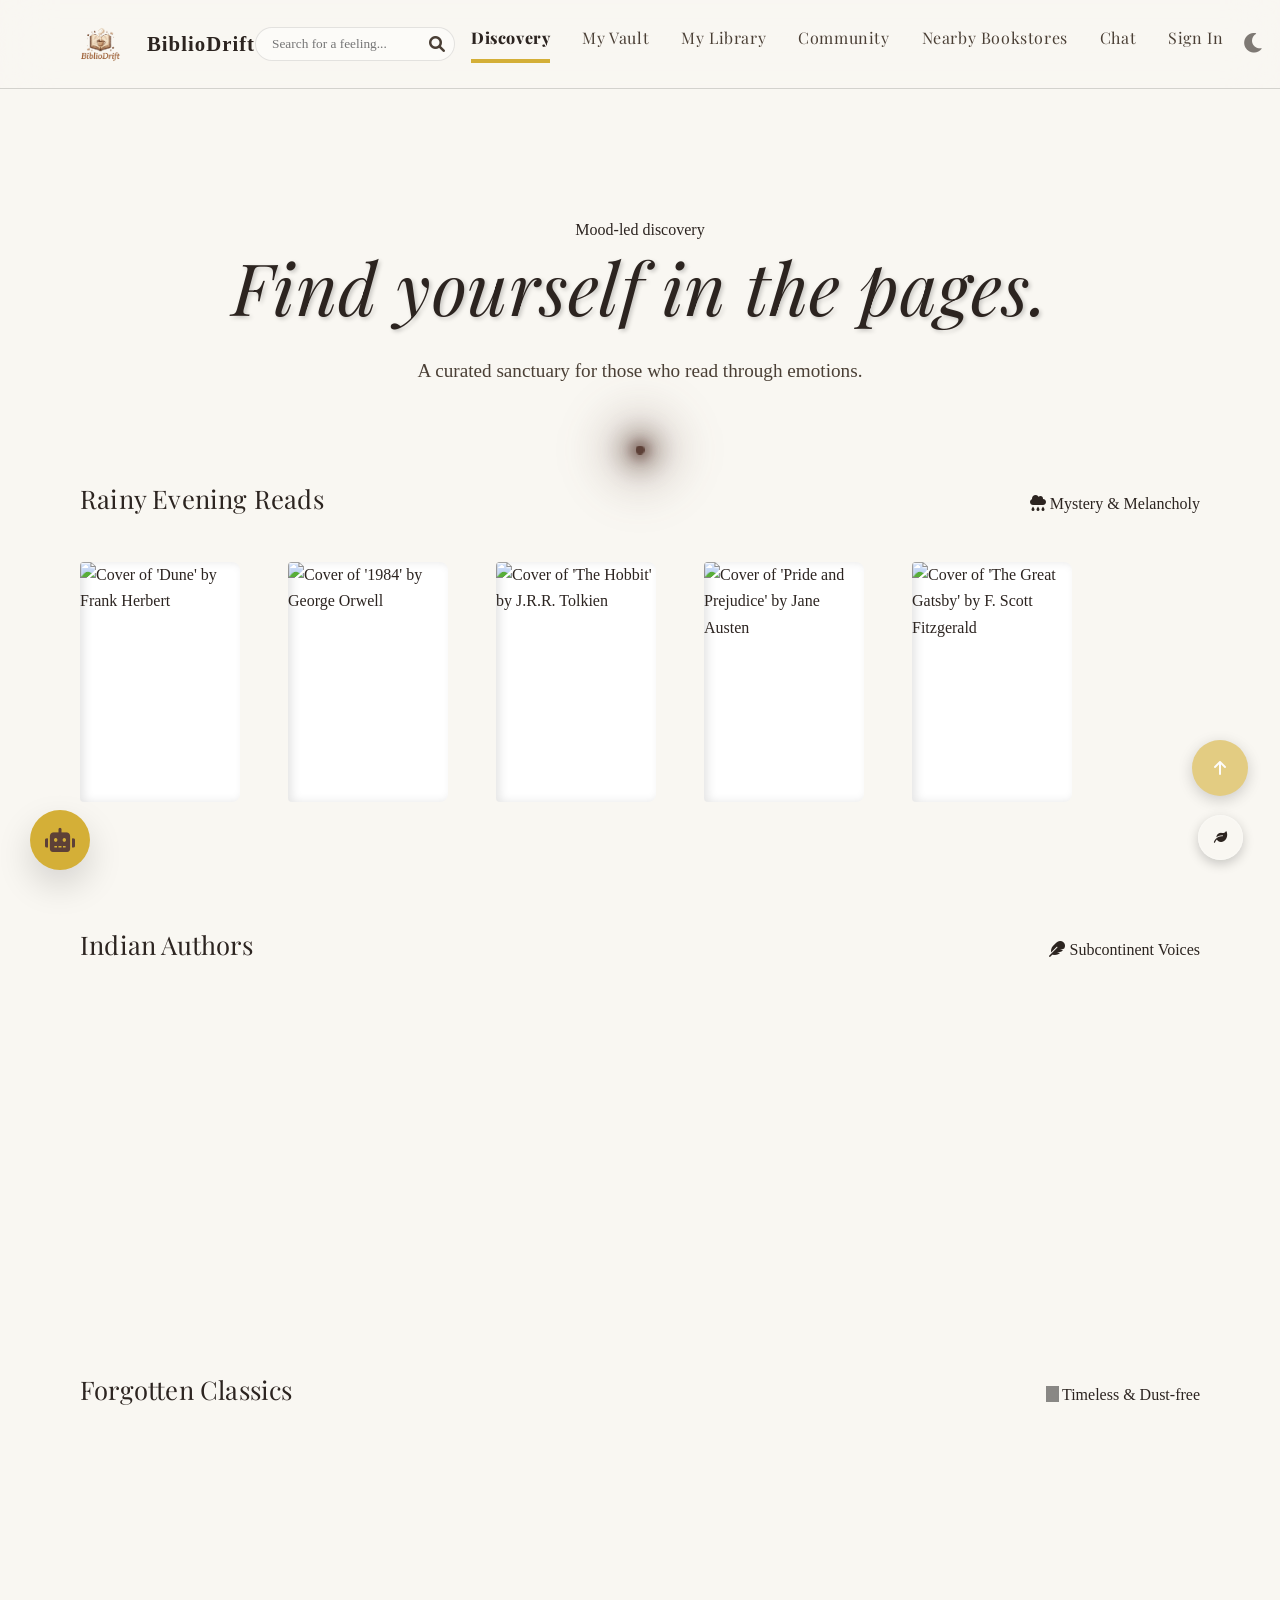
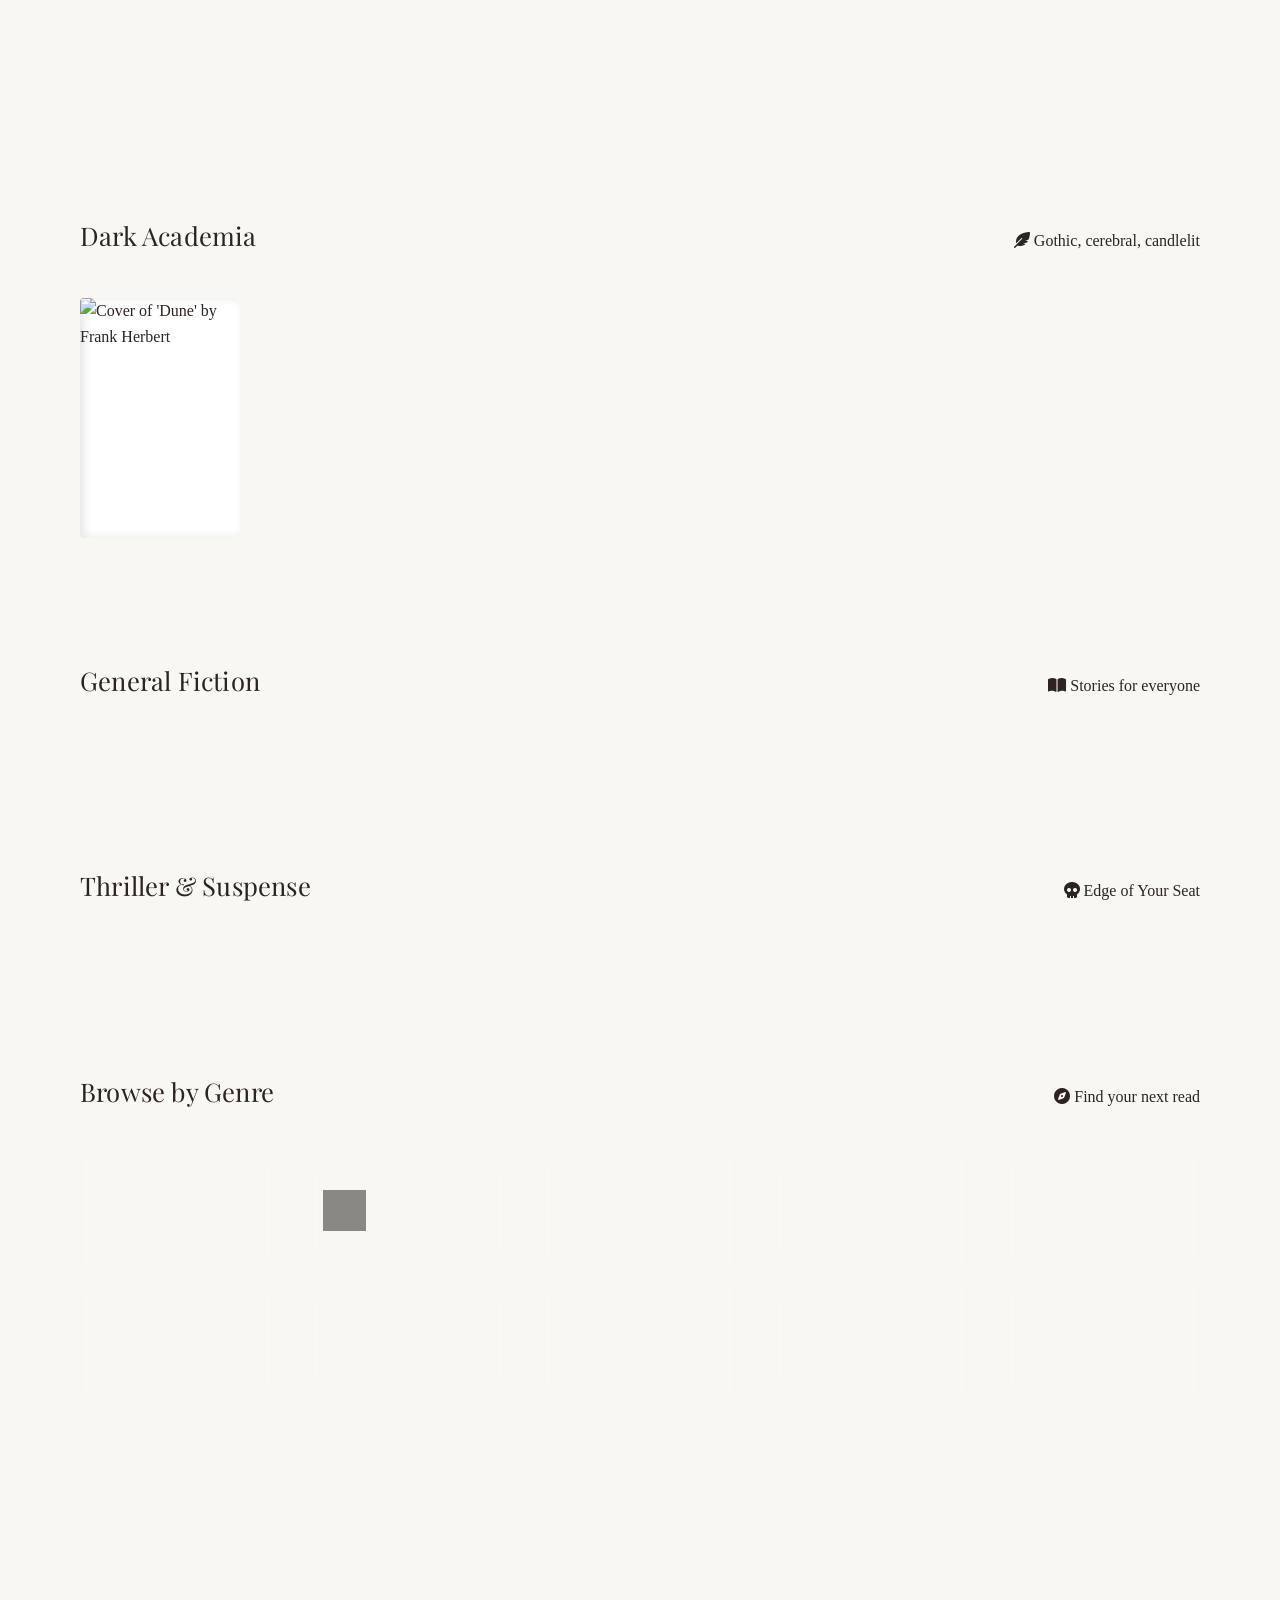
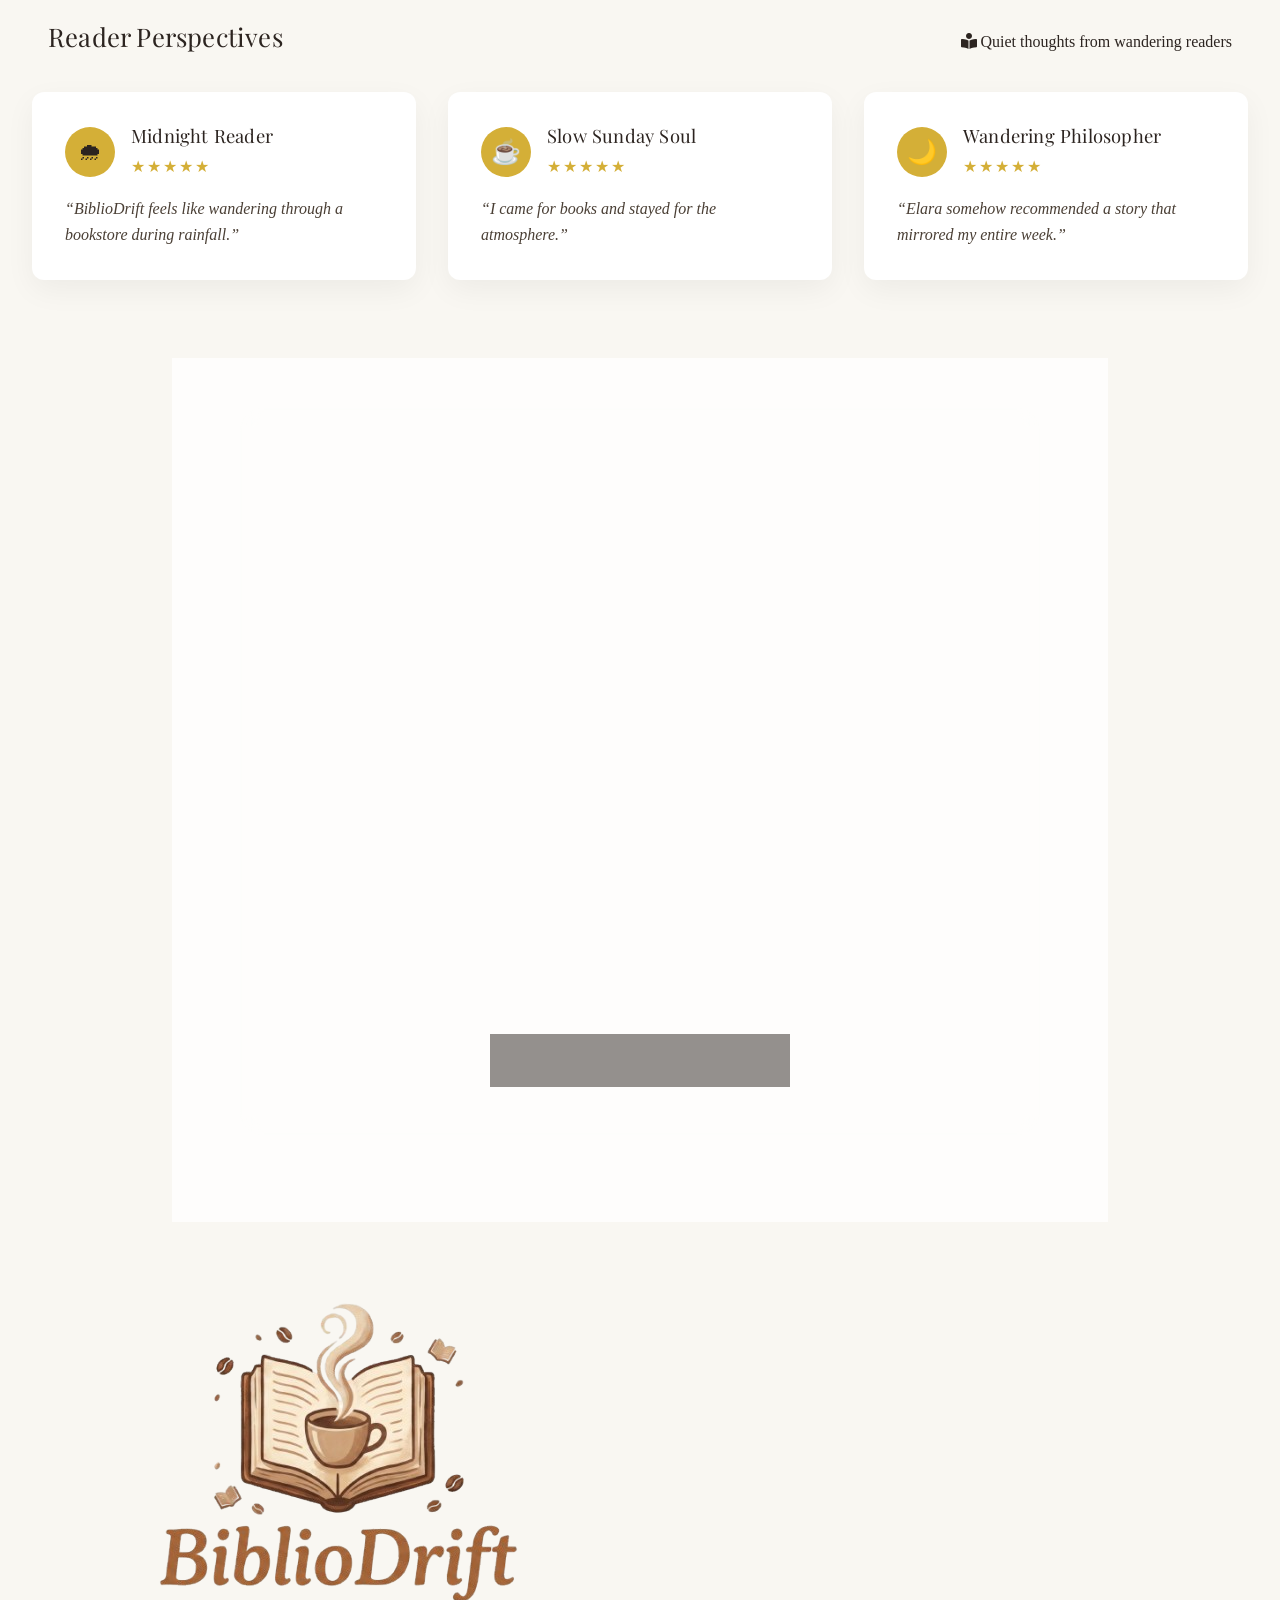
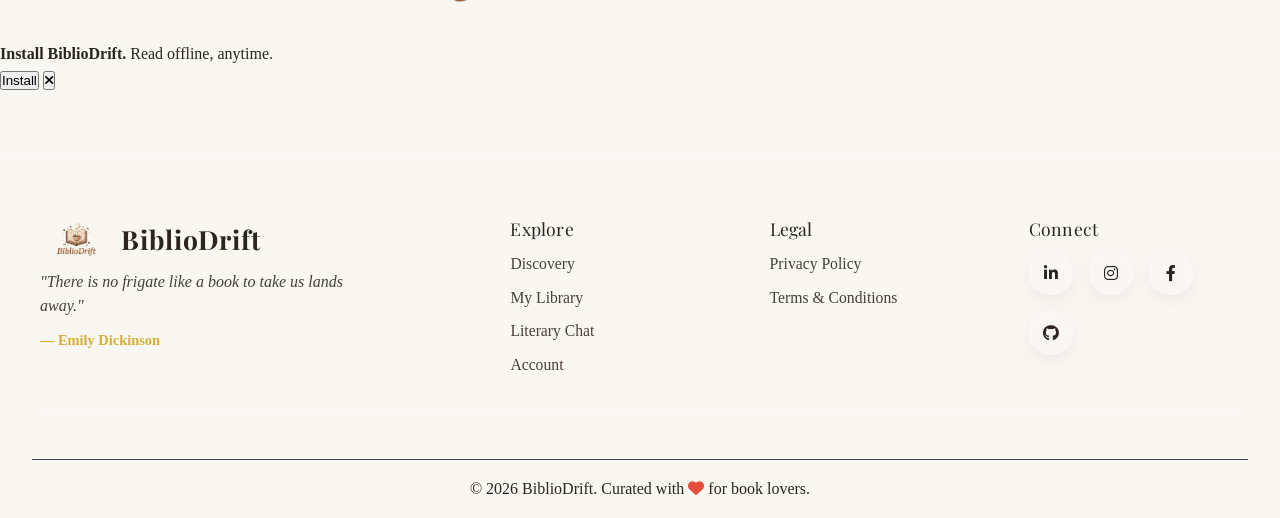
==== commit 65461995: "feat: add scroll-to-top button for improved navigation" ====
--- a/frontend/pages/app.html
+++ b/frontend/pages/app.html
@@ -190,59 +190,7 @@
     </section>
 
     <!-- Curated Sections -->
-    <section class="curated-section">
-      <div class="section-header">
-        <h2>Rainy Evening Reads</h2>
-        <span><i class="fa-solid fa-cloud-rain"></i> Mystery & Melancholy</span>
-      </div>
-      <div class="curated-row" id="row-rainy"></div>
-    </section>
-
-    <section class="curated-section">
-      <div class="section-header">
-        <h2>Indian Authors</h2>
-        <span><i class="fa-solid fa-feather"></i> Subcontinent Voices</span>
-      </div>
-      <div class="curated-row" id="row-indian"></div>
-    </section>
-
-    <section class="curated-section">
-      <div class="section-header">
-        <h2>Forgotten Classics</h2>
-        <span><i class="fa-solid fa-hourglass"></i> Timeless & Dust-free</span>
-      </div>
-      <div class="curated-row" id="row-classics"></div>
-    </section>
-
-    <section class="curated-section">
-      <div class="section-header">
-        <h2>Thriller & Suspense</h2>
-        <span><i class="fa-solid fa-skull"></i> Edge of Your Seat</span>
-      </div>
-    <div class="curated-row" id="row-thriller"></div>
-    </section>
-
-      
-    
-     
-      
-    
-
-    <section class="curated-section">
-      <div class="section-header">
-        <h2>Dark Academia</h2>
-        <span><i class="fa-solid fa-feather-pointed"></i> Gothic, cerebral, candlelit</span>
-      </div>
-      <div class="curated-row" id="row-dark-academia"></div>
-    </section>
-
-    <section class="curated-section">
-      <div class="section-header">
-        <h2>General Fiction</h2>
-        <span><i class="fa-solid fa-book-open"></i> Stories for everyone</span>
-      </div>
-      <div class="curated-row" id="row-fiction"></div>
-    </section>
+    <div id="dynamic-shelves-container"></div>
 
     <!-- Genre Grid Section -->
     <section class="curated-section genre-section">
@@ -470,7 +418,7 @@
   <script src="../js/ambient.js"></script>
 
   <!-- Back to Top Button -->
-  <button id="backToTop" class="btn-icon back-to-top" title="Back to Top"
+  <button id="backToTop" class="btn-icon back-to-top hidden" title="Back to Top"
     onclick="window.scrollTo({top: 0, behavior: 'smooth'});">
     <i class="fa-solid fa-arrow-up"></i>
   </button>
--- a/frontend/css/style.css
+++ b/frontend/css/style.css
@@ -135,6 +135,65 @@
     transition: background-color 0.4s ease, color 0.4s ease, border-color 0.4s ease, box-shadow 0.4s ease;
 }
 
+/* Global typography improvements */
+html, body {
+    font-size: 16px;
+    -webkit-font-smoothing: antialiased;
+    -moz-osx-font-smoothing: grayscale;
+    text-rendering: optimizeLegibility;
+}
+
+/* Base text */
+body, p, li, dd, dt {
+    font-family: "Georgia", serif;
+    font-size: 1rem;
+    line-height: 1.65;
+    color: var(--text-main);
+}
+
+/* Headings */
+h1, h2, h3, h4, h5, h6 {
+    font-family: "Playfair Display", serif;
+    color: var(--text-main);
+    margin: 0 0 0.5rem 0;
+    line-height: 1.15;
+    letter-spacing: 0.2px;
+}
+
+h1 { font-size: clamp(1.6rem, 2.8vw, 2.4rem); }
+h2 { font-size: clamp(1.25rem, 2.2vw, 1.6rem); }
+h3 { font-size: 1.15rem; }
+
+/* Navigation & links */
+.nav-links a {
+    font-family: 'Playfair Display', 'Georgia', serif;
+    font-size: 1rem;
+    letter-spacing: 0.6px;
+    color: var(--text-main);
+    text-decoration: none;
+}
+
+a {
+    color: var(--nav-active-color);
+    text-decoration: none;
+}
+
+a:hover {
+    text-decoration: underline;
+}
+
+/* Muted text */
+.muted, .text-muted, small, .profile-email {
+    color: var(--text-muted);
+    font-size: 0.95rem;
+}
+
+/* Improve readability for content blocks */
+.profile-card, .profile-section, .reading-heatmap-section, .achievements-section, .recent-activity-section {
+    font-size: 0.98rem;
+}
+
+
 main {
     flex: 1;
 }
@@ -210,6 +269,40 @@
     display: flex;
     align-items: center;
     gap: 2rem;
+}
+
+/* Keep the header nav aligned and prevent overlap with the search input */
+.header-controls {
+    flex-wrap: nowrap;
+    align-items: center;
+    gap: 1rem;
+}
+
+.search-bar {
+    flex: 0 1 320px;
+    min-width: 140px;
+    max-width: 420px;
+}
+
+.search-input {
+    width: 100%;
+    max-width: 320px;
+}
+
+.nav-links {
+    display: flex;
+    flex: 0 0 auto;
+    gap: 1rem 2rem;
+    white-space: nowrap;
+}
+
+@media (max-width: 880px) {
+    .header {
+        padding: 1rem 1.2rem;
+    }
+    .search-bar {
+        max-width: 260px;
+    }
 }
 
 .search-bar {
@@ -268,6 +361,20 @@
     flex-wrap: wrap;
     gap: 1rem 2rem;
     align-items: center;
+}
+
+/* Keep navbar buttons on a single row; allow horizontal scroll on narrow viewports */
+.nav-links {
+    flex-wrap: nowrap;
+    overflow-x: auto;
+    -webkit-overflow-scrolling: touch;
+    scrollbar-width: none; /* Firefox */
+}
+
+.nav-links::-webkit-scrollbar { display: none; }
+
+.nav-links a {
+    flex: 0 0 auto;
 }
 
 .nav-links a {
@@ -505,7 +612,7 @@
     transform: rotateY(180deg);
     background: var(--paper-color);
     /* Paper color */
-    padding: 1.5rem;
+    padding: 1.2rem 0.6rem;
     display: flex;
     flex-direction: column;
     justify-content: space-between;
@@ -634,10 +741,13 @@
 }
 
 .book__face--back .book-actions {
-    justify-content: space-around;
-    padding: 0 10px;
+    display: flex;
+    justify-content: center;
+    gap: 6px;
+    padding: 8px 4px;
     width: 100%;
-    margin-bottom: -6px;
+    margin-top: auto;
+    margin-bottom: 2px;
 }
 
 .book-actions {
@@ -661,6 +771,66 @@
 .btn-icon:hover {
     opacity: 1;
     transform: scale(1.08);
+}
+
+/* Elegant, high-visibility tactile action buttons on flipped cards */
+.book__face--back .book-actions .btn-icon {
+    width: 28px !important;
+    height: 28px !important;
+    border-radius: 50% !important;
+    background: #ffffff !important;
+    border: 1.5px solid #5d4037 !important;
+    color: #5d4037 !important;
+    opacity: 1 !important;
+    box-shadow: 0 2px 4px rgba(93, 64, 55, 0.12) !important;
+    transition: all 0.2s cubic-bezier(0.4, 0, 0.2, 1) !important;
+    display: inline-flex !important;
+    align-items: center !important;
+    justify-content: center !important;
+    padding: 0 !important;
+    margin: 0 !important;
+    flex-shrink: 0 !important;
+    box-sizing: border-box !important;
+}
+
+.book__face--back .book-actions .btn-icon i {
+    font-size: 11px !important;
+    width: auto !important;
+    height: auto !important;
+    display: inline-flex !important;
+    align-items: center !important;
+    justify-content: center !important;
+}
+
+.book__face--back .book-actions .btn-icon:hover {
+    opacity: 1 !important;
+    background: #3e2723 !important;
+    color: #fffdf9 !important;
+    border-color: #3e2723 !important;
+    transform: translateY(-2px) scale(1.08) !important;
+    box-shadow: 0 3px 8px rgba(62, 39, 35, 0.25) !important;
+}
+
+/* Mood magic button custom contrast */
+.book__face--back .book-actions .btn-icon.mood-btn {
+    color: #b58d12 !important;
+    border-color: #e5c158 !important;
+    background: #fffef2 !important;
+}
+
+.book__face--back .book-actions .btn-icon.mood-btn:hover {
+    background: #b58d12 !important;
+    color: #fffdf9 !important;
+    border-color: #b58d12 !important;
+}
+
+/* Add to library button when checked */
+.book__face--back .book-actions .btn-icon .fa-check {
+    color: #2e7d32 !important;
+}
+
+.book__face--back .book-actions .btn-icon:hover .fa-check {
+    color: #fffdf9 !important;
 }
 
 /* --- Virtual Shelves --- */
@@ -3840,10 +4010,12 @@
     background: linear-gradient(135deg, var(--header-bg), var(--bg-color));
     padding: 3rem 2rem;
     border-bottom: 1px solid var(--glass-border);
-    display: flex;
-    flex-direction: column;
-    align-items: center;
-    gap: 2rem;
+    display: grid;
+    grid-template-columns: minmax(0, 1.1fr) minmax(320px, 0.9fr);
+    align-items: stretch;
+    gap: 1.5rem;
+    max-width: 1200px;
+    margin: 0 auto;
 }
 
 .profile-card {
@@ -3855,10 +4027,10 @@
     align-items: center;
     gap: 2rem;
     box-shadow: var(--shadow-soft);
-    max-width: 800px;
     width: 100%;
     position: relative;
     overflow: hidden;
+    min-height: 100%;
 }
 
 .profile-card::before {
@@ -3911,6 +4083,13 @@
     margin-bottom: 0.5rem;
 }
 
+.profile-info {
+    display: flex;
+    flex-direction: column;
+    align-items: flex-start;
+    min-width: 0;
+}
+
 .profile-email {
     color: var(--text-muted);
     font-family: 'Courier New', monospace;
@@ -3929,6 +4108,7 @@
     margin-top: 1.5rem;
     display: flex;
     gap: 1rem;
+    flex-wrap: wrap;
 }
 
 .logout-btn {
@@ -3994,10 +4174,9 @@
 
 .reading-stats-dashboard {
     width: 100%;
-    max-width: 800px;
-    display: flex;
-    flex-direction: column;
+    display: grid;
     gap: 1.5rem;
+    align-content: start;
 }
 
 .progress-breakdown {
@@ -4068,27 +4247,224 @@
 .profile-content {
     max-width: 1200px;
     margin: 0 auto;
-    padding: 3rem 2rem;
+    padding: 2rem 2rem 4rem;
+    display: flex;
+    flex-direction: column;
+    gap: 1.5rem;
+}
+
+.profile-content-grid {
     display: grid;
-    gap: 3rem;
+    grid-template-columns: repeat(12, minmax(0, 1fr));
+    gap: 1.5rem;
+    align-items: start;
+}
+
+.profile-section,
+.reading-heatmap-section,
+.reading-progress-overview,
+.achievements-section,
+.recent-activity-section {
+    background: var(--book-bg);
+    border: 1px solid var(--glass-border);
+    border-radius: 20px;
+    padding: 1.75rem;
+    box-shadow: var(--shadow-soft);
+    position: relative;
+    overflow: hidden;
+}
+
+.reading-heatmap-section {
+    padding: 1.25rem 1.5rem 1.35rem;
+    overflow: visible;
+}
+
+.profile-section::after,
+.reading-heatmap-section::after,
+.reading-progress-overview::after,
+.achievements-section::after,
+.recent-activity-section::after {
+    content: '';
+    position: absolute;
+    inset: auto -20px -20px auto;
+    width: 120px;
+    height: 120px;
+    border-radius: 50%;
+    background: radial-gradient(circle, rgba(212, 175, 55, 0.12), rgba(212, 175, 55, 0));
+    pointer-events: none;
+}
+
+.reading-heatmap-section {
+    grid-column: 1 / -1;
+}
+
+.reading-progress-overview {
+    grid-column: span 7;
+}
+
+.achievements-section {
+    grid-column: span 5;
+}
+
+.recent-activity-section {
+    grid-column: 1 / -1;
+}
+
+.profile-section h2,
+.reading-heatmap-section h2,
+.reading-progress-overview h2,
+.achievements-section h2,
+.recent-activity-section h2 {
+    margin: 0 0 1rem;
+    color: var(--text-main);
+    font-size: 1.35rem;
+    display: flex;
+    align-items: center;
+    gap: 0.6rem;
+    font-family: "Playfair Display", serif;
+}
+
+.profile-section h2 i,
+.reading-heatmap-section h2 i,
+.reading-progress-overview h2 i,
+.achievements-section h2 i,
+.recent-activity-section h2 i {
+    color: var(--accent-gold);
+}
+
+.progress-overview-grid,
+.achievements-grid,
+.activity-feed {
+    display: grid;
+    gap: 1rem;
+}
+
+.profile-stat-box,
+.achievement-card,
+.activity-feed,
+.reading-heatmap-section,
+.reading-progress-overview,
+.achievements-section,
+.recent-activity-section {
+    transition: transform 0.3s ease, box-shadow 0.3s ease, border-color 0.3s ease;
+}
+
+.profile-section:hover,
+.reading-heatmap-section:hover,
+.reading-progress-overview:hover,
+.achievements-section:hover,
+.recent-activity-section:hover {
+    transform: translateY(-2px);
+    border-color: rgba(212, 175, 55, 0.35);
 }
 
 .achievements-grid {
     display: grid;
-    grid-template-columns: repeat(auto-fill, minmax(200px, 1fr));
-    gap: 1.5rem;
-    margin-top: 1.5rem;
+    grid-template-columns: repeat(2, minmax(120px, 1fr));
+    gap: 1rem;
+    align-items: start;
 }
 
 .achievement-card {
     background: var(--input-bg);
-    border-radius: 12px;
-    padding: 1.5rem;
+    border-radius: 10px;
+    padding: 1rem;
     text-align: center;
-    border: 2px solid transparent;
+    border: 1px solid transparent;
+    opacity: 0.95;
+    filter: none;
+    transition: transform 0.25s ease, box-shadow 0.25s ease;
+}
+
+.achievement-card.locked {
     opacity: 0.6;
     filter: grayscale(100%);
-    transition: all 0.3s;
+}
+
+.achievements-grid .achievement-card i {
+    display: block;
+    font-size: 1.6rem;
+    margin-bottom: 0.6rem;
+    color: var(--text-muted);
+}
+
+/* Achievement icon improvements */
+.achievements-grid .achievement-card i {
+    display: inline-flex;
+    align-items: center;
+    justify-content: center;
+    width: 56px;
+    height: 56px;
+    border-radius: 50%;
+    margin: 0 auto 0.6rem;
+    color: #fff;
+    font-size: 20px;
+    box-shadow: 0 6px 18px rgba(0,0,0,0.08);
+}
+
+.achievement-card.unlocked i {
+    background: linear-gradient(180deg, rgba(93,64,55,0.92), rgba(141,110,99,0.95));
+}
+
+.achievement-card.locked i {
+    background: linear-gradient(180deg, rgba(200,200,200,0.18), rgba(200,200,200,0.08));
+    color: #7d7d7d;
+    box-shadow: none;
+}
+
+.achievement-card h4 {
+    margin: 0.25rem 0 0.15rem;
+    font-size: 1rem;
+}
+
+.achievement-card p {
+    margin: 0;
+    font-size: 0.9rem;
+    color: var(--text-muted);
+}
+
+/* Make icons non-interactive and improve svg sizing */
+.achievements-grid .achievement-card {
+    position: relative;
+    overflow: visible;
+    cursor: default;
+}
+
+.achievements-grid .achievement-card:hover,
+.achievements-grid .achievement-card *:hover {
+    cursor: default !important;
+}
+
+.achievements-grid .achievement-card svg,
+.achievements-grid .achievement-card i {
+    pointer-events: none;
+}
+
+.ach-icon {
+    width: 28px;
+    height: 28px;
+    display: block;
+}
+
+/* Small badge in the corner for color accents */
+.achievement-badge {
+    position: absolute;
+    top: 12px;
+    right: 12px;
+    width: 14px;
+    height: 14px;
+    border-radius: 50%;
+    box-shadow: 0 4px 10px rgba(0,0,0,0.08);
+    border: 2px solid rgba(255,255,255,0.5);
+}
+
+.badge--gold { background: linear-gradient(180deg,#f5c04c,#d99a2a); }
+.badge--teal { background: linear-gradient(180deg,#5bcad4,#2aa6a9); }
+.badge--purple { background: linear-gradient(180deg,#b58ef6,#8b5cf6); }
+.badge--gray { background: linear-gradient(180deg,#cfcfcf,#a8a8a8); }
+
+.achievements-section h2 {
+    margin-bottom: 0.8rem;
 }
 
 .achievement-card.unlocked {
@@ -4110,30 +4486,345 @@
 }
 
 .activity-feed {
-    background: var(--book-bg);
-    border-radius: 15px;
-    padding: 2rem;
-    box-shadow: var(--shadow-soft);
+    min-height: 220px;
+    align-content: start;
+}
+
+:root {
+    --heatmap-cell-size: 11px;
+    --heatmap-cell-gap: 3px;
+    /* Darker heatmap palette using site wood/accent colors */
+    --heatmap-level-0: rgba(93,64,55,0.06);     /* subtle base (day) */
+    --heatmap-level-1: rgba(141,110,99,0.16);   /* light wood tint */
+    --heatmap-level-2: rgba(212,175,55,0.28);   /* accent gold mid */
+    --heatmap-level-3: rgba(141,110,99,0.5);    /* stronger warm wood */
+    --heatmap-level-4: rgba(93,64,55,0.85);     /* deep wood (darkest) */
+    --heatmap-future: rgba(93,64,55,0.04);
+    --heatmap-tooltip-bg: var(--wood-dark);
+    --heatmap-tooltip-border: rgba(255, 255, 255, 0.12);
+    --heatmap-tooltip-text: var(--paper-color);
+}
+
+[data-theme="night"] {
+    /* Night: richer contrasts using accent + wood */
+    --heatmap-level-0: rgba(255,255,255,0.03);
+    --heatmap-level-1: rgba(252,203,78,0.18);
+    --heatmap-level-2: rgba(252,203,78,0.35);
+    --heatmap-level-3: rgba(141,110,99,0.6);
+    --heatmap-level-4: rgba(93,64,55,0.9);
+    --heatmap-future: rgba(255,255,255,0.02);
+    --heatmap-tooltip-bg: var(--surface-elevated);
+    --heatmap-tooltip-border: rgba(255, 255, 255, 0.08);
+    --heatmap-tooltip-text: var(--text-main);
+}
+
+.heatmap-scroll-container {
+    overflow-x: auto;
+    overflow-y: visible;
+    padding: 0.25rem 0 0.5rem;
+    display: flex;
+    justify-content: center;
+}
+
+.heatmap-board {
+    display: grid;
+    grid-template-columns: 24px auto;
+    grid-template-rows: auto auto;
+    column-gap: 0.45rem;
+    row-gap: 0.35rem;
+    width: max-content;
+    align-items: start;
+    flex-shrink: 0;
+    margin: 0 auto;
+}
+
+.heatmap-months {
+    grid-column: 2;
+    grid-row: 1;
+    display: flex;
+    width: calc(52 * (var(--heatmap-cell-size) + var(--heatmap-cell-gap)));
+    height: 1rem;
+    color: var(--text-muted);
+    font-size: 0.68rem;
+    font-weight: 600;
+    letter-spacing: 0.06em;
+    line-height: 1;
+    padding-left: 1px;
+    gap: 0;
+}
+
+.heatmap-month {
+    display: block;
+    white-space: nowrap;
+    flex: 0 0 auto;
+}
+
+/* Prevent month labels from overlapping by truncating long labels
+   and providing a small minimum width to reduce collisions on very narrow spans */
+.heatmap-month {
+    padding: 0 6px 0 4px;
+    overflow: hidden;
+    text-overflow: ellipsis;
+    white-space: nowrap;
+    min-width: 26px;
+    box-sizing: border-box;
+    text-align: left;
+}
+
+.heatmap-weekdays {
+    grid-column: 1;
+    grid-row: 2;
+    display: grid;
+    grid-template-rows: repeat(7, var(--heatmap-cell-size));
+    gap: var(--heatmap-cell-gap);
+    align-content: start;
+    padding-top: 1px;
+}
+
+.heatmap-weekday {
+    height: var(--heatmap-cell-size);
+    display: flex;
+    align-items: center;
+    justify-content: flex-end;
+    color: var(--text-muted);
+    font-size: 0.68rem;
+    font-weight: 600;
+    line-height: 1;
+}
+
+.heatmap-grid {
+    grid-column: 2;
+    grid-row: 2;
+    display: grid;
+    grid-auto-flow: column;
+    grid-template-rows: repeat(7, var(--heatmap-cell-size));
+    grid-auto-columns: var(--heatmap-cell-size);
+    gap: var(--heatmap-cell-gap);
+    width: max-content;
+    justify-content: start;
+    margin: 0;
+}
+
+.heatmap-cell {
+    width: var(--heatmap-cell-size);
+    height: var(--heatmap-cell-size);
+    border-radius: 2px;
+    background: var(--heatmap-level-0);
+    position: relative;
+    overflow: visible;
+    transition: transform 0.16s ease, box-shadow 0.16s ease, background 0.16s ease;
+}
+
+.heatmap-cell.intensity-0 {
+    background: var(--heatmap-level-0);
+}
+
+.heatmap-cell.intensity-1 {
+    background: var(--heatmap-level-1);
+}
+
+.heatmap-cell.intensity-2 {
+    background: var(--heatmap-level-2);
+}
+
+.heatmap-cell.intensity-3 {
+    background: var(--heatmap-level-3);
+}
+
+.heatmap-cell.intensity-4 {
+    background: var(--heatmap-level-4);
+}
+
+.heatmap-cell.heatmap-future {
+    background: var(--heatmap-future);
+    opacity: 0.72;
+}
+
+.heatmap-cell:hover {
+    transform: scale(1.08);
+    box-shadow: 0 0 0 1px rgba(27, 31, 35, 0.18);
+    z-index: 2;
+}
+
+.heatmap-tooltip-layer {
+    position: absolute;
+    min-width: 180px;
+    max-width: 260px;
+    padding: 0.65rem 0.75rem;
+    border-radius: 6px;
+    background: var(--heatmap-tooltip-bg);
+    color: var(--heatmap-tooltip-text);
+    border: 1px solid var(--heatmap-tooltip-border);
+    box-shadow: 0 12px 28px rgba(0, 0, 0, 0.2);
+    font-size: 0.75rem;
+    line-height: 1.4;
+    opacity: 0;
+    visibility: hidden;
+    pointer-events: none;
+    z-index: 5;
+    transition: opacity 0.2s ease, transform 0.2s ease, visibility 0.2s ease;
+}
+
+.heatmap-tooltip-layer.is-visible {
+    opacity: 1;
+    visibility: visible;
+    transform: translateY(0);
+}
+
+.heatmap-tooltip-layer::after {
+    content: '';
+    position: absolute;
+    left: 50%;
+    top: -6px;
+    transform: translateX(-50%);
+    border-left: 6px solid transparent;
+    border-right: 6px solid transparent;
+    border-bottom: 6px solid var(--heatmap-tooltip-bg);
+}
+
+.heatmap-legend {
+    display: flex;
+    align-items: center;
+    justify-content: center;
+    gap: 0.45rem;
+    margin-top: 0.75rem;
+    color: var(--text-muted);
+    font-size: 0.8rem;
+    flex-wrap: wrap;
+}
+
+.heatmap-legend .heatmap-swatch {
+    width: 11px;
+    height: 11px;
+    border-radius: 2px;
+    display: inline-block;
+}
+
+.heatmap-legend .heatmap-swatch.level-1 {
+    background: var(--heatmap-level-1);
+}
+
+.heatmap-legend .heatmap-swatch.level-2 {
+    background: var(--heatmap-level-2);
+}
+
+.heatmap-legend .heatmap-swatch.level-3 {
+    background: var(--heatmap-level-3);
+}
+
+.heatmap-legend .heatmap-swatch.level-4 {
+    background: var(--heatmap-level-4);
+}
+
+.activity-feed .empty-state,
+.progress-overview-grid .empty-state {
+    min-height: 180px;
+    display: grid;
+    place-items: center;
+    text-align: center;
+    color: var(--text-muted);
 }
 
 @media (max-width: 768px) {
+    .profile-header {
+        grid-template-columns: 1fr;
+        padding: 2rem 1rem;
+    }
+
     .profile-card {
         flex-direction: column;
         text-align: center;
-        padding: 2rem 1rem;
+        align-items: center;
+        padding: 2rem 1.25rem;
+    }
+
+    .profile-info {
+        align-items: center;
     }
 
     .profile-actions {
         justify-content: center;
     }
+
+    .profile-content {
+        padding: 1.5rem 1rem 3rem;
+    }
+
+    .reading-heatmap-section {
+        padding: 1rem;
+    }
+
+    .profile-content-grid {
+        grid-template-columns: 1fr;
+    }
+
+    .reading-progress-overview,
+    .achievements-section,
+    .recent-activity-section {
+        grid-column: 1 / -1;
+    }
+
+    .profile-section,
+    .reading-heatmap-section,
+    .reading-progress-overview,
+    .achievements-section,
+    .recent-activity-section {
+        padding: 1.25rem;
+    }
+
+    .profile-stats-container {
+        gap: 1rem;
+    }
+
+    .profile-stat-box {
+        min-width: 100%;
+    }
+
+    .heatmap-grid {
+        grid-template-rows: repeat(7, 9px);
+        grid-auto-columns: 9px;
+        gap: 2px;
+    }
+
+    .heatmap-cell {
+        width: 9px;
+        height: 9px;
+    }
+
+    .heatmap-board {
+        grid-template-columns: 20px auto;
+        column-gap: 0.35rem;
+    }
+
+    .heatmap-months,
+    .heatmap-weekday {
+        font-size: 0.68rem;
+    }
+
+    .heatmap-tooltip {
+        min-width: 160px;
+        max-width: 200px;
+    }
+}
+
+@media (max-width: 1024px) {
+    .profile-header {
+        grid-template-columns: 1fr;
+    }
+
+    .reading-progress-overview,
+    .achievements-section {
+        grid-column: 1 / -1;
+    }
 }
 
 /* ===== ENHANCED FOOTER STYLES ===== */
 .main-footer {
-    background: var(--card-bg);
-    /* Use card-bg for better contrast in dark mode */
-    border-top: 1px solid var(--glass-border);
-    padding: 3rem 2rem 1rem;
+    background:
+        radial-gradient(circle at top left, rgba(212, 175, 55, 0.07), transparent 34%),
+        var(--header-bg);
+    border-top: 1px solid rgba(212, 175, 55, 0.18);
+    padding: 2rem 1.5rem 0.9rem;
     margin-top: 4rem;
     color: var(--text-main);
     font-family: 'Georgia', serif;
@@ -4145,49 +4836,60 @@
     max-width: 1200px;
     margin: 0 auto;
     display: grid;
-    grid-template-columns: 2fr 1fr 1fr 1fr;
-    gap: 3rem;
-    padding-bottom: 2rem;
-    border-bottom: 1px solid var(--glass-border);
+    grid-template-columns: minmax(280px, 1.4fr) repeat(3, minmax(150px, 1fr));
+    gap: 1.25rem;
+    padding-bottom: 1.25rem;
+    border-bottom: 1px solid rgba(212, 175, 55, 0.15);
+    align-items: start;
 }
 
 .footer-brand {
     display: flex;
     flex-direction: column;
-    gap: 1rem;
+    gap: 0.7rem;
+    max-width: 340px;
 }
 
 .footer-brand .logo {
     font-family: 'Playfair Display', serif;
-    font-size: 1.8rem;
+    font-size: 1.65rem;
     font-weight: 700;
     color: var(--text-main);
     text-decoration: none;
     display: flex;
     align-items: center;
     gap: 0.5rem;
+    line-height: 1;
+}
+
+.footer-logo {
+    width: 30px;
+    height: 30px;
+    object-fit: cover;
 }
 
 .footer-tagline {
     font-style: italic;
-    font-size: 1.1rem;
+    font-size: 1rem;
     color: var(--text-muted);
-    line-height: 1.6;
-    max-width: 300px;
+    line-height: 1.5;
+    max-width: 320px;
+    margin: 0;
 }
 
 .footer-subtext {
     font-size: 0.9rem;
     color: var(--accent-gold);
     font-weight: 600;
+    margin: 0;
 }
 
 .footer-nav h3,
 .footer-legal h3,
 .footer-social h3 {
     font-family: 'Playfair Display', serif;
-    font-size: 1.2rem;
-    margin-bottom: 1.5rem;
+    font-size: 1.1rem;
+    margin-bottom: 0.75rem;
     color: var(--text-main);
 }
 
@@ -4198,7 +4900,7 @@
     margin: 0;
     display: flex;
     flex-direction: column;
-    gap: 0.8rem;
+    gap: 0.45rem;
 }
 
 .footer-nav li a,
@@ -4206,7 +4908,7 @@
     text-decoration: none;
     color: var(--text-muted);
     transition: all 0.3s ease;
-    font-size: 1rem;
+    font-size: 0.98rem;
     display: inline-block;
 }
 
@@ -4218,12 +4920,13 @@
 
 .social-icons {
     display: flex;
-    gap: 1rem;
+    gap: 0.6rem;
+    flex-wrap: wrap;
 }
 
 .social-icons a {
-    width: 40px;
-    height: 40px;
+    width: 44px;
+    height: 44px;
     border-radius: 50%;
     background: var(--glass-bg);
     border: 1px solid var(--glass-border);
@@ -4233,6 +4936,7 @@
     color: var(--text-main);
     text-decoration: none;
     transition: all 0.3s ease;
+    box-shadow: 0 6px 18px rgba(0,0,0,0.05);
 }
 
 .social-icons a:hover {
@@ -4244,7 +4948,7 @@
 
 .footer-bottom {
     text-align: center;
-    padding-top: 2rem;
+    padding-top: 0.85rem;
     font-size: 0.9rem;
     color: var(--text-muted);
 }
@@ -4269,16 +4973,21 @@
 @media (max-width: 768px) {
     .footer-container {
         grid-template-columns: 1fr;
-        gap: 2rem;
+        gap: 1rem;
         text-align: center;
     }
 
     .footer-brand {
         align-items: center;
+        max-width: none;
     }
 
     .social-icons {
         justify-content: center;
+    }
+
+    .footer-tagline {
+        max-width: 28rem;
     }
 }
 
@@ -4956,7 +5665,7 @@
     transform: rotateY(180deg) translateZ(calc(var(--book-thick) * 0.5));
     background: var(--paper-color);
     border-radius: 6px 4px 4px 6px;
-    padding: 1.5rem;
+    padding: 1rem;
     display: flex;
     flex-direction: column;
     justify-content: space-between;
@@ -6015,6 +6724,7 @@
     will-change: left, top;
 }
 
+/* Move ambient glow behind content to avoid overlapping cards */
 #sc-glow-outer {
     width: 120px;
     height: 120px;
@@ -6086,6 +6796,10 @@
     transform: translate(-50%, -50%);
     animation: sc-pop 0.8s ease-out forwards;
 }
+
+/* Ensure achievements/cards sit above ambient decorations */
+.achievements-section { z-index: 20; position: relative; }
+.achievements-grid .achievement-card { z-index: 21; }
 
 @keyframes sc-pop {
     0% {
@@ -6845,20 +7559,42 @@
 }
 
 .main-footer {
- 
-  padding: 4rem 2rem 1rem;
+  width: 100%;
+  box-sizing: border-box;
+  margin-top: 4rem;
+  padding: 60px 2rem 1rem;
+  background: var(--card-bg);
+  border-top: 1px solid var(--glass-border);
+  color: var(--text-main);
 }
 
 .footer-container {
+  width: min(1200px, 100%);
+  margin: 0 auto;
   display: grid;
-  grid-template-columns: repeat(auto-fit, minmax(220px, 1fr));
-  gap: 2rem;
+  grid-template-columns: minmax(260px, 2fr) repeat(3, minmax(160px, 1fr));
+  gap: 3rem;
+  align-items: start;
+  padding-bottom: 2rem;
+  border-bottom: 1px solid var(--glass-border);
 }
 
 .footer-container a {
- 
+  min-width: 0;
+  min-height: 0;
   text-decoration: none;
   transition: color 0.3s ease;
+}
+
+.main-footer .footer-nav a,
+.main-footer .footer-legal a {
+  display: inline;
+  line-height: 1.35;
+}
+
+.main-footer .social-icons a {
+  min-width: 40px;
+  min-height: 40px;
 }
 
 
@@ -6873,6 +7609,32 @@
   margin-top: 3rem;
   padding-top: 1rem;
   border-top: 1px solid #374151;
+}
+
+@media (max-width: 900px) {
+  .footer-container {
+    grid-template-columns: repeat(2, minmax(0, 1fr));
+  }
+}
+
+@media (max-width: 768px) {
+  .main-footer {
+    padding: 60px 1.25rem 1rem;
+  }
+
+  .footer-container {
+    grid-template-columns: 1fr;
+    gap: 2rem;
+    text-align: center;
+  }
+
+  .footer-brand {
+    align-items: center;
+  }
+
+  .social-icons {
+    justify-content: center;
+  }
 }
 /* =========================
    Reader Perspectives
@@ -6927,21 +7689,12 @@
   color: var(--text-muted);
 }
 
-/* PR 881 - Centering Fixes for Library Icons */
+/* PR 881 - Centering Fixes for Library Icons - Removed duplicate button size override to prevent squished layout */
 .book__face--back .book-actions .btn-icon i,
 .library-actions-group button i {
     font-size: 16px !important;
     width: 16px;
     height: 16px;
-    display: inline-flex;
-    align-items: center;
-    justify-content: center;
-}
-
-.book__face--back .book-actions .btn-icon {
-    width: 32px;
-    height: 32px;
-    padding: 0;
     display: inline-flex;
     align-items: center;
     justify-content: center;
@@ -7502,107 +8255,16 @@
     }
 }
 
-/* ── PWA Install Banner ─────────────────────────────── */
-#pwa-install-banner {
-  position: fixed;
-  bottom: 1.5rem;
-  left: 1.5rem;
-  z-index: 9999;
-  display: flex;
-  align-items: center;
-  justify-content: space-between;
-  gap: 1rem;
-  background: var(--card-bg, #2c2420);
-  color: var(--text-main, #f9f7f2);
-  border: 1px solid var(--border-color, rgba(255,255,255,0.1));
-  border-radius: 12px;
-  padding: 0.85rem 1.25rem;
-  box-shadow: 0 4px 20px rgba(0,0,0,0.35);
-  font-family: Georgia, serif;
-  max-width: 360px;
-  opacity: 0;
-  transform: translateY(12px);
-  transition: opacity 0.3s ease, transform 0.3s ease;
-  pointer-events: none;
-}
-
-#pwa-install-banner.pwa-banner-visible {
-  opacity: 1;
-  transform: translateY(0);
-  pointer-events: all;
-}
-
-.pwa-banner-content {
-  display: flex;
-  align-items: center;
-  gap: 0.75rem;
-}
-
-.pwa-banner-icon {
-  width: 36px;
-  height: 36px;
-  border-radius: 8px;
-  flex-shrink: 0;
-}
-
-.pwa-banner-text {
-  display: flex;
-  flex-direction: column;
-  gap: 0.15rem;
-  font-size: 0.875rem;
-}
-
-.pwa-banner-text strong {
-  font-size: 0.95rem;
-  color: var(--text-main, #f9f7f2);
-}
-
-.pwa-banner-text span {
-  font-size: 0.8rem;
-  opacity: 0.75;
-}
-
-.pwa-banner-actions {
-  display: flex;
-  align-items: center;
-  gap: 0.5rem;
-  flex-shrink: 0;
-}
-
-.pwa-install-btn {
-  background: var(--text-main);
-  color: var(--bg-color);
-  border: none;
-  border-radius: 30px;        /* match .btn-primary */
-  padding: 0.5rem 1.25rem;    /* smaller than modal btn */
-  font-family: Georgia, serif;
-  font-size: 0.875rem;
-  cursor: pointer;
-  transition: all 0.3s;
-}
-
-.pwa-install-btn:hover {
-  background: var(--accent-gold);
-  color: #fff;
-  transform: translateY(-2px);
-  box-shadow: 0 5px 15px rgba(0,0,0,0.1);
-}
-
-.pwa-dismiss-btn {
-  background: transparent;
-  border: none;
-  color: var(--text-main, #f9f7f2);
-  font-size: 1rem;
-  cursor: pointer;
-  padding: 0.35rem;
-  border-radius: 6px;
-  opacity: 0.6;
-  transition: opacity 0.2s ease;
-  display: flex;
-  align-items: center;
-  justify-content: center;
-}
-
-.pwa-dismiss-btn:hover {
-  opacity: 1;
-}+@media (prefers-reduced-motion: reduce) {
+  html {
+    scroll-behavior: auto !important;
+  }
+
+  *,
+  *::before,
+  *::after {
+    animation: none !important;
+    transition: none !important;
+    scroll-behavior: auto !important;
+  }
+}
